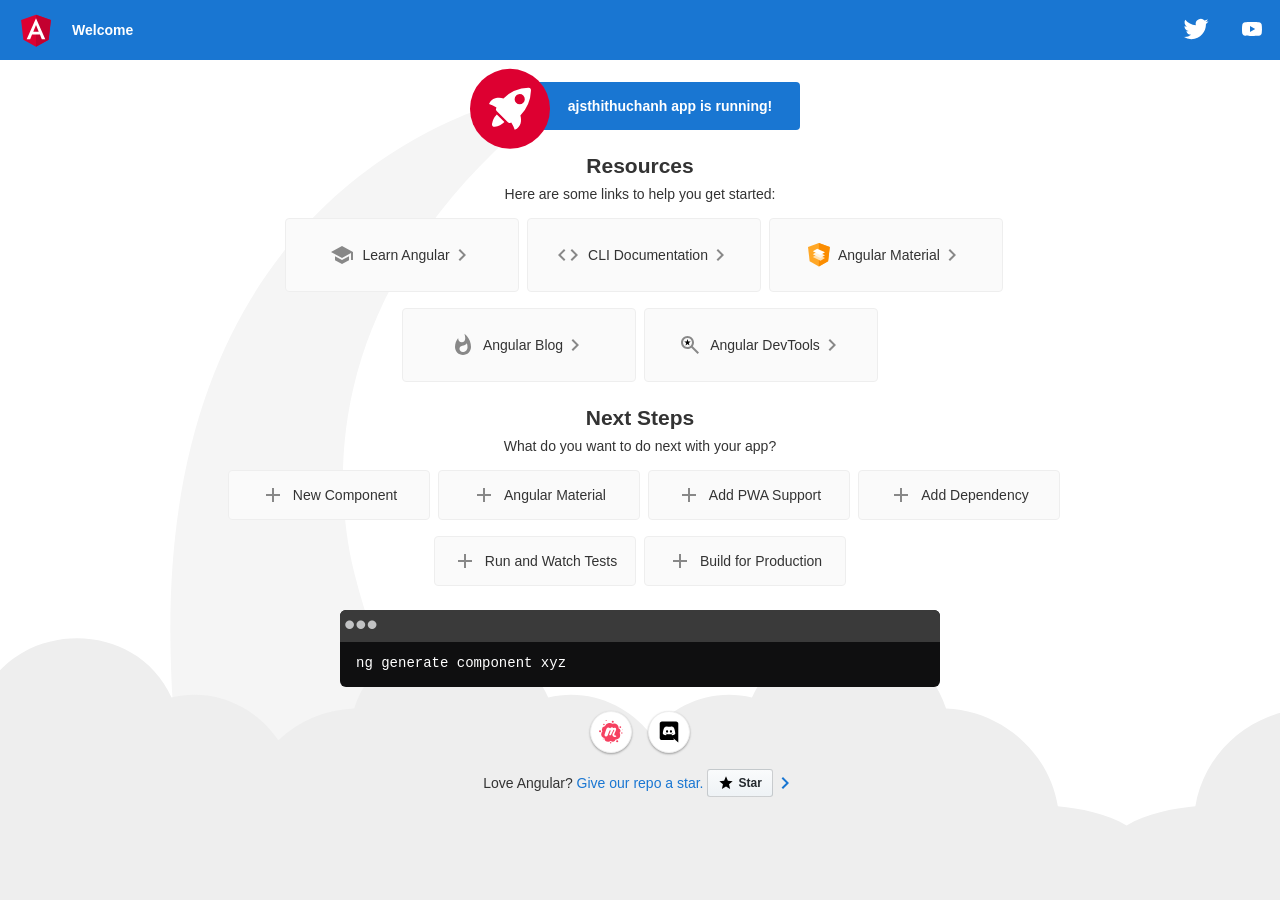
==== index.html @ 3a14c878 "test" ====
<!DOCTYPE html><html lang="en"><head>
  <meta charset="utf-8">
  <title>Ajsthithuchanh</title>
  <base href="/">
  <meta name="viewport" content="width=device-width, initial-scale=1">
  <link rel="icon" type="image/x-icon" href="favicon.ico">
<link rel="stylesheet" href="styles.ef46db3751d8e999.css"></head>
<body>
  <app-root></app-root>
<script src="runtime.9f05344feca76da4.js" type="module"></script><script src="polyfills.5da53985e909bceb.js" type="module"></script><script src="main.9ea2fd346e51b94d.js" type="module"></script>

</body></html>
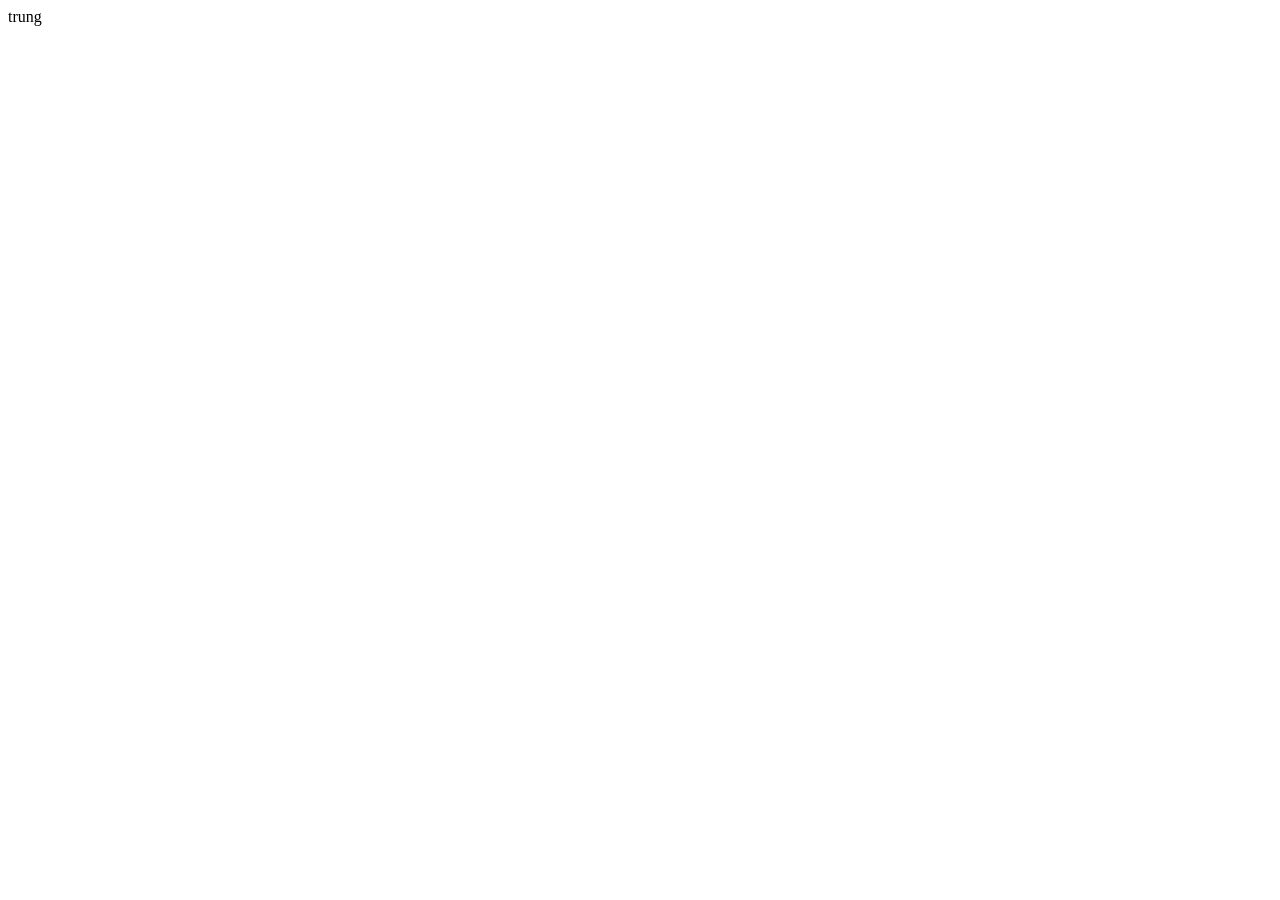
==== commit 24443019: "test" ====
--- a/index.html
+++ b/index.html
@@ -7,6 +7,6 @@
 <link rel="stylesheet" href="styles.ef46db3751d8e999.css"></head>
 <body>
   <app-root></app-root>
-<script src="runtime.9f05344feca76da4.js" type="module"></script><script src="polyfills.5da53985e909bceb.js" type="module"></script><script src="main.9ea2fd346e51b94d.js" type="module"></script>
+<script src="runtime.9f05344feca76da4.js" type="module"></script><script src="polyfills.5da53985e909bceb.js" type="module"></script><script src="main.1bfcca1e2706057e.js" type="module"></script>
 
 </body></html>
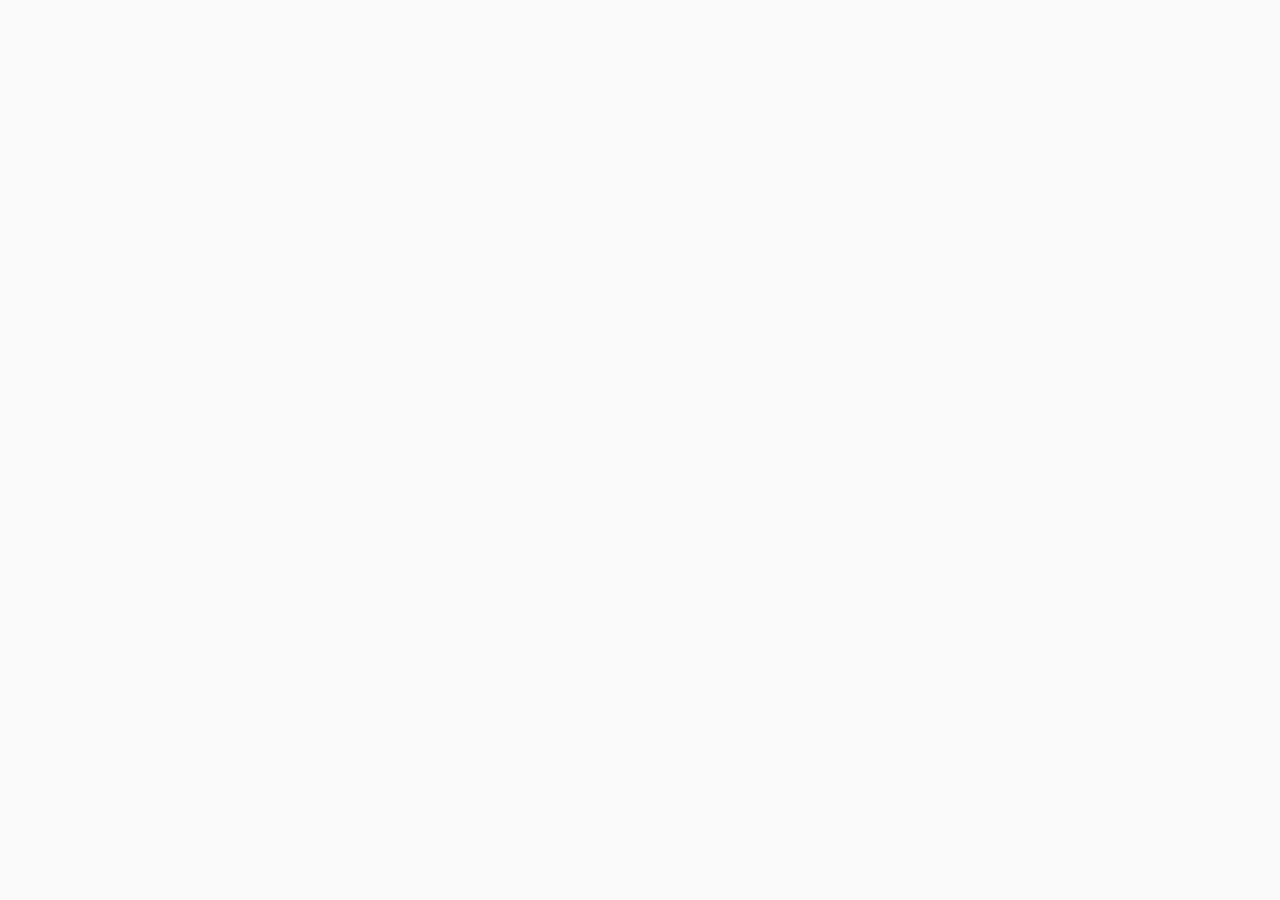
==== commit de144f6f: "test" ====
--- a/index.html
+++ b/index.html
@@ -4,9 +4,9 @@
   <base href="/">
   <meta name="viewport" content="width=device-width, initial-scale=1">
   <link rel="icon" type="image/x-icon" href="favicon.ico">
-<link rel="stylesheet" href="styles.ef46db3751d8e999.css"></head>
+<style>@import"https://fonts.googleapis.com/css2?family=Roboto:wght@300;400;500;700&display=swap";@charset "UTF-8";:root{--bs-blue:#0d6efd;--bs-indigo:#6610f2;--bs-purple:#6f42c1;--bs-pink:#d63384;--bs-red:#dc3545;--bs-orange:#fd7e14;--bs-yellow:#ffc107;--bs-green:#198754;--bs-teal:#20c997;--bs-cyan:#0dcaf0;--bs-black:#000;--bs-white:#fff;--bs-gray:#6c757d;--bs-gray-dark:#343a40;--bs-gray-100:#f8f9fa;--bs-gray-200:#e9ecef;--bs-gray-300:#dee2e6;--bs-gray-400:#ced4da;--bs-gray-500:#adb5bd;--bs-gray-600:#6c757d;--bs-gray-700:#495057;--bs-gray-800:#343a40;--bs-gray-900:#212529;--bs-primary:#0d6efd;--bs-secondary:#6c757d;--bs-success:#198754;--bs-info:#0dcaf0;--bs-warning:#ffc107;--bs-danger:#dc3545;--bs-light:#f8f9fa;--bs-dark:#212529;--bs-primary-rgb:13, 110, 253;--bs-secondary-rgb:108, 117, 125;--bs-success-rgb:25, 135, 84;--bs-info-rgb:13, 202, 240;--bs-warning-rgb:255, 193, 7;--bs-danger-rgb:220, 53, 69;--bs-light-rgb:248, 249, 250;--bs-dark-rgb:33, 37, 41;--bs-white-rgb:255, 255, 255;--bs-black-rgb:0, 0, 0;--bs-body-color-rgb:33, 37, 41;--bs-body-bg-rgb:255, 255, 255;--bs-font-sans-serif:system-ui, -apple-system, "Segoe UI", Roboto, "Helvetica Neue", "Noto Sans", "Liberation Sans", Arial, sans-serif, "Apple Color Emoji", "Segoe UI Emoji", "Segoe UI Symbol", "Noto Color Emoji";--bs-font-monospace:SFMono-Regular, Menlo, Monaco, Consolas, "Liberation Mono", "Courier New", monospace;--bs-gradient:linear-gradient(180deg, rgba(255, 255, 255, .15), rgba(255, 255, 255, 0));--bs-body-font-family:var(--bs-font-sans-serif);--bs-body-font-size:1rem;--bs-body-font-weight:400;--bs-body-line-height:1.5;--bs-body-color:#212529;--bs-body-bg:#fff;--bs-border-width:1px;--bs-border-style:solid;--bs-border-color:#dee2e6;--bs-border-color-translucent:rgba(0, 0, 0, .175);--bs-border-radius:.375rem;--bs-border-radius-sm:.25rem;--bs-border-radius-lg:.5rem;--bs-border-radius-xl:1rem;--bs-border-radius-2xl:2rem;--bs-border-radius-pill:50rem;--bs-link-color:#0d6efd;--bs-link-hover-color:#0a58ca;--bs-code-color:#d63384;--bs-highlight-bg:#fff3cd}*,*:before,*:after{box-sizing:border-box}@media (prefers-reduced-motion: no-preference){:root{scroll-behavior:smooth}}body{margin:0;font-family:var(--bs-body-font-family);font-size:var(--bs-body-font-size);font-weight:var(--bs-body-font-weight);line-height:var(--bs-body-line-height);color:var(--bs-body-color);text-align:var(--bs-body-text-align);background-color:var(--bs-body-bg);-webkit-text-size-adjust:100%;-webkit-tap-highlight-color:rgba(0,0,0,0)}*{margin:0;padding:0;box-sizing:border-box}body{background-color:#fafafa;font-size:14px;font-family:Roboto,sans-serif;text-align:left;font-weight:400;line-height:1.35}</style><link rel="stylesheet" href="styles.3a951f23b450c015.css" media="print" onload="this.media='all'"><noscript><link rel="stylesheet" href="styles.3a951f23b450c015.css"></noscript></head>
 <body>
   <app-root></app-root>
-<script src="runtime.9f05344feca76da4.js" type="module"></script><script src="polyfills.5da53985e909bceb.js" type="module"></script><script src="main.1bfcca1e2706057e.js" type="module"></script>
+<script src="runtime.9f05344feca76da4.js" type="module"></script><script src="polyfills.5da53985e909bceb.js" type="module"></script><script src="main.1350363a12473a47.js" type="module"></script>
 
 </body></html>
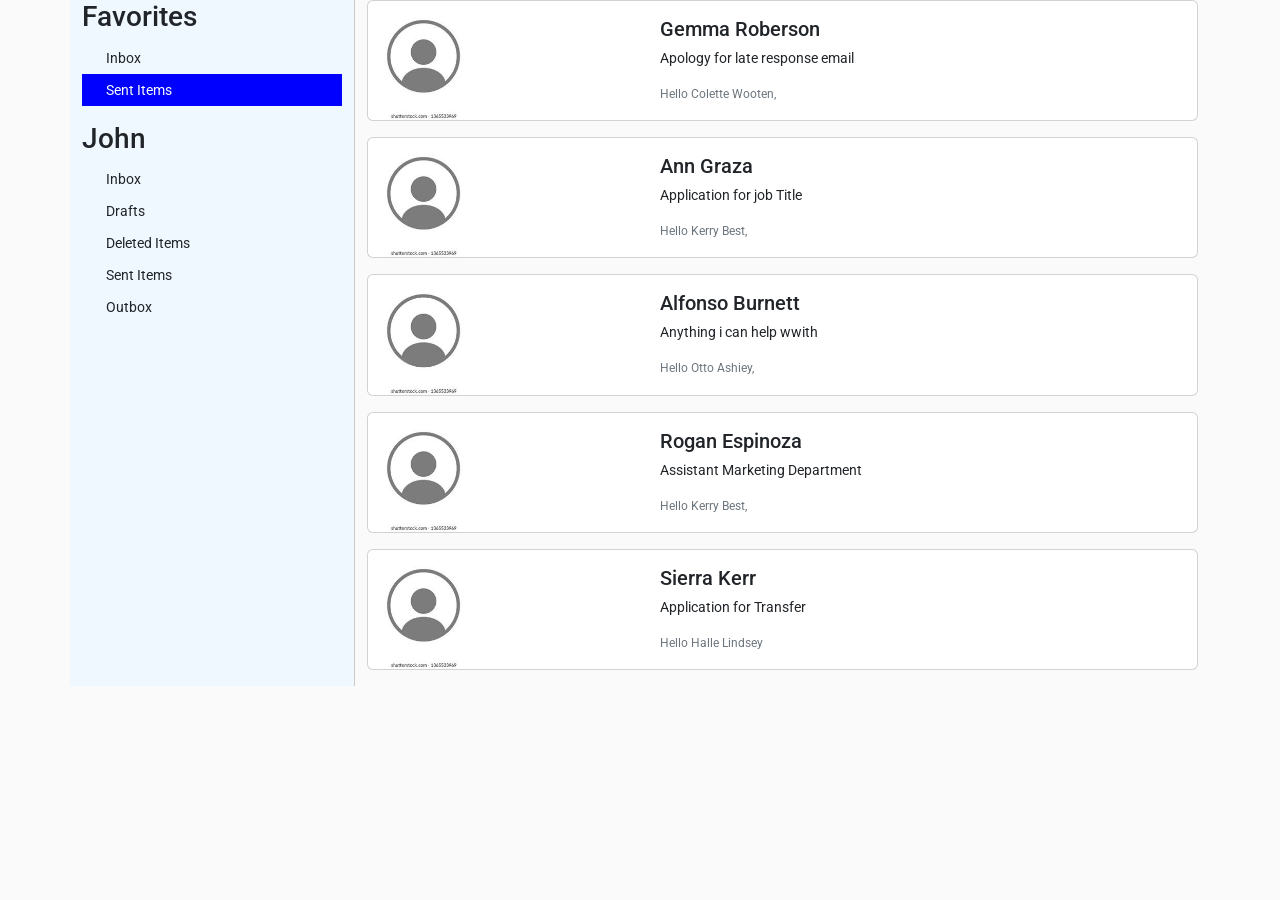
==== commit 4d2958c4: "test" ====
--- a/index.html
+++ b/index.html
@@ -7,6 +7,6 @@
 <style>@import"https://fonts.googleapis.com/css2?family=Roboto:wght@300;400;500;700&display=swap";@charset "UTF-8";:root{--bs-blue:#0d6efd;--bs-indigo:#6610f2;--bs-purple:#6f42c1;--bs-pink:#d63384;--bs-red:#dc3545;--bs-orange:#fd7e14;--bs-yellow:#ffc107;--bs-green:#198754;--bs-teal:#20c997;--bs-cyan:#0dcaf0;--bs-black:#000;--bs-white:#fff;--bs-gray:#6c757d;--bs-gray-dark:#343a40;--bs-gray-100:#f8f9fa;--bs-gray-200:#e9ecef;--bs-gray-300:#dee2e6;--bs-gray-400:#ced4da;--bs-gray-500:#adb5bd;--bs-gray-600:#6c757d;--bs-gray-700:#495057;--bs-gray-800:#343a40;--bs-gray-900:#212529;--bs-primary:#0d6efd;--bs-secondary:#6c757d;--bs-success:#198754;--bs-info:#0dcaf0;--bs-warning:#ffc107;--bs-danger:#dc3545;--bs-light:#f8f9fa;--bs-dark:#212529;--bs-primary-rgb:13, 110, 253;--bs-secondary-rgb:108, 117, 125;--bs-success-rgb:25, 135, 84;--bs-info-rgb:13, 202, 240;--bs-warning-rgb:255, 193, 7;--bs-danger-rgb:220, 53, 69;--bs-light-rgb:248, 249, 250;--bs-dark-rgb:33, 37, 41;--bs-white-rgb:255, 255, 255;--bs-black-rgb:0, 0, 0;--bs-body-color-rgb:33, 37, 41;--bs-body-bg-rgb:255, 255, 255;--bs-font-sans-serif:system-ui, -apple-system, "Segoe UI", Roboto, "Helvetica Neue", "Noto Sans", "Liberation Sans", Arial, sans-serif, "Apple Color Emoji", "Segoe UI Emoji", "Segoe UI Symbol", "Noto Color Emoji";--bs-font-monospace:SFMono-Regular, Menlo, Monaco, Consolas, "Liberation Mono", "Courier New", monospace;--bs-gradient:linear-gradient(180deg, rgba(255, 255, 255, .15), rgba(255, 255, 255, 0));--bs-body-font-family:var(--bs-font-sans-serif);--bs-body-font-size:1rem;--bs-body-font-weight:400;--bs-body-line-height:1.5;--bs-body-color:#212529;--bs-body-bg:#fff;--bs-border-width:1px;--bs-border-style:solid;--bs-border-color:#dee2e6;--bs-border-color-translucent:rgba(0, 0, 0, .175);--bs-border-radius:.375rem;--bs-border-radius-sm:.25rem;--bs-border-radius-lg:.5rem;--bs-border-radius-xl:1rem;--bs-border-radius-2xl:2rem;--bs-border-radius-pill:50rem;--bs-link-color:#0d6efd;--bs-link-hover-color:#0a58ca;--bs-code-color:#d63384;--bs-highlight-bg:#fff3cd}*,*:before,*:after{box-sizing:border-box}@media (prefers-reduced-motion: no-preference){:root{scroll-behavior:smooth}}body{margin:0;font-family:var(--bs-body-font-family);font-size:var(--bs-body-font-size);font-weight:var(--bs-body-font-weight);line-height:var(--bs-body-line-height);color:var(--bs-body-color);text-align:var(--bs-body-text-align);background-color:var(--bs-body-bg);-webkit-text-size-adjust:100%;-webkit-tap-highlight-color:rgba(0,0,0,0)}*{margin:0;padding:0;box-sizing:border-box}body{background-color:#fafafa;font-size:14px;font-family:Roboto,sans-serif;text-align:left;font-weight:400;line-height:1.35}</style><link rel="stylesheet" href="styles.3a951f23b450c015.css" media="print" onload="this.media='all'"><noscript><link rel="stylesheet" href="styles.3a951f23b450c015.css"></noscript></head>
 <body>
   <app-root></app-root>
-<script src="runtime.9f05344feca76da4.js" type="module"></script><script src="polyfills.5da53985e909bceb.js" type="module"></script><script src="main.1350363a12473a47.js" type="module"></script>
+<script src="runtime.9f05344feca76da4.js" type="module"></script><script src="polyfills.5da53985e909bceb.js" type="module"></script><script src="main.d3e2a96da5f31a0b.js" type="module"></script>
 
 </body></html>
--- a/styles.3a951f23b450c015.css
+++ b/styles.3a951f23b450c015.css
@@ -0,0 +1,6 @@
+@import"https://fonts.googleapis.com/css2?family=Roboto:wght@300;400;500;700&display=swap";@charset "UTF-8";/*!
+ * Bootstrap  v5.2.2 (https://getbootstrap.com/)
+ * Copyright 2011-2022 The Bootstrap Authors
+ * Copyright 2011-2022 Twitter, Inc.
+ * Licensed under MIT (https://github.com/twbs/bootstrap/blob/main/LICENSE)
+ */:root{--bs-blue: #0d6efd;--bs-indigo: #6610f2;--bs-purple: #6f42c1;--bs-pink: #d63384;--bs-red: #dc3545;--bs-orange: #fd7e14;--bs-yellow: #ffc107;--bs-green: #198754;--bs-teal: #20c997;--bs-cyan: #0dcaf0;--bs-black: #000;--bs-white: #fff;--bs-gray: #6c757d;--bs-gray-dark: #343a40;--bs-gray-100: #f8f9fa;--bs-gray-200: #e9ecef;--bs-gray-300: #dee2e6;--bs-gray-400: #ced4da;--bs-gray-500: #adb5bd;--bs-gray-600: #6c757d;--bs-gray-700: #495057;--bs-gray-800: #343a40;--bs-gray-900: #212529;--bs-primary: #0d6efd;--bs-secondary: #6c757d;--bs-success: #198754;--bs-info: #0dcaf0;--bs-warning: #ffc107;--bs-danger: #dc3545;--bs-light: #f8f9fa;--bs-dark: #212529;--bs-primary-rgb: 13, 110, 253;--bs-secondary-rgb: 108, 117, 125;--bs-success-rgb: 25, 135, 84;--bs-info-rgb: 13, 202, 240;--bs-warning-rgb: 255, 193, 7;--bs-danger-rgb: 220, 53, 69;--bs-light-rgb: 248, 249, 250;--bs-dark-rgb: 33, 37, 41;--bs-white-rgb: 255, 255, 255;--bs-black-rgb: 0, 0, 0;--bs-body-color-rgb: 33, 37, 41;--bs-body-bg-rgb: 255, 255, 255;--bs-font-sans-serif: system-ui, -apple-system, "Segoe UI", Roboto, "Helvetica Neue", "Noto Sans", "Liberation Sans", Arial, sans-serif, "Apple Color Emoji", "Segoe UI Emoji", "Segoe UI Symbol", "Noto Color Emoji";--bs-font-monospace: SFMono-Regular, Menlo, Monaco, Consolas, "Liberation Mono", "Courier New", monospace;--bs-gradient: linear-gradient(180deg, rgba(255, 255, 255, .15), rgba(255, 255, 255, 0));--bs-body-font-family: var(--bs-font-sans-serif);--bs-body-font-size: 1rem;--bs-body-font-weight: 400;--bs-body-line-height: 1.5;--bs-body-color: #212529;--bs-body-bg: #fff;--bs-border-width: 1px;--bs-border-style: solid;--bs-border-color: #dee2e6;--bs-border-color-translucent: rgba(0, 0, 0, .175);--bs-border-radius: .375rem;--bs-border-radius-sm: .25rem;--bs-border-radius-lg: .5rem;--bs-border-radius-xl: 1rem;--bs-border-radius-2xl: 2rem;--bs-border-radius-pill: 50rem;--bs-link-color: #0d6efd;--bs-link-hover-color: #0a58ca;--bs-code-color: #d63384;--bs-highlight-bg: #fff3cd}*,*:before,*:after{box-sizing:border-box}@media (prefers-reduced-motion: no-preference){:root{scroll-behavior:smooth}}body{margin:0;font-family:var(--bs-body-font-family);font-size:var(--bs-body-font-size);font-weight:var(--bs-body-font-weight);line-height:var(--bs-body-line-height);color:var(--bs-body-color);text-align:var(--bs-body-text-align);background-color:var(--bs-body-bg);-webkit-text-size-adjust:100%;-webkit-tap-highlight-color:rgba(0,0,0,0)}hr{margin:1rem 0;color:inherit;border:0;border-top:1px solid;opacity:.25}h6,.h6,h5,.h5,h4,.h4,h3,.h3,h2,.h2,h1,.h1{margin-top:0;margin-bottom:.5rem;font-weight:500;line-height:1.2}h1,.h1{font-size:calc(1.375rem + 1.5vw)}@media (min-width: 1200px){h1,.h1{font-size:2.5rem}}h2,.h2{font-size:calc(1.325rem + .9vw)}@media (min-width: 1200px){h2,.h2{font-size:2rem}}h3,.h3{font-size:calc(1.3rem + .6vw)}@media (min-width: 1200px){h3,.h3{font-size:1.75rem}}h4,.h4{font-size:calc(1.275rem + .3vw)}@media (min-width: 1200px){h4,.h4{font-size:1.5rem}}h5,.h5{font-size:1.25rem}h6,.h6{font-size:1rem}p{margin-top:0;margin-bottom:1rem}abbr[title]{-webkit-text-decoration:underline dotted;text-decoration:underline dotted;cursor:help;-webkit-text-decoration-skip-ink:none;text-decoration-skip-ink:none}address{margin-bottom:1rem;font-style:normal;line-height:inherit}ol,ul{padding-left:2rem}ol,ul,dl{margin-top:0;margin-bottom:1rem}ol ol,ul ul,ol ul,ul ol{margin-bottom:0}dt{font-weight:700}dd{margin-bottom:.5rem;margin-left:0}blockquote{margin:0 0 1rem}b,strong{font-weight:bolder}small,.small{font-size:.875em}mark,.mark{padding:.1875em;background-color:var(--bs-highlight-bg)}sub,sup{position:relative;font-size:.75em;line-height:0;vertical-align:baseline}sub{bottom:-.25em}sup{top:-.5em}a{color:var(--bs-link-color);text-decoration:underline}a:hover{color:var(--bs-link-hover-color)}a:not([href]):not([class]),a:not([href]):not([class]):hover{color:inherit;text-decoration:none}pre,code,kbd,samp{font-family:var(--bs-font-monospace);font-size:1em}pre{display:block;margin-top:0;margin-bottom:1rem;overflow:auto;font-size:.875em}pre code{font-size:inherit;color:inherit;word-break:normal}code{font-size:.875em;color:var(--bs-code-color);word-wrap:break-word}a>code{color:inherit}kbd{padding:.1875rem .375rem;font-size:.875em;color:var(--bs-body-bg);background-color:var(--bs-body-color);border-radius:.25rem}kbd kbd{padding:0;font-size:1em}figure{margin:0 0 1rem}img,svg{vertical-align:middle}table{caption-side:bottom;border-collapse:collapse}caption{padding-top:.5rem;padding-bottom:.5rem;color:#6c757d;text-align:left}th{text-align:inherit;text-align:-webkit-match-parent}thead,tbody,tfoot,tr,td,th{border-color:inherit;border-style:solid;border-width:0}label{display:inline-block}button{border-radius:0}button:focus:not(:focus-visible){outline:0}input,button,select,optgroup,textarea{margin:0;font-family:inherit;font-size:inherit;line-height:inherit}button,select{text-transform:none}[role=button]{cursor:pointer}select{word-wrap:normal}select:disabled{opacity:1}[list]:not([type=date]):not([type=datetime-local]):not([type=month]):not([type=week]):not([type=time])::-webkit-calendar-picker-indicator{display:none!important}button,[type=button],[type=reset],[type=submit]{-webkit-appearance:button}button:not(:disabled),[type=button]:not(:disabled),[type=reset]:not(:disabled),[type=submit]:not(:disabled){cursor:pointer}::-moz-focus-inner{padding:0;border-style:none}textarea{resize:vertical}fieldset{min-width:0;padding:0;margin:0;border:0}legend{float:left;width:100%;padding:0;margin-bottom:.5rem;font-size:calc(1.275rem + .3vw);line-height:inherit}@media (min-width: 1200px){legend{font-size:1.5rem}}legend+*{clear:left}::-webkit-datetime-edit-fields-wrapper,::-webkit-datetime-edit-text,::-webkit-datetime-edit-minute,::-webkit-datetime-edit-hour-field,::-webkit-datetime-edit-day-field,::-webkit-datetime-edit-month-field,::-webkit-datetime-edit-year-field{padding:0}::-webkit-inner-spin-button{height:auto}[type=search]{outline-offset:-2px;-webkit-appearance:textfield}::-webkit-search-decoration{-webkit-appearance:none}::-webkit-color-swatch-wrapper{padding:0}::file-selector-button{font:inherit;-webkit-appearance:button}output{display:inline-block}iframe{border:0}summary{display:list-item;cursor:pointer}progress{vertical-align:baseline}[hidden]{display:none!important}.lead{font-size:1.25rem;font-weight:300}.display-1{font-size:calc(1.625rem + 4.5vw);font-weight:300;line-height:1.2}@media (min-width: 1200px){.display-1{font-size:5rem}}.display-2{font-size:calc(1.575rem + 3.9vw);font-weight:300;line-height:1.2}@media (min-width: 1200px){.display-2{font-size:4.5rem}}.display-3{font-size:calc(1.525rem + 3.3vw);font-weight:300;line-height:1.2}@media (min-width: 1200px){.display-3{font-size:4rem}}.display-4{font-size:calc(1.475rem + 2.7vw);font-weight:300;line-height:1.2}@media (min-width: 1200px){.display-4{font-size:3.5rem}}.display-5{font-size:calc(1.425rem + 2.1vw);font-weight:300;line-height:1.2}@media (min-width: 1200px){.display-5{font-size:3rem}}.display-6{font-size:calc(1.375rem + 1.5vw);font-weight:300;line-height:1.2}@media (min-width: 1200px){.display-6{font-size:2.5rem}}.list-unstyled,.list-inline{padding-left:0;list-style:none}.list-inline-item{display:inline-block}.list-inline-item:not(:last-child){margin-right:.5rem}.initialism{font-size:.875em;text-transform:uppercase}.blockquote{margin-bottom:1rem;font-size:1.25rem}.blockquote>:last-child{margin-bottom:0}.blockquote-footer{margin-top:-1rem;margin-bottom:1rem;font-size:.875em;color:#6c757d}.blockquote-footer:before{content:"\2014\a0"}.img-fluid{max-width:100%;height:auto}.img-thumbnail{padding:.25rem;background-color:#fff;border:1px solid var(--bs-border-color);border-radius:.375rem;max-width:100%;height:auto}.figure{display:inline-block}.figure-img{margin-bottom:.5rem;line-height:1}.figure-caption{font-size:.875em;color:#6c757d}.container,.container-fluid,.container-xxl,.container-xl,.container-lg,.container-md,.container-sm{--bs-gutter-x: 1.5rem;--bs-gutter-y: 0;width:100%;padding-right:calc(var(--bs-gutter-x) * .5);padding-left:calc(var(--bs-gutter-x) * .5);margin-right:auto;margin-left:auto}@media (min-width: 576px){.container-sm,.container{max-width:540px}}@media (min-width: 768px){.container-md,.container-sm,.container{max-width:720px}}@media (min-width: 992px){.container-lg,.container-md,.container-sm,.container{max-width:960px}}@media (min-width: 1200px){.container-xl,.container-lg,.container-md,.container-sm,.container{max-width:1140px}}@media (min-width: 1400px){.container-xxl,.container-xl,.container-lg,.container-md,.container-sm,.container{max-width:1320px}}.row{--bs-gutter-x: 1.5rem;--bs-gutter-y: 0;display:flex;flex-wrap:wrap;margin-top:calc(-1 * var(--bs-gutter-y));margin-right:calc(-.5 * var(--bs-gutter-x));margin-left:calc(-.5 * var(--bs-gutter-x))}.row>*{flex-shrink:0;width:100%;max-width:100%;padding-right:calc(var(--bs-gutter-x) * .5);padding-left:calc(var(--bs-gutter-x) * .5);margin-top:var(--bs-gutter-y)}.col{flex:1 0 0%}.row-cols-auto>*{flex:0 0 auto;width:auto}.row-cols-1>*{flex:0 0 auto;width:100%}.row-cols-2>*{flex:0 0 auto;width:50%}.row-cols-3>*{flex:0 0 auto;width:33.3333333333%}.row-cols-4>*{flex:0 0 auto;width:25%}.row-cols-5>*{flex:0 0 auto;width:20%}.row-cols-6>*{flex:0 0 auto;width:16.6666666667%}.col-auto{flex:0 0 auto;width:auto}.col-1{flex:0 0 auto;width:8.33333333%}.col-2{flex:0 0 auto;width:16.66666667%}.col-3{flex:0 0 auto;width:25%}.col-4{flex:0 0 auto;width:33.33333333%}.col-5{flex:0 0 auto;width:41.66666667%}.col-6{flex:0 0 auto;width:50%}.col-7{flex:0 0 auto;width:58.33333333%}.col-8{flex:0 0 auto;width:66.66666667%}.col-9{flex:0 0 auto;width:75%}.col-10{flex:0 0 auto;width:83.33333333%}.col-11{flex:0 0 auto;width:91.66666667%}.col-12{flex:0 0 auto;width:100%}.offset-1{margin-left:8.33333333%}.offset-2{margin-left:16.66666667%}.offset-3{margin-left:25%}.offset-4{margin-left:33.33333333%}.offset-5{margin-left:41.66666667%}.offset-6{margin-left:50%}.offset-7{margin-left:58.33333333%}.offset-8{margin-left:66.66666667%}.offset-9{margin-left:75%}.offset-10{margin-left:83.33333333%}.offset-11{margin-left:91.66666667%}.g-0,.gx-0{--bs-gutter-x: 0}.g-0,.gy-0{--bs-gutter-y: 0}.g-1,.gx-1{--bs-gutter-x: .25rem}.g-1,.gy-1{--bs-gutter-y: .25rem}.g-2,.gx-2{--bs-gutter-x: .5rem}.g-2,.gy-2{--bs-gutter-y: .5rem}.g-3,.gx-3{--bs-gutter-x: 1rem}.g-3,.gy-3{--bs-gutter-y: 1rem}.g-4,.gx-4{--bs-gutter-x: 1.5rem}.g-4,.gy-4{--bs-gutter-y: 1.5rem}.g-5,.gx-5{--bs-gutter-x: 3rem}.g-5,.gy-5{--bs-gutter-y: 3rem}@media (min-width: 576px){.col-sm{flex:1 0 0%}.row-cols-sm-auto>*{flex:0 0 auto;width:auto}.row-cols-sm-1>*{flex:0 0 auto;width:100%}.row-cols-sm-2>*{flex:0 0 auto;width:50%}.row-cols-sm-3>*{flex:0 0 auto;width:33.3333333333%}.row-cols-sm-4>*{flex:0 0 auto;width:25%}.row-cols-sm-5>*{flex:0 0 auto;width:20%}.row-cols-sm-6>*{flex:0 0 auto;width:16.6666666667%}.col-sm-auto{flex:0 0 auto;width:auto}.col-sm-1{flex:0 0 auto;width:8.33333333%}.col-sm-2{flex:0 0 auto;width:16.66666667%}.col-sm-3{flex:0 0 auto;width:25%}.col-sm-4{flex:0 0 auto;width:33.33333333%}.col-sm-5{flex:0 0 auto;width:41.66666667%}.col-sm-6{flex:0 0 auto;width:50%}.col-sm-7{flex:0 0 auto;width:58.33333333%}.col-sm-8{flex:0 0 auto;width:66.66666667%}.col-sm-9{flex:0 0 auto;width:75%}.col-sm-10{flex:0 0 auto;width:83.33333333%}.col-sm-11{flex:0 0 auto;width:91.66666667%}.col-sm-12{flex:0 0 auto;width:100%}.offset-sm-0{margin-left:0}.offset-sm-1{margin-left:8.33333333%}.offset-sm-2{margin-left:16.66666667%}.offset-sm-3{margin-left:25%}.offset-sm-4{margin-left:33.33333333%}.offset-sm-5{margin-left:41.66666667%}.offset-sm-6{margin-left:50%}.offset-sm-7{margin-left:58.33333333%}.offset-sm-8{margin-left:66.66666667%}.offset-sm-9{margin-left:75%}.offset-sm-10{margin-left:83.33333333%}.offset-sm-11{margin-left:91.66666667%}.g-sm-0,.gx-sm-0{--bs-gutter-x: 0}.g-sm-0,.gy-sm-0{--bs-gutter-y: 0}.g-sm-1,.gx-sm-1{--bs-gutter-x: .25rem}.g-sm-1,.gy-sm-1{--bs-gutter-y: .25rem}.g-sm-2,.gx-sm-2{--bs-gutter-x: .5rem}.g-sm-2,.gy-sm-2{--bs-gutter-y: .5rem}.g-sm-3,.gx-sm-3{--bs-gutter-x: 1rem}.g-sm-3,.gy-sm-3{--bs-gutter-y: 1rem}.g-sm-4,.gx-sm-4{--bs-gutter-x: 1.5rem}.g-sm-4,.gy-sm-4{--bs-gutter-y: 1.5rem}.g-sm-5,.gx-sm-5{--bs-gutter-x: 3rem}.g-sm-5,.gy-sm-5{--bs-gutter-y: 3rem}}@media (min-width: 768px){.col-md{flex:1 0 0%}.row-cols-md-auto>*{flex:0 0 auto;width:auto}.row-cols-md-1>*{flex:0 0 auto;width:100%}.row-cols-md-2>*{flex:0 0 auto;width:50%}.row-cols-md-3>*{flex:0 0 auto;width:33.3333333333%}.row-cols-md-4>*{flex:0 0 auto;width:25%}.row-cols-md-5>*{flex:0 0 auto;width:20%}.row-cols-md-6>*{flex:0 0 auto;width:16.6666666667%}.col-md-auto{flex:0 0 auto;width:auto}.col-md-1{flex:0 0 auto;width:8.33333333%}.col-md-2{flex:0 0 auto;width:16.66666667%}.col-md-3{flex:0 0 auto;width:25%}.col-md-4{flex:0 0 auto;width:33.33333333%}.col-md-5{flex:0 0 auto;width:41.66666667%}.col-md-6{flex:0 0 auto;width:50%}.col-md-7{flex:0 0 auto;width:58.33333333%}.col-md-8{flex:0 0 auto;width:66.66666667%}.col-md-9{flex:0 0 auto;width:75%}.col-md-10{flex:0 0 auto;width:83.33333333%}.col-md-11{flex:0 0 auto;width:91.66666667%}.col-md-12{flex:0 0 auto;width:100%}.offset-md-0{margin-left:0}.offset-md-1{margin-left:8.33333333%}.offset-md-2{margin-left:16.66666667%}.offset-md-3{margin-left:25%}.offset-md-4{margin-left:33.33333333%}.offset-md-5{margin-left:41.66666667%}.offset-md-6{margin-left:50%}.offset-md-7{margin-left:58.33333333%}.offset-md-8{margin-left:66.66666667%}.offset-md-9{margin-left:75%}.offset-md-10{margin-left:83.33333333%}.offset-md-11{margin-left:91.66666667%}.g-md-0,.gx-md-0{--bs-gutter-x: 0}.g-md-0,.gy-md-0{--bs-gutter-y: 0}.g-md-1,.gx-md-1{--bs-gutter-x: .25rem}.g-md-1,.gy-md-1{--bs-gutter-y: .25rem}.g-md-2,.gx-md-2{--bs-gutter-x: .5rem}.g-md-2,.gy-md-2{--bs-gutter-y: .5rem}.g-md-3,.gx-md-3{--bs-gutter-x: 1rem}.g-md-3,.gy-md-3{--bs-gutter-y: 1rem}.g-md-4,.gx-md-4{--bs-gutter-x: 1.5rem}.g-md-4,.gy-md-4{--bs-gutter-y: 1.5rem}.g-md-5,.gx-md-5{--bs-gutter-x: 3rem}.g-md-5,.gy-md-5{--bs-gutter-y: 3rem}}@media (min-width: 992px){.col-lg{flex:1 0 0%}.row-cols-lg-auto>*{flex:0 0 auto;width:auto}.row-cols-lg-1>*{flex:0 0 auto;width:100%}.row-cols-lg-2>*{flex:0 0 auto;width:50%}.row-cols-lg-3>*{flex:0 0 auto;width:33.3333333333%}.row-cols-lg-4>*{flex:0 0 auto;width:25%}.row-cols-lg-5>*{flex:0 0 auto;width:20%}.row-cols-lg-6>*{flex:0 0 auto;width:16.6666666667%}.col-lg-auto{flex:0 0 auto;width:auto}.col-lg-1{flex:0 0 auto;width:8.33333333%}.col-lg-2{flex:0 0 auto;width:16.66666667%}.col-lg-3{flex:0 0 auto;width:25%}.col-lg-4{flex:0 0 auto;width:33.33333333%}.col-lg-5{flex:0 0 auto;width:41.66666667%}.col-lg-6{flex:0 0 auto;width:50%}.col-lg-7{flex:0 0 auto;width:58.33333333%}.col-lg-8{flex:0 0 auto;width:66.66666667%}.col-lg-9{flex:0 0 auto;width:75%}.col-lg-10{flex:0 0 auto;width:83.33333333%}.col-lg-11{flex:0 0 auto;width:91.66666667%}.col-lg-12{flex:0 0 auto;width:100%}.offset-lg-0{margin-left:0}.offset-lg-1{margin-left:8.33333333%}.offset-lg-2{margin-left:16.66666667%}.offset-lg-3{margin-left:25%}.offset-lg-4{margin-left:33.33333333%}.offset-lg-5{margin-left:41.66666667%}.offset-lg-6{margin-left:50%}.offset-lg-7{margin-left:58.33333333%}.offset-lg-8{margin-left:66.66666667%}.offset-lg-9{margin-left:75%}.offset-lg-10{margin-left:83.33333333%}.offset-lg-11{margin-left:91.66666667%}.g-lg-0,.gx-lg-0{--bs-gutter-x: 0}.g-lg-0,.gy-lg-0{--bs-gutter-y: 0}.g-lg-1,.gx-lg-1{--bs-gutter-x: .25rem}.g-lg-1,.gy-lg-1{--bs-gutter-y: .25rem}.g-lg-2,.gx-lg-2{--bs-gutter-x: .5rem}.g-lg-2,.gy-lg-2{--bs-gutter-y: .5rem}.g-lg-3,.gx-lg-3{--bs-gutter-x: 1rem}.g-lg-3,.gy-lg-3{--bs-gutter-y: 1rem}.g-lg-4,.gx-lg-4{--bs-gutter-x: 1.5rem}.g-lg-4,.gy-lg-4{--bs-gutter-y: 1.5rem}.g-lg-5,.gx-lg-5{--bs-gutter-x: 3rem}.g-lg-5,.gy-lg-5{--bs-gutter-y: 3rem}}@media (min-width: 1200px){.col-xl{flex:1 0 0%}.row-cols-xl-auto>*{flex:0 0 auto;width:auto}.row-cols-xl-1>*{flex:0 0 auto;width:100%}.row-cols-xl-2>*{flex:0 0 auto;width:50%}.row-cols-xl-3>*{flex:0 0 auto;width:33.3333333333%}.row-cols-xl-4>*{flex:0 0 auto;width:25%}.row-cols-xl-5>*{flex:0 0 auto;width:20%}.row-cols-xl-6>*{flex:0 0 auto;width:16.6666666667%}.col-xl-auto{flex:0 0 auto;width:auto}.col-xl-1{flex:0 0 auto;width:8.33333333%}.col-xl-2{flex:0 0 auto;width:16.66666667%}.col-xl-3{flex:0 0 auto;width:25%}.col-xl-4{flex:0 0 auto;width:33.33333333%}.col-xl-5{flex:0 0 auto;width:41.66666667%}.col-xl-6{flex:0 0 auto;width:50%}.col-xl-7{flex:0 0 auto;width:58.33333333%}.col-xl-8{flex:0 0 auto;width:66.66666667%}.col-xl-9{flex:0 0 auto;width:75%}.col-xl-10{flex:0 0 auto;width:83.33333333%}.col-xl-11{flex:0 0 auto;width:91.66666667%}.col-xl-12{flex:0 0 auto;width:100%}.offset-xl-0{margin-left:0}.offset-xl-1{margin-left:8.33333333%}.offset-xl-2{margin-left:16.66666667%}.offset-xl-3{margin-left:25%}.offset-xl-4{margin-left:33.33333333%}.offset-xl-5{margin-left:41.66666667%}.offset-xl-6{margin-left:50%}.offset-xl-7{margin-left:58.33333333%}.offset-xl-8{margin-left:66.66666667%}.offset-xl-9{margin-left:75%}.offset-xl-10{margin-left:83.33333333%}.offset-xl-11{margin-left:91.66666667%}.g-xl-0,.gx-xl-0{--bs-gutter-x: 0}.g-xl-0,.gy-xl-0{--bs-gutter-y: 0}.g-xl-1,.gx-xl-1{--bs-gutter-x: .25rem}.g-xl-1,.gy-xl-1{--bs-gutter-y: .25rem}.g-xl-2,.gx-xl-2{--bs-gutter-x: .5rem}.g-xl-2,.gy-xl-2{--bs-gutter-y: .5rem}.g-xl-3,.gx-xl-3{--bs-gutter-x: 1rem}.g-xl-3,.gy-xl-3{--bs-gutter-y: 1rem}.g-xl-4,.gx-xl-4{--bs-gutter-x: 1.5rem}.g-xl-4,.gy-xl-4{--bs-gutter-y: 1.5rem}.g-xl-5,.gx-xl-5{--bs-gutter-x: 3rem}.g-xl-5,.gy-xl-5{--bs-gutter-y: 3rem}}@media (min-width: 1400px){.col-xxl{flex:1 0 0%}.row-cols-xxl-auto>*{flex:0 0 auto;width:auto}.row-cols-xxl-1>*{flex:0 0 auto;width:100%}.row-cols-xxl-2>*{flex:0 0 auto;width:50%}.row-cols-xxl-3>*{flex:0 0 auto;width:33.3333333333%}.row-cols-xxl-4>*{flex:0 0 auto;width:25%}.row-cols-xxl-5>*{flex:0 0 auto;width:20%}.row-cols-xxl-6>*{flex:0 0 auto;width:16.6666666667%}.col-xxl-auto{flex:0 0 auto;width:auto}.col-xxl-1{flex:0 0 auto;width:8.33333333%}.col-xxl-2{flex:0 0 auto;width:16.66666667%}.col-xxl-3{flex:0 0 auto;width:25%}.col-xxl-4{flex:0 0 auto;width:33.33333333%}.col-xxl-5{flex:0 0 auto;width:41.66666667%}.col-xxl-6{flex:0 0 auto;width:50%}.col-xxl-7{flex:0 0 auto;width:58.33333333%}.col-xxl-8{flex:0 0 auto;width:66.66666667%}.col-xxl-9{flex:0 0 auto;width:75%}.col-xxl-10{flex:0 0 auto;width:83.33333333%}.col-xxl-11{flex:0 0 auto;width:91.66666667%}.col-xxl-12{flex:0 0 auto;width:100%}.offset-xxl-0{margin-left:0}.offset-xxl-1{margin-left:8.33333333%}.offset-xxl-2{margin-left:16.66666667%}.offset-xxl-3{margin-left:25%}.offset-xxl-4{margin-left:33.33333333%}.offset-xxl-5{margin-left:41.66666667%}.offset-xxl-6{margin-left:50%}.offset-xxl-7{margin-left:58.33333333%}.offset-xxl-8{margin-left:66.66666667%}.offset-xxl-9{margin-left:75%}.offset-xxl-10{margin-left:83.33333333%}.offset-xxl-11{margin-left:91.66666667%}.g-xxl-0,.gx-xxl-0{--bs-gutter-x: 0}.g-xxl-0,.gy-xxl-0{--bs-gutter-y: 0}.g-xxl-1,.gx-xxl-1{--bs-gutter-x: .25rem}.g-xxl-1,.gy-xxl-1{--bs-gutter-y: .25rem}.g-xxl-2,.gx-xxl-2{--bs-gutter-x: .5rem}.g-xxl-2,.gy-xxl-2{--bs-gutter-y: .5rem}.g-xxl-3,.gx-xxl-3{--bs-gutter-x: 1rem}.g-xxl-3,.gy-xxl-3{--bs-gutter-y: 1rem}.g-xxl-4,.gx-xxl-4{--bs-gutter-x: 1.5rem}.g-xxl-4,.gy-xxl-4{--bs-gutter-y: 1.5rem}.g-xxl-5,.gx-xxl-5{--bs-gutter-x: 3rem}.g-xxl-5,.gy-xxl-5{--bs-gutter-y: 3rem}}.table{--bs-table-color: var(--bs-body-color);--bs-table-bg: transparent;--bs-table-border-color: var(--bs-border-color);--bs-table-accent-bg: transparent;--bs-table-striped-color: var(--bs-body-color);--bs-table-striped-bg: rgba(0, 0, 0, .05);--bs-table-active-color: var(--bs-body-color);--bs-table-active-bg: rgba(0, 0, 0, .1);--bs-table-hover-color: var(--bs-body-color);--bs-table-hover-bg: rgba(0, 0, 0, .075);width:100%;margin-bottom:1rem;color:var(--bs-table-color);vertical-align:top;border-color:var(--bs-table-border-color)}.table>:not(caption)>*>*{padding:.5rem;background-color:var(--bs-table-bg);border-bottom-width:1px;box-shadow:inset 0 0 0 9999px var(--bs-table-accent-bg)}.table>tbody{vertical-align:inherit}.table>thead{vertical-align:bottom}.table-group-divider{border-top:2px solid currentcolor}.caption-top{caption-side:top}.table-sm>:not(caption)>*>*{padding:.25rem}.table-bordered>:not(caption)>*{border-width:1px 0}.table-bordered>:not(caption)>*>*{border-width:0 1px}.table-borderless>:not(caption)>*>*{border-bottom-width:0}.table-borderless>:not(:first-child){border-top-width:0}.table-striped>tbody>tr:nth-of-type(odd)>*{--bs-table-accent-bg: var(--bs-table-striped-bg);color:var(--bs-table-striped-color)}.table-striped-columns>:not(caption)>tr>:nth-child(even){--bs-table-accent-bg: var(--bs-table-striped-bg);color:var(--bs-table-striped-color)}.table-active{--bs-table-accent-bg: var(--bs-table-active-bg);color:var(--bs-table-active-color)}.table-hover>tbody>tr:hover>*{--bs-table-accent-bg: var(--bs-table-hover-bg);color:var(--bs-table-hover-color)}.table-primary{--bs-table-color: #000;--bs-table-bg: #cfe2ff;--bs-table-border-color: #bacbe6;--bs-table-striped-bg: #c5d7f2;--bs-table-striped-color: #000;--bs-table-active-bg: #bacbe6;--bs-table-active-color: #000;--bs-table-hover-bg: #bfd1ec;--bs-table-hover-color: #000;color:var(--bs-table-color);border-color:var(--bs-table-border-color)}.table-secondary{--bs-table-color: #000;--bs-table-bg: #e2e3e5;--bs-table-border-color: #cbccce;--bs-table-striped-bg: #d7d8da;--bs-table-striped-color: #000;--bs-table-active-bg: #cbccce;--bs-table-active-color: #000;--bs-table-hover-bg: #d1d2d4;--bs-table-hover-color: #000;color:var(--bs-table-color);border-color:var(--bs-table-border-color)}.table-success{--bs-table-color: #000;--bs-table-bg: #d1e7dd;--bs-table-border-color: #bcd0c7;--bs-table-striped-bg: #c7dbd2;--bs-table-striped-color: #000;--bs-table-active-bg: #bcd0c7;--bs-table-active-color: #000;--bs-table-hover-bg: #c1d6cc;--bs-table-hover-color: #000;color:var(--bs-table-color);border-color:var(--bs-table-border-color)}.table-info{--bs-table-color: #000;--bs-table-bg: #cff4fc;--bs-table-border-color: #badce3;--bs-table-striped-bg: #c5e8ef;--bs-table-striped-color: #000;--bs-table-active-bg: #badce3;--bs-table-active-color: #000;--bs-table-hover-bg: #bfe2e9;--bs-table-hover-color: #000;color:var(--bs-table-color);border-color:var(--bs-table-border-color)}.table-warning{--bs-table-color: #000;--bs-table-bg: #fff3cd;--bs-table-border-color: #e6dbb9;--bs-table-striped-bg: #f2e7c3;--bs-table-striped-color: #000;--bs-table-active-bg: #e6dbb9;--bs-table-active-color: #000;--bs-table-hover-bg: #ece1be;--bs-table-hover-color: #000;color:var(--bs-table-color);border-color:var(--bs-table-border-color)}.table-danger{--bs-table-color: #000;--bs-table-bg: #f8d7da;--bs-table-border-color: #dfc2c4;--bs-table-striped-bg: #eccccf;--bs-table-striped-color: #000;--bs-table-active-bg: #dfc2c4;--bs-table-active-color: #000;--bs-table-hover-bg: #e5c7ca;--bs-table-hover-color: #000;color:var(--bs-table-color);border-color:var(--bs-table-border-color)}.table-light{--bs-table-color: #000;--bs-table-bg: #f8f9fa;--bs-table-border-color: #dfe0e1;--bs-table-striped-bg: #ecedee;--bs-table-striped-color: #000;--bs-table-active-bg: #dfe0e1;--bs-table-active-color: #000;--bs-table-hover-bg: #e5e6e7;--bs-table-hover-color: #000;color:var(--bs-table-color);border-color:var(--bs-table-border-color)}.table-dark{--bs-table-color: #fff;--bs-table-bg: #212529;--bs-table-border-color: #373b3e;--bs-table-striped-bg: #2c3034;--bs-table-striped-color: #fff;--bs-table-active-bg: #373b3e;--bs-table-active-color: #fff;--bs-table-hover-bg: #323539;--bs-table-hover-color: #fff;color:var(--bs-table-color);border-color:var(--bs-table-border-color)}.table-responsive{overflow-x:auto;-webkit-overflow-scrolling:touch}@media (max-width: 575.98px){.table-responsive-sm{overflow-x:auto;-webkit-overflow-scrolling:touch}}@media (max-width: 767.98px){.table-responsive-md{overflow-x:auto;-webkit-overflow-scrolling:touch}}@media (max-width: 991.98px){.table-responsive-lg{overflow-x:auto;-webkit-overflow-scrolling:touch}}@media (max-width: 1199.98px){.table-responsive-xl{overflow-x:auto;-webkit-overflow-scrolling:touch}}@media (max-width: 1399.98px){.table-responsive-xxl{overflow-x:auto;-webkit-overflow-scrolling:touch}}.form-label{margin-bottom:.5rem}.col-form-label{padding-top:calc(.375rem + 1px);padding-bottom:calc(.375rem + 1px);margin-bottom:0;font-size:inherit;line-height:1.5}.col-form-label-lg{padding-top:calc(.5rem + 1px);padding-bottom:calc(.5rem + 1px);font-size:1.25rem}.col-form-label-sm{padding-top:calc(.25rem + 1px);padding-bottom:calc(.25rem + 1px);font-size:.875rem}.form-text{margin-top:.25rem;font-size:.875em;color:#6c757d}.form-control{display:block;width:100%;padding:.375rem .75rem;font-size:1rem;font-weight:400;line-height:1.5;color:#212529;background-color:#fff;background-clip:padding-box;border:1px solid #ced4da;-webkit-appearance:none;appearance:none;border-radius:.375rem;transition:border-color .15s ease-in-out,box-shadow .15s ease-in-out}@media (prefers-reduced-motion: reduce){.form-control{transition:none}}.form-control[type=file]{overflow:hidden}.form-control[type=file]:not(:disabled):not([readonly]){cursor:pointer}.form-control:focus{color:#212529;background-color:#fff;border-color:#86b7fe;outline:0;box-shadow:0 0 0 .25rem #0d6efd40}.form-control::-webkit-date-and-time-value{height:1.5em}.form-control::placeholder{color:#6c757d;opacity:1}.form-control:disabled{background-color:#e9ecef;opacity:1}.form-control::file-selector-button{padding:.375rem .75rem;margin:-.375rem -.75rem;margin-inline-end:.75rem;color:#212529;background-color:#e9ecef;pointer-events:none;border-color:inherit;border-style:solid;border-width:0;border-inline-end-width:1px;border-radius:0;transition:color .15s ease-in-out,background-color .15s ease-in-out,border-color .15s ease-in-out,box-shadow .15s ease-in-out}@media (prefers-reduced-motion: reduce){.form-control::file-selector-button{transition:none}}.form-control:hover:not(:disabled):not([readonly])::file-selector-button{background-color:#dde0e3}.form-control-plaintext{display:block;width:100%;padding:.375rem 0;margin-bottom:0;line-height:1.5;color:#212529;background-color:transparent;border:solid transparent;border-width:1px 0}.form-control-plaintext:focus{outline:0}.form-control-plaintext.form-control-sm,.form-control-plaintext.form-control-lg{padding-right:0;padding-left:0}.form-control-sm{min-height:calc(1.5em + .5rem + 2px);padding:.25rem .5rem;font-size:.875rem;border-radius:.25rem}.form-control-sm::file-selector-button{padding:.25rem .5rem;margin:-.25rem -.5rem;margin-inline-end:.5rem}.form-control-lg{min-height:calc(1.5em + 1rem + 2px);padding:.5rem 1rem;font-size:1.25rem;border-radius:.5rem}.form-control-lg::file-selector-button{padding:.5rem 1rem;margin:-.5rem -1rem;margin-inline-end:1rem}textarea.form-control{min-height:calc(1.5em + .75rem + 2px)}textarea.form-control-sm{min-height:calc(1.5em + .5rem + 2px)}textarea.form-control-lg{min-height:calc(1.5em + 1rem + 2px)}.form-control-color{width:3rem;height:calc(1.5em + .75rem + 2px);padding:.375rem}.form-control-color:not(:disabled):not([readonly]){cursor:pointer}.form-control-color::-moz-color-swatch{border:0!important;border-radius:.375rem}.form-control-color::-webkit-color-swatch{border-radius:.375rem}.form-control-color.form-control-sm{height:calc(1.5em + .5rem + 2px)}.form-control-color.form-control-lg{height:calc(1.5em + 1rem + 2px)}.form-select{display:block;width:100%;padding:.375rem 2.25rem .375rem .75rem;-moz-padding-start:calc(.75rem - 3px);font-size:1rem;font-weight:400;line-height:1.5;color:#212529;background-color:#fff;background-image:url("data:image/svg+xml,%3csvg xmlns='http://www.w3.org/2000/svg' viewBox='0 0 16 16'%3e%3cpath fill='none' stroke='%23343a40' stroke-linecap='round' stroke-linejoin='round' stroke-width='2' d='m2 5 6 6 6-6'/%3e%3c/svg%3e");background-repeat:no-repeat;background-position:right .75rem center;background-size:16px 12px;border:1px solid #ced4da;border-radius:.375rem;transition:border-color .15s ease-in-out,box-shadow .15s ease-in-out;-webkit-appearance:none;appearance:none}@media (prefers-reduced-motion: reduce){.form-select{transition:none}}.form-select:focus{border-color:#86b7fe;outline:0;box-shadow:0 0 0 .25rem #0d6efd40}.form-select[multiple],.form-select[size]:not([size="1"]){padding-right:.75rem;background-image:none}.form-select:disabled{background-color:#e9ecef}.form-select:-moz-focusring{color:transparent;text-shadow:0 0 0 #212529}.form-select-sm{padding-top:.25rem;padding-bottom:.25rem;padding-left:.5rem;font-size:.875rem;border-radius:.25rem}.form-select-lg{padding-top:.5rem;padding-bottom:.5rem;padding-left:1rem;font-size:1.25rem;border-radius:.5rem}.form-check{display:block;min-height:1.5rem;padding-left:1.5em;margin-bottom:.125rem}.form-check .form-check-input{float:left;margin-left:-1.5em}.form-check-reverse{padding-right:1.5em;padding-left:0;text-align:right}.form-check-reverse .form-check-input{float:right;margin-right:-1.5em;margin-left:0}.form-check-input{width:1em;height:1em;margin-top:.25em;vertical-align:top;background-color:#fff;background-repeat:no-repeat;background-position:center;background-size:contain;border:1px solid rgba(0,0,0,.25);-webkit-appearance:none;appearance:none;-webkit-print-color-adjust:exact;print-color-adjust:exact}.form-check-input[type=checkbox]{border-radius:.25em}.form-check-input[type=radio]{border-radius:50%}.form-check-input:active{filter:brightness(90%)}.form-check-input:focus{border-color:#86b7fe;outline:0;box-shadow:0 0 0 .25rem #0d6efd40}.form-check-input:checked{background-color:#0d6efd;border-color:#0d6efd}.form-check-input:checked[type=checkbox]{background-image:url("data:image/svg+xml,%3csvg xmlns='http://www.w3.org/2000/svg' viewBox='0 0 20 20'%3e%3cpath fill='none' stroke='%23fff' stroke-linecap='round' stroke-linejoin='round' stroke-width='3' d='m6 10 3 3 6-6'/%3e%3c/svg%3e")}.form-check-input:checked[type=radio]{background-image:url("data:image/svg+xml,%3csvg xmlns='http://www.w3.org/2000/svg' viewBox='-4 -4 8 8'%3e%3ccircle r='2' fill='%23fff'/%3e%3c/svg%3e")}.form-check-input[type=checkbox]:indeterminate{background-color:#0d6efd;border-color:#0d6efd;background-image:url("data:image/svg+xml,%3csvg xmlns='http://www.w3.org/2000/svg' viewBox='0 0 20 20'%3e%3cpath fill='none' stroke='%23fff' stroke-linecap='round' stroke-linejoin='round' stroke-width='3' d='M6 10h8'/%3e%3c/svg%3e")}.form-check-input:disabled{pointer-events:none;filter:none;opacity:.5}.form-check-input[disabled]~.form-check-label,.form-check-input:disabled~.form-check-label{cursor:default;opacity:.5}.form-switch{padding-left:2.5em}.form-switch .form-check-input{width:2em;margin-left:-2.5em;background-image:url("data:image/svg+xml,%3csvg xmlns='http://www.w3.org/2000/svg' viewBox='-4 -4 8 8'%3e%3ccircle r='3' fill='rgba%280, 0, 0, 0.25%29'/%3e%3c/svg%3e");background-position:left center;border-radius:2em;transition:background-position .15s ease-in-out}@media (prefers-reduced-motion: reduce){.form-switch .form-check-input{transition:none}}.form-switch .form-check-input:focus{background-image:url("data:image/svg+xml,%3csvg xmlns='http://www.w3.org/2000/svg' viewBox='-4 -4 8 8'%3e%3ccircle r='3' fill='%2386b7fe'/%3e%3c/svg%3e")}.form-switch .form-check-input:checked{background-position:right center;background-image:url("data:image/svg+xml,%3csvg xmlns='http://www.w3.org/2000/svg' viewBox='-4 -4 8 8'%3e%3ccircle r='3' fill='%23fff'/%3e%3c/svg%3e")}.form-switch.form-check-reverse{padding-right:2.5em;padding-left:0}.form-switch.form-check-reverse .form-check-input{margin-right:-2.5em;margin-left:0}.form-check-inline{display:inline-block;margin-right:1rem}.btn-check{position:absolute;clip:rect(0,0,0,0);pointer-events:none}.btn-check[disabled]+.btn,.btn-check:disabled+.btn{pointer-events:none;filter:none;opacity:.65}.form-range{width:100%;height:1.5rem;padding:0;background-color:transparent;-webkit-appearance:none;appearance:none}.form-range:focus{outline:0}.form-range:focus::-webkit-slider-thumb{box-shadow:0 0 0 1px #fff,0 0 0 .25rem #0d6efd40}.form-range:focus::-moz-range-thumb{box-shadow:0 0 0 1px #fff,0 0 0 .25rem #0d6efd40}.form-range::-moz-focus-outer{border:0}.form-range::-webkit-slider-thumb{width:1rem;height:1rem;margin-top:-.25rem;background-color:#0d6efd;border:0;border-radius:1rem;-webkit-transition:background-color .15s ease-in-out,border-color .15s ease-in-out,box-shadow .15s ease-in-out;transition:background-color .15s ease-in-out,border-color .15s ease-in-out,box-shadow .15s ease-in-out;-webkit-appearance:none;appearance:none}@media (prefers-reduced-motion: reduce){.form-range::-webkit-slider-thumb{-webkit-transition:none;transition:none}}.form-range::-webkit-slider-thumb:active{background-color:#b6d4fe}.form-range::-webkit-slider-runnable-track{width:100%;height:.5rem;color:transparent;cursor:pointer;background-color:#dee2e6;border-color:transparent;border-radius:1rem}.form-range::-moz-range-thumb{width:1rem;height:1rem;background-color:#0d6efd;border:0;border-radius:1rem;-moz-transition:background-color .15s ease-in-out,border-color .15s ease-in-out,box-shadow .15s ease-in-out;transition:background-color .15s ease-in-out,border-color .15s ease-in-out,box-shadow .15s ease-in-out;appearance:none}@media (prefers-reduced-motion: reduce){.form-range::-moz-range-thumb{-moz-transition:none;transition:none}}.form-range::-moz-range-thumb:active{background-color:#b6d4fe}.form-range::-moz-range-track{width:100%;height:.5rem;color:transparent;cursor:pointer;background-color:#dee2e6;border-color:transparent;border-radius:1rem}.form-range:disabled{pointer-events:none}.form-range:disabled::-webkit-slider-thumb{background-color:#adb5bd}.form-range:disabled::-moz-range-thumb{background-color:#adb5bd}.form-floating{position:relative}.form-floating>.form-control,.form-floating>.form-control-plaintext,.form-floating>.form-select{height:calc(3.5rem + 2px);line-height:1.25}.form-floating>label{position:absolute;top:0;left:0;width:100%;height:100%;padding:1rem .75rem;overflow:hidden;text-align:start;text-overflow:ellipsis;white-space:nowrap;pointer-events:none;border:1px solid transparent;transform-origin:0 0;transition:opacity .1s ease-in-out,transform .1s ease-in-out}@media (prefers-reduced-motion: reduce){.form-floating>label{transition:none}}.form-floating>.form-control,.form-floating>.form-control-plaintext{padding:1rem .75rem}.form-floating>.form-control::placeholder,.form-floating>.form-control-plaintext::placeholder{color:transparent}.form-floating>.form-control:focus,.form-floating>.form-control:not(:placeholder-shown),.form-floating>.form-control-plaintext:focus,.form-floating>.form-control-plaintext:not(:placeholder-shown){padding-top:1.625rem;padding-bottom:.625rem}.form-floating>.form-control:-webkit-autofill,.form-floating>.form-control-plaintext:-webkit-autofill{padding-top:1.625rem;padding-bottom:.625rem}.form-floating>.form-select{padding-top:1.625rem;padding-bottom:.625rem}.form-floating>.form-control:focus~label,.form-floating>.form-control:not(:placeholder-shown)~label,.form-floating>.form-control-plaintext~label,.form-floating>.form-select~label{opacity:.65;transform:scale(.85) translateY(-.5rem) translate(.15rem)}.form-floating>.form-control:-webkit-autofill~label{opacity:.65;transform:scale(.85) translateY(-.5rem) translate(.15rem)}.form-floating>.form-control-plaintext~label{border-width:1px 0}.input-group{position:relative;display:flex;flex-wrap:wrap;align-items:stretch;width:100%}.input-group>.form-control,.input-group>.form-select,.input-group>.form-floating{position:relative;flex:1 1 auto;width:1%;min-width:0}.input-group>.form-control:focus,.input-group>.form-select:focus,.input-group>.form-floating:focus-within{z-index:5}.input-group .btn{position:relative;z-index:2}.input-group .btn:focus{z-index:5}.input-group-text{display:flex;align-items:center;padding:.375rem .75rem;font-size:1rem;font-weight:400;line-height:1.5;color:#212529;text-align:center;white-space:nowrap;background-color:#e9ecef;border:1px solid #ced4da;border-radius:.375rem}.input-group-lg>.form-control,.input-group-lg>.form-select,.input-group-lg>.input-group-text,.input-group-lg>.btn{padding:.5rem 1rem;font-size:1.25rem;border-radius:.5rem}.input-group-sm>.form-control,.input-group-sm>.form-select,.input-group-sm>.input-group-text,.input-group-sm>.btn{padding:.25rem .5rem;font-size:.875rem;border-radius:.25rem}.input-group-lg>.form-select,.input-group-sm>.form-select{padding-right:3rem}.input-group:not(.has-validation)>:not(:last-child):not(.dropdown-toggle):not(.dropdown-menu):not(.form-floating),.input-group:not(.has-validation)>.dropdown-toggle:nth-last-child(n+3),.input-group:not(.has-validation)>.form-floating:not(:last-child)>.form-control,.input-group:not(.has-validation)>.form-floating:not(:last-child)>.form-select{border-top-right-radius:0;border-bottom-right-radius:0}.input-group.has-validation>:nth-last-child(n+3):not(.dropdown-toggle):not(.dropdown-menu):not(.form-floating),.input-group.has-validation>.dropdown-toggle:nth-last-child(n+4),.input-group.has-validation>.form-floating:nth-last-child(n+3)>.form-control,.input-group.has-validation>.form-floating:nth-last-child(n+3)>.form-select{border-top-right-radius:0;border-bottom-right-radius:0}.input-group>:not(:first-child):not(.dropdown-menu):not(.valid-tooltip):not(.valid-feedback):not(.invalid-tooltip):not(.invalid-feedback){margin-left:-1px;border-top-left-radius:0;border-bottom-left-radius:0}.input-group>.form-floating:not(:first-child)>.form-control,.input-group>.form-floating:not(:first-child)>.form-select{border-top-left-radius:0;border-bottom-left-radius:0}.valid-feedback{display:none;width:100%;margin-top:.25rem;font-size:.875em;color:#198754}.valid-tooltip{position:absolute;top:100%;z-index:5;display:none;max-width:100%;padding:.25rem .5rem;margin-top:.1rem;font-size:.875rem;color:#fff;background-color:#198754e6;border-radius:.375rem}.was-validated :valid~.valid-feedback,.was-validated :valid~.valid-tooltip,.is-valid~.valid-feedback,.is-valid~.valid-tooltip{display:block}.was-validated .form-control:valid,.form-control.is-valid{border-color:#198754;padding-right:calc(1.5em + .75rem);background-image:url("data:image/svg+xml,%3csvg xmlns='http://www.w3.org/2000/svg' viewBox='0 0 8 8'%3e%3cpath fill='%23198754' d='M2.3 6.73.6 4.53c-.4-1.04.46-1.4 1.1-.8l1.1 1.4 3.4-3.8c.6-.63 1.6-.27 1.2.7l-4 4.6c-.43.5-.8.4-1.1.1z'/%3e%3c/svg%3e");background-repeat:no-repeat;background-position:right calc(.375em + .1875rem) center;background-size:calc(.75em + .375rem) calc(.75em + .375rem)}.was-validated .form-control:valid:focus,.form-control.is-valid:focus{border-color:#198754;box-shadow:0 0 0 .25rem #19875440}.was-validated textarea.form-control:valid,textarea.form-control.is-valid{padding-right:calc(1.5em + .75rem);background-position:top calc(.375em + .1875rem) right calc(.375em + .1875rem)}.was-validated .form-select:valid,.form-select.is-valid{border-color:#198754}.was-validated .form-select:valid:not([multiple]):not([size]),.was-validated .form-select:valid:not([multiple])[size="1"],.form-select.is-valid:not([multiple]):not([size]),.form-select.is-valid:not([multiple])[size="1"]{padding-right:4.125rem;background-image:url("data:image/svg+xml,%3csvg xmlns='http://www.w3.org/2000/svg' viewBox='0 0 16 16'%3e%3cpath fill='none' stroke='%23343a40' stroke-linecap='round' stroke-linejoin='round' stroke-width='2' d='m2 5 6 6 6-6'/%3e%3c/svg%3e"),url("data:image/svg+xml,%3csvg xmlns='http://www.w3.org/2000/svg' viewBox='0 0 8 8'%3e%3cpath fill='%23198754' d='M2.3 6.73.6 4.53c-.4-1.04.46-1.4 1.1-.8l1.1 1.4 3.4-3.8c.6-.63 1.6-.27 1.2.7l-4 4.6c-.43.5-.8.4-1.1.1z'/%3e%3c/svg%3e");background-position:right .75rem center,center right 2.25rem;background-size:16px 12px,calc(.75em + .375rem) calc(.75em + .375rem)}.was-validated .form-select:valid:focus,.form-select.is-valid:focus{border-color:#198754;box-shadow:0 0 0 .25rem #19875440}.was-validated .form-control-color:valid,.form-control-color.is-valid{width:calc(3.75rem + 1.5em)}.was-validated .form-check-input:valid,.form-check-input.is-valid{border-color:#198754}.was-validated .form-check-input:valid:checked,.form-check-input.is-valid:checked{background-color:#198754}.was-validated .form-check-input:valid:focus,.form-check-input.is-valid:focus{box-shadow:0 0 0 .25rem #19875440}.was-validated .form-check-input:valid~.form-check-label,.form-check-input.is-valid~.form-check-label{color:#198754}.form-check-inline .form-check-input~.valid-feedback{margin-left:.5em}.was-validated .input-group>.form-control:not(:focus):valid,.input-group>.form-control:not(:focus).is-valid,.was-validated .input-group>.form-select:not(:focus):valid,.input-group>.form-select:not(:focus).is-valid,.was-validated .input-group>.form-floating:not(:focus-within):valid,.input-group>.form-floating:not(:focus-within).is-valid{z-index:3}.invalid-feedback{display:none;width:100%;margin-top:.25rem;font-size:.875em;color:#dc3545}.invalid-tooltip{position:absolute;top:100%;z-index:5;display:none;max-width:100%;padding:.25rem .5rem;margin-top:.1rem;font-size:.875rem;color:#fff;background-color:#dc3545e6;border-radius:.375rem}.was-validated :invalid~.invalid-feedback,.was-validated :invalid~.invalid-tooltip,.is-invalid~.invalid-feedback,.is-invalid~.invalid-tooltip{display:block}.was-validated .form-control:invalid,.form-control.is-invalid{border-color:#dc3545;padding-right:calc(1.5em + .75rem);background-image:url("data:image/svg+xml,%3csvg xmlns='http://www.w3.org/2000/svg' viewBox='0 0 12 12' width='12' height='12' fill='none' stroke='%23dc3545'%3e%3ccircle cx='6' cy='6' r='4.5'/%3e%3cpath stroke-linejoin='round' d='M5.8 3.6h.4L6 6.5z'/%3e%3ccircle cx='6' cy='8.2' r='.6' fill='%23dc3545' stroke='none'/%3e%3c/svg%3e");background-repeat:no-repeat;background-position:right calc(.375em + .1875rem) center;background-size:calc(.75em + .375rem) calc(.75em + .375rem)}.was-validated .form-control:invalid:focus,.form-control.is-invalid:focus{border-color:#dc3545;box-shadow:0 0 0 .25rem #dc354540}.was-validated textarea.form-control:invalid,textarea.form-control.is-invalid{padding-right:calc(1.5em + .75rem);background-position:top calc(.375em + .1875rem) right calc(.375em + .1875rem)}.was-validated .form-select:invalid,.form-select.is-invalid{border-color:#dc3545}.was-validated .form-select:invalid:not([multiple]):not([size]),.was-validated .form-select:invalid:not([multiple])[size="1"],.form-select.is-invalid:not([multiple]):not([size]),.form-select.is-invalid:not([multiple])[size="1"]{padding-right:4.125rem;background-image:url("data:image/svg+xml,%3csvg xmlns='http://www.w3.org/2000/svg' viewBox='0 0 16 16'%3e%3cpath fill='none' stroke='%23343a40' stroke-linecap='round' stroke-linejoin='round' stroke-width='2' d='m2 5 6 6 6-6'/%3e%3c/svg%3e"),url("data:image/svg+xml,%3csvg xmlns='http://www.w3.org/2000/svg' viewBox='0 0 12 12' width='12' height='12' fill='none' stroke='%23dc3545'%3e%3ccircle cx='6' cy='6' r='4.5'/%3e%3cpath stroke-linejoin='round' d='M5.8 3.6h.4L6 6.5z'/%3e%3ccircle cx='6' cy='8.2' r='.6' fill='%23dc3545' stroke='none'/%3e%3c/svg%3e");background-position:right .75rem center,center right 2.25rem;background-size:16px 12px,calc(.75em + .375rem) calc(.75em + .375rem)}.was-validated .form-select:invalid:focus,.form-select.is-invalid:focus{border-color:#dc3545;box-shadow:0 0 0 .25rem #dc354540}.was-validated .form-control-color:invalid,.form-control-color.is-invalid{width:calc(3.75rem + 1.5em)}.was-validated .form-check-input:invalid,.form-check-input.is-invalid{border-color:#dc3545}.was-validated .form-check-input:invalid:checked,.form-check-input.is-invalid:checked{background-color:#dc3545}.was-validated .form-check-input:invalid:focus,.form-check-input.is-invalid:focus{box-shadow:0 0 0 .25rem #dc354540}.was-validated .form-check-input:invalid~.form-check-label,.form-check-input.is-invalid~.form-check-label{color:#dc3545}.form-check-inline .form-check-input~.invalid-feedback{margin-left:.5em}.was-validated .input-group>.form-control:not(:focus):invalid,.input-group>.form-control:not(:focus).is-invalid,.was-validated .input-group>.form-select:not(:focus):invalid,.input-group>.form-select:not(:focus).is-invalid,.was-validated .input-group>.form-floating:not(:focus-within):invalid,.input-group>.form-floating:not(:focus-within).is-invalid{z-index:4}.btn{--bs-btn-padding-x: .75rem;--bs-btn-padding-y: .375rem;--bs-btn-font-family: ;--bs-btn-font-size: 1rem;--bs-btn-font-weight: 400;--bs-btn-line-height: 1.5;--bs-btn-color: #212529;--bs-btn-bg: transparent;--bs-btn-border-width: 1px;--bs-btn-border-color: transparent;--bs-btn-border-radius: .375rem;--bs-btn-hover-border-color: transparent;--bs-btn-box-shadow: inset 0 1px 0 rgba(255, 255, 255, .15), 0 1px 1px rgba(0, 0, 0, .075);--bs-btn-disabled-opacity: .65;--bs-btn-focus-box-shadow: 0 0 0 .25rem rgba(var(--bs-btn-focus-shadow-rgb), .5);display:inline-block;padding:var(--bs-btn-padding-y) var(--bs-btn-padding-x);font-family:var(--bs-btn-font-family);font-size:var(--bs-btn-font-size);font-weight:var(--bs-btn-font-weight);line-height:var(--bs-btn-line-height);color:var(--bs-btn-color);text-align:center;text-decoration:none;vertical-align:middle;cursor:pointer;-webkit-user-select:none;user-select:none;border:var(--bs-btn-border-width) solid var(--bs-btn-border-color);border-radius:var(--bs-btn-border-radius);background-color:var(--bs-btn-bg);transition:color .15s ease-in-out,background-color .15s ease-in-out,border-color .15s ease-in-out,box-shadow .15s ease-in-out}@media (prefers-reduced-motion: reduce){.btn{transition:none}}.btn:hover{color:var(--bs-btn-hover-color);background-color:var(--bs-btn-hover-bg);border-color:var(--bs-btn-hover-border-color)}.btn-check+.btn:hover{color:var(--bs-btn-color);background-color:var(--bs-btn-bg);border-color:var(--bs-btn-border-color)}.btn:focus-visible{color:var(--bs-btn-hover-color);background-color:var(--bs-btn-hover-bg);border-color:var(--bs-btn-hover-border-color);outline:0;box-shadow:var(--bs-btn-focus-box-shadow)}.btn-check:focus-visible+.btn{border-color:var(--bs-btn-hover-border-color);outline:0;box-shadow:var(--bs-btn-focus-box-shadow)}.btn-check:checked+.btn,:not(.btn-check)+.btn:active,.btn:first-child:active,.btn.active,.btn.show{color:var(--bs-btn-active-color);background-color:var(--bs-btn-active-bg);border-color:var(--bs-btn-active-border-color)}.btn-check:checked+.btn:focus-visible,:not(.btn-check)+.btn:active:focus-visible,.btn:first-child:active:focus-visible,.btn.active:focus-visible,.btn.show:focus-visible{box-shadow:var(--bs-btn-focus-box-shadow)}.btn:disabled,.btn.disabled,fieldset:disabled .btn{color:var(--bs-btn-disabled-color);pointer-events:none;background-color:var(--bs-btn-disabled-bg);border-color:var(--bs-btn-disabled-border-color);opacity:var(--bs-btn-disabled-opacity)}.btn-primary{--bs-btn-color: #fff;--bs-btn-bg: #0d6efd;--bs-btn-border-color: #0d6efd;--bs-btn-hover-color: #fff;--bs-btn-hover-bg: #0b5ed7;--bs-btn-hover-border-color: #0a58ca;--bs-btn-focus-shadow-rgb: 49, 132, 253;--bs-btn-active-color: #fff;--bs-btn-active-bg: #0a58ca;--bs-btn-active-border-color: #0a53be;--bs-btn-active-shadow: inset 0 3px 5px rgba(0, 0, 0, .125);--bs-btn-disabled-color: #fff;--bs-btn-disabled-bg: #0d6efd;--bs-btn-disabled-border-color: #0d6efd}.btn-secondary{--bs-btn-color: #fff;--bs-btn-bg: #6c757d;--bs-btn-border-color: #6c757d;--bs-btn-hover-color: #fff;--bs-btn-hover-bg: #5c636a;--bs-btn-hover-border-color: #565e64;--bs-btn-focus-shadow-rgb: 130, 138, 145;--bs-btn-active-color: #fff;--bs-btn-active-bg: #565e64;--bs-btn-active-border-color: #51585e;--bs-btn-active-shadow: inset 0 3px 5px rgba(0, 0, 0, .125);--bs-btn-disabled-color: #fff;--bs-btn-disabled-bg: #6c757d;--bs-btn-disabled-border-color: #6c757d}.btn-success{--bs-btn-color: #fff;--bs-btn-bg: #198754;--bs-btn-border-color: #198754;--bs-btn-hover-color: #fff;--bs-btn-hover-bg: #157347;--bs-btn-hover-border-color: #146c43;--bs-btn-focus-shadow-rgb: 60, 153, 110;--bs-btn-active-color: #fff;--bs-btn-active-bg: #146c43;--bs-btn-active-border-color: #13653f;--bs-btn-active-shadow: inset 0 3px 5px rgba(0, 0, 0, .125);--bs-btn-disabled-color: #fff;--bs-btn-disabled-bg: #198754;--bs-btn-disabled-border-color: #198754}.btn-info{--bs-btn-color: #000;--bs-btn-bg: #0dcaf0;--bs-btn-border-color: #0dcaf0;--bs-btn-hover-color: #000;--bs-btn-hover-bg: #31d2f2;--bs-btn-hover-border-color: #25cff2;--bs-btn-focus-shadow-rgb: 11, 172, 204;--bs-btn-active-color: #000;--bs-btn-active-bg: #3dd5f3;--bs-btn-active-border-color: #25cff2;--bs-btn-active-shadow: inset 0 3px 5px rgba(0, 0, 0, .125);--bs-btn-disabled-color: #000;--bs-btn-disabled-bg: #0dcaf0;--bs-btn-disabled-border-color: #0dcaf0}.btn-warning{--bs-btn-color: #000;--bs-btn-bg: #ffc107;--bs-btn-border-color: #ffc107;--bs-btn-hover-color: #000;--bs-btn-hover-bg: #ffca2c;--bs-btn-hover-border-color: #ffc720;--bs-btn-focus-shadow-rgb: 217, 164, 6;--bs-btn-active-color: #000;--bs-btn-active-bg: #ffcd39;--bs-btn-active-border-color: #ffc720;--bs-btn-active-shadow: inset 0 3px 5px rgba(0, 0, 0, .125);--bs-btn-disabled-color: #000;--bs-btn-disabled-bg: #ffc107;--bs-btn-disabled-border-color: #ffc107}.btn-danger{--bs-btn-color: #fff;--bs-btn-bg: #dc3545;--bs-btn-border-color: #dc3545;--bs-btn-hover-color: #fff;--bs-btn-hover-bg: #bb2d3b;--bs-btn-hover-border-color: #b02a37;--bs-btn-focus-shadow-rgb: 225, 83, 97;--bs-btn-active-color: #fff;--bs-btn-active-bg: #b02a37;--bs-btn-active-border-color: #a52834;--bs-btn-active-shadow: inset 0 3px 5px rgba(0, 0, 0, .125);--bs-btn-disabled-color: #fff;--bs-btn-disabled-bg: #dc3545;--bs-btn-disabled-border-color: #dc3545}.btn-light{--bs-btn-color: #000;--bs-btn-bg: #f8f9fa;--bs-btn-border-color: #f8f9fa;--bs-btn-hover-color: #000;--bs-btn-hover-bg: #d3d4d5;--bs-btn-hover-border-color: #c6c7c8;--bs-btn-focus-shadow-rgb: 211, 212, 213;--bs-btn-active-color: #000;--bs-btn-active-bg: #c6c7c8;--bs-btn-active-border-color: #babbbc;--bs-btn-active-shadow: inset 0 3px 5px rgba(0, 0, 0, .125);--bs-btn-disabled-color: #000;--bs-btn-disabled-bg: #f8f9fa;--bs-btn-disabled-border-color: #f8f9fa}.btn-dark{--bs-btn-color: #fff;--bs-btn-bg: #212529;--bs-btn-border-color: #212529;--bs-btn-hover-color: #fff;--bs-btn-hover-bg: #424649;--bs-btn-hover-border-color: #373b3e;--bs-btn-focus-shadow-rgb: 66, 70, 73;--bs-btn-active-color: #fff;--bs-btn-active-bg: #4d5154;--bs-btn-active-border-color: #373b3e;--bs-btn-active-shadow: inset 0 3px 5px rgba(0, 0, 0, .125);--bs-btn-disabled-color: #fff;--bs-btn-disabled-bg: #212529;--bs-btn-disabled-border-color: #212529}.btn-outline-primary{--bs-btn-color: #0d6efd;--bs-btn-border-color: #0d6efd;--bs-btn-hover-color: #fff;--bs-btn-hover-bg: #0d6efd;--bs-btn-hover-border-color: #0d6efd;--bs-btn-focus-shadow-rgb: 13, 110, 253;--bs-btn-active-color: #fff;--bs-btn-active-bg: #0d6efd;--bs-btn-active-border-color: #0d6efd;--bs-btn-active-shadow: inset 0 3px 5px rgba(0, 0, 0, .125);--bs-btn-disabled-color: #0d6efd;--bs-btn-disabled-bg: transparent;--bs-btn-disabled-border-color: #0d6efd;--bs-gradient: none}.btn-outline-secondary{--bs-btn-color: #6c757d;--bs-btn-border-color: #6c757d;--bs-btn-hover-color: #fff;--bs-btn-hover-bg: #6c757d;--bs-btn-hover-border-color: #6c757d;--bs-btn-focus-shadow-rgb: 108, 117, 125;--bs-btn-active-color: #fff;--bs-btn-active-bg: #6c757d;--bs-btn-active-border-color: #6c757d;--bs-btn-active-shadow: inset 0 3px 5px rgba(0, 0, 0, .125);--bs-btn-disabled-color: #6c757d;--bs-btn-disabled-bg: transparent;--bs-btn-disabled-border-color: #6c757d;--bs-gradient: none}.btn-outline-success{--bs-btn-color: #198754;--bs-btn-border-color: #198754;--bs-btn-hover-color: #fff;--bs-btn-hover-bg: #198754;--bs-btn-hover-border-color: #198754;--bs-btn-focus-shadow-rgb: 25, 135, 84;--bs-btn-active-color: #fff;--bs-btn-active-bg: #198754;--bs-btn-active-border-color: #198754;--bs-btn-active-shadow: inset 0 3px 5px rgba(0, 0, 0, .125);--bs-btn-disabled-color: #198754;--bs-btn-disabled-bg: transparent;--bs-btn-disabled-border-color: #198754;--bs-gradient: none}.btn-outline-info{--bs-btn-color: #0dcaf0;--bs-btn-border-color: #0dcaf0;--bs-btn-hover-color: #000;--bs-btn-hover-bg: #0dcaf0;--bs-btn-hover-border-color: #0dcaf0;--bs-btn-focus-shadow-rgb: 13, 202, 240;--bs-btn-active-color: #000;--bs-btn-active-bg: #0dcaf0;--bs-btn-active-border-color: #0dcaf0;--bs-btn-active-shadow: inset 0 3px 5px rgba(0, 0, 0, .125);--bs-btn-disabled-color: #0dcaf0;--bs-btn-disabled-bg: transparent;--bs-btn-disabled-border-color: #0dcaf0;--bs-gradient: none}.btn-outline-warning{--bs-btn-color: #ffc107;--bs-btn-border-color: #ffc107;--bs-btn-hover-color: #000;--bs-btn-hover-bg: #ffc107;--bs-btn-hover-border-color: #ffc107;--bs-btn-focus-shadow-rgb: 255, 193, 7;--bs-btn-active-color: #000;--bs-btn-active-bg: #ffc107;--bs-btn-active-border-color: #ffc107;--bs-btn-active-shadow: inset 0 3px 5px rgba(0, 0, 0, .125);--bs-btn-disabled-color: #ffc107;--bs-btn-disabled-bg: transparent;--bs-btn-disabled-border-color: #ffc107;--bs-gradient: none}.btn-outline-danger{--bs-btn-color: #dc3545;--bs-btn-border-color: #dc3545;--bs-btn-hover-color: #fff;--bs-btn-hover-bg: #dc3545;--bs-btn-hover-border-color: #dc3545;--bs-btn-focus-shadow-rgb: 220, 53, 69;--bs-btn-active-color: #fff;--bs-btn-active-bg: #dc3545;--bs-btn-active-border-color: #dc3545;--bs-btn-active-shadow: inset 0 3px 5px rgba(0, 0, 0, .125);--bs-btn-disabled-color: #dc3545;--bs-btn-disabled-bg: transparent;--bs-btn-disabled-border-color: #dc3545;--bs-gradient: none}.btn-outline-light{--bs-btn-color: #f8f9fa;--bs-btn-border-color: #f8f9fa;--bs-btn-hover-color: #000;--bs-btn-hover-bg: #f8f9fa;--bs-btn-hover-border-color: #f8f9fa;--bs-btn-focus-shadow-rgb: 248, 249, 250;--bs-btn-active-color: #000;--bs-btn-active-bg: #f8f9fa;--bs-btn-active-border-color: #f8f9fa;--bs-btn-active-shadow: inset 0 3px 5px rgba(0, 0, 0, .125);--bs-btn-disabled-color: #f8f9fa;--bs-btn-disabled-bg: transparent;--bs-btn-disabled-border-color: #f8f9fa;--bs-gradient: none}.btn-outline-dark{--bs-btn-color: #212529;--bs-btn-border-color: #212529;--bs-btn-hover-color: #fff;--bs-btn-hover-bg: #212529;--bs-btn-hover-border-color: #212529;--bs-btn-focus-shadow-rgb: 33, 37, 41;--bs-btn-active-color: #fff;--bs-btn-active-bg: #212529;--bs-btn-active-border-color: #212529;--bs-btn-active-shadow: inset 0 3px 5px rgba(0, 0, 0, .125);--bs-btn-disabled-color: #212529;--bs-btn-disabled-bg: transparent;--bs-btn-disabled-border-color: #212529;--bs-gradient: none}.btn-link{--bs-btn-font-weight: 400;--bs-btn-color: var(--bs-link-color);--bs-btn-bg: transparent;--bs-btn-border-color: transparent;--bs-btn-hover-color: var(--bs-link-hover-color);--bs-btn-hover-border-color: transparent;--bs-btn-active-color: var(--bs-link-hover-color);--bs-btn-active-border-color: transparent;--bs-btn-disabled-color: #6c757d;--bs-btn-disabled-border-color: transparent;--bs-btn-box-shadow: none;--bs-btn-focus-shadow-rgb: 49, 132, 253;text-decoration:underline}.btn-link:focus-visible{color:var(--bs-btn-color)}.btn-link:hover{color:var(--bs-btn-hover-color)}.btn-lg,.btn-group-lg>.btn{--bs-btn-padding-y: .5rem;--bs-btn-padding-x: 1rem;--bs-btn-font-size: 1.25rem;--bs-btn-border-radius: .5rem}.btn-sm,.btn-group-sm>.btn{--bs-btn-padding-y: .25rem;--bs-btn-padding-x: .5rem;--bs-btn-font-size: .875rem;--bs-btn-border-radius: .25rem}.fade{transition:opacity .15s linear}@media (prefers-reduced-motion: reduce){.fade{transition:none}}.fade:not(.show){opacity:0}.collapse:not(.show){display:none}.collapsing{height:0;overflow:hidden;transition:height .35s ease}@media (prefers-reduced-motion: reduce){.collapsing{transition:none}}.collapsing.collapse-horizontal{width:0;height:auto;transition:width .35s ease}@media (prefers-reduced-motion: reduce){.collapsing.collapse-horizontal{transition:none}}.dropup,.dropend,.dropdown,.dropstart,.dropup-center,.dropdown-center{position:relative}.dropdown-toggle{white-space:nowrap}.dropdown-toggle:after{display:inline-block;margin-left:.255em;vertical-align:.255em;content:"";border-top:.3em solid;border-right:.3em solid transparent;border-bottom:0;border-left:.3em solid transparent}.dropdown-toggle:empty:after{margin-left:0}.dropdown-menu{--bs-dropdown-zindex: 1000;--bs-dropdown-min-width: 10rem;--bs-dropdown-padding-x: 0;--bs-dropdown-padding-y: .5rem;--bs-dropdown-spacer: .125rem;--bs-dropdown-font-size: 1rem;--bs-dropdown-color: #212529;--bs-dropdown-bg: #fff;--bs-dropdown-border-color: var(--bs-border-color-translucent);--bs-dropdown-border-radius: .375rem;--bs-dropdown-border-width: 1px;--bs-dropdown-inner-border-radius:calc(.375rem - 1px);--bs-dropdown-divider-bg: var(--bs-border-color-translucent);--bs-dropdown-divider-margin-y: .5rem;--bs-dropdown-box-shadow: 0 .5rem 1rem rgba(0, 0, 0, .15);--bs-dropdown-link-color: #212529;--bs-dropdown-link-hover-color: #1e2125;--bs-dropdown-link-hover-bg: #e9ecef;--bs-dropdown-link-active-color: #fff;--bs-dropdown-link-active-bg: #0d6efd;--bs-dropdown-link-disabled-color: #adb5bd;--bs-dropdown-item-padding-x: 1rem;--bs-dropdown-item-padding-y: .25rem;--bs-dropdown-header-color: #6c757d;--bs-dropdown-header-padding-x: 1rem;--bs-dropdown-header-padding-y: .5rem;position:absolute;z-index:var(--bs-dropdown-zindex);display:none;min-width:var(--bs-dropdown-min-width);padding:var(--bs-dropdown-padding-y) var(--bs-dropdown-padding-x);margin:0;font-size:var(--bs-dropdown-font-size);color:var(--bs-dropdown-color);text-align:left;list-style:none;background-color:var(--bs-dropdown-bg);background-clip:padding-box;border:var(--bs-dropdown-border-width) solid var(--bs-dropdown-border-color);border-radius:var(--bs-dropdown-border-radius)}.dropdown-menu[data-bs-popper]{top:100%;left:0;margin-top:var(--bs-dropdown-spacer)}.dropdown-menu-start{--bs-position: start}.dropdown-menu-start[data-bs-popper]{right:auto;left:0}.dropdown-menu-end{--bs-position: end}.dropdown-menu-end[data-bs-popper]{right:0;left:auto}@media (min-width: 576px){.dropdown-menu-sm-start{--bs-position: start}.dropdown-menu-sm-start[data-bs-popper]{right:auto;left:0}.dropdown-menu-sm-end{--bs-position: end}.dropdown-menu-sm-end[data-bs-popper]{right:0;left:auto}}@media (min-width: 768px){.dropdown-menu-md-start{--bs-position: start}.dropdown-menu-md-start[data-bs-popper]{right:auto;left:0}.dropdown-menu-md-end{--bs-position: end}.dropdown-menu-md-end[data-bs-popper]{right:0;left:auto}}@media (min-width: 992px){.dropdown-menu-lg-start{--bs-position: start}.dropdown-menu-lg-start[data-bs-popper]{right:auto;left:0}.dropdown-menu-lg-end{--bs-position: end}.dropdown-menu-lg-end[data-bs-popper]{right:0;left:auto}}@media (min-width: 1200px){.dropdown-menu-xl-start{--bs-position: start}.dropdown-menu-xl-start[data-bs-popper]{right:auto;left:0}.dropdown-menu-xl-end{--bs-position: end}.dropdown-menu-xl-end[data-bs-popper]{right:0;left:auto}}@media (min-width: 1400px){.dropdown-menu-xxl-start{--bs-position: start}.dropdown-menu-xxl-start[data-bs-popper]{right:auto;left:0}.dropdown-menu-xxl-end{--bs-position: end}.dropdown-menu-xxl-end[data-bs-popper]{right:0;left:auto}}.dropup .dropdown-menu[data-bs-popper]{top:auto;bottom:100%;margin-top:0;margin-bottom:var(--bs-dropdown-spacer)}.dropup .dropdown-toggle:after{display:inline-block;margin-left:.255em;vertical-align:.255em;content:"";border-top:0;border-right:.3em solid transparent;border-bottom:.3em solid;border-left:.3em solid transparent}.dropup .dropdown-toggle:empty:after{margin-left:0}.dropend .dropdown-menu[data-bs-popper]{top:0;right:auto;left:100%;margin-top:0;margin-left:var(--bs-dropdown-spacer)}.dropend .dropdown-toggle:after{display:inline-block;margin-left:.255em;vertical-align:.255em;content:"";border-top:.3em solid transparent;border-right:0;border-bottom:.3em solid transparent;border-left:.3em solid}.dropend .dropdown-toggle:empty:after{margin-left:0}.dropend .dropdown-toggle:after{vertical-align:0}.dropstart .dropdown-menu[data-bs-popper]{top:0;right:100%;left:auto;margin-top:0;margin-right:var(--bs-dropdown-spacer)}.dropstart .dropdown-toggle:after{display:inline-block;margin-left:.255em;vertical-align:.255em;content:""}.dropstart .dropdown-toggle:after{display:none}.dropstart .dropdown-toggle:before{display:inline-block;margin-right:.255em;vertical-align:.255em;content:"";border-top:.3em solid transparent;border-right:.3em solid;border-bottom:.3em solid transparent}.dropstart .dropdown-toggle:empty:after{margin-left:0}.dropstart .dropdown-toggle:before{vertical-align:0}.dropdown-divider{height:0;margin:var(--bs-dropdown-divider-margin-y) 0;overflow:hidden;border-top:1px solid var(--bs-dropdown-divider-bg);opacity:1}.dropdown-item{display:block;width:100%;padding:var(--bs-dropdown-item-padding-y) var(--bs-dropdown-item-padding-x);clear:both;font-weight:400;color:var(--bs-dropdown-link-color);text-align:inherit;text-decoration:none;white-space:nowrap;background-color:transparent;border:0}.dropdown-item:hover,.dropdown-item:focus{color:var(--bs-dropdown-link-hover-color);background-color:var(--bs-dropdown-link-hover-bg)}.dropdown-item.active,.dropdown-item:active{color:var(--bs-dropdown-link-active-color);text-decoration:none;background-color:var(--bs-dropdown-link-active-bg)}.dropdown-item.disabled,.dropdown-item:disabled{color:var(--bs-dropdown-link-disabled-color);pointer-events:none;background-color:transparent}.dropdown-menu.show{display:block}.dropdown-header{display:block;padding:var(--bs-dropdown-header-padding-y) var(--bs-dropdown-header-padding-x);margin-bottom:0;font-size:.875rem;color:var(--bs-dropdown-header-color);white-space:nowrap}.dropdown-item-text{display:block;padding:var(--bs-dropdown-item-padding-y) var(--bs-dropdown-item-padding-x);color:var(--bs-dropdown-link-color)}.dropdown-menu-dark{--bs-dropdown-color: #dee2e6;--bs-dropdown-bg: #343a40;--bs-dropdown-border-color: var(--bs-border-color-translucent);--bs-dropdown-box-shadow: ;--bs-dropdown-link-color: #dee2e6;--bs-dropdown-link-hover-color: #fff;--bs-dropdown-divider-bg: var(--bs-border-color-translucent);--bs-dropdown-link-hover-bg: rgba(255, 255, 255, .15);--bs-dropdown-link-active-color: #fff;--bs-dropdown-link-active-bg: #0d6efd;--bs-dropdown-link-disabled-color: #adb5bd;--bs-dropdown-header-color: #adb5bd}.btn-group,.btn-group-vertical{position:relative;display:inline-flex;vertical-align:middle}.btn-group>.btn,.btn-group-vertical>.btn{position:relative;flex:1 1 auto}.btn-group>.btn-check:checked+.btn,.btn-group>.btn-check:focus+.btn,.btn-group>.btn:hover,.btn-group>.btn:focus,.btn-group>.btn:active,.btn-group>.btn.active,.btn-group-vertical>.btn-check:checked+.btn,.btn-group-vertical>.btn-check:focus+.btn,.btn-group-vertical>.btn:hover,.btn-group-vertical>.btn:focus,.btn-group-vertical>.btn:active,.btn-group-vertical>.btn.active{z-index:1}.btn-toolbar{display:flex;flex-wrap:wrap;justify-content:flex-start}.btn-toolbar .input-group{width:auto}.btn-group{border-radius:.375rem}.btn-group>:not(.btn-check:first-child)+.btn,.btn-group>.btn-group:not(:first-child){margin-left:-1px}.btn-group>.btn:not(:last-child):not(.dropdown-toggle),.btn-group>.btn.dropdown-toggle-split:first-child,.btn-group>.btn-group:not(:last-child)>.btn{border-top-right-radius:0;border-bottom-right-radius:0}.btn-group>.btn:nth-child(n+3),.btn-group>:not(.btn-check)+.btn,.btn-group>.btn-group:not(:first-child)>.btn{border-top-left-radius:0;border-bottom-left-radius:0}.dropdown-toggle-split{padding-right:.5625rem;padding-left:.5625rem}.dropdown-toggle-split:after,.dropup .dropdown-toggle-split:after,.dropend .dropdown-toggle-split:after{margin-left:0}.dropstart .dropdown-toggle-split:before{margin-right:0}.btn-sm+.dropdown-toggle-split,.btn-group-sm>.btn+.dropdown-toggle-split{padding-right:.375rem;padding-left:.375rem}.btn-lg+.dropdown-toggle-split,.btn-group-lg>.btn+.dropdown-toggle-split{padding-right:.75rem;padding-left:.75rem}.btn-group-vertical{flex-direction:column;align-items:flex-start;justify-content:center}.btn-group-vertical>.btn,.btn-group-vertical>.btn-group{width:100%}.btn-group-vertical>.btn:not(:first-child),.btn-group-vertical>.btn-group:not(:first-child){margin-top:-1px}.btn-group-vertical>.btn:not(:last-child):not(.dropdown-toggle),.btn-group-vertical>.btn-group:not(:last-child)>.btn{border-bottom-right-radius:0;border-bottom-left-radius:0}.btn-group-vertical>.btn~.btn,.btn-group-vertical>.btn-group:not(:first-child)>.btn{border-top-left-radius:0;border-top-right-radius:0}.nav{--bs-nav-link-padding-x: 1rem;--bs-nav-link-padding-y: .5rem;--bs-nav-link-font-weight: ;--bs-nav-link-color: var(--bs-link-color);--bs-nav-link-hover-color: var(--bs-link-hover-color);--bs-nav-link-disabled-color: #6c757d;display:flex;flex-wrap:wrap;padding-left:0;margin-bottom:0;list-style:none}.nav-link{display:block;padding:var(--bs-nav-link-padding-y) var(--bs-nav-link-padding-x);font-size:var(--bs-nav-link-font-size);font-weight:var(--bs-nav-link-font-weight);color:var(--bs-nav-link-color);text-decoration:none;transition:color .15s ease-in-out,background-color .15s ease-in-out,border-color .15s ease-in-out}@media (prefers-reduced-motion: reduce){.nav-link{transition:none}}.nav-link:hover,.nav-link:focus{color:var(--bs-nav-link-hover-color)}.nav-link.disabled{color:var(--bs-nav-link-disabled-color);pointer-events:none;cursor:default}.nav-tabs{--bs-nav-tabs-border-width: 1px;--bs-nav-tabs-border-color: #dee2e6;--bs-nav-tabs-border-radius: .375rem;--bs-nav-tabs-link-hover-border-color: #e9ecef #e9ecef #dee2e6;--bs-nav-tabs-link-active-color: #495057;--bs-nav-tabs-link-active-bg: #fff;--bs-nav-tabs-link-active-border-color: #dee2e6 #dee2e6 #fff;border-bottom:var(--bs-nav-tabs-border-width) solid var(--bs-nav-tabs-border-color)}.nav-tabs .nav-link{margin-bottom:calc(-1 * var(--bs-nav-tabs-border-width));background:none;border:var(--bs-nav-tabs-border-width) solid transparent;border-top-left-radius:var(--bs-nav-tabs-border-radius);border-top-right-radius:var(--bs-nav-tabs-border-radius)}.nav-tabs .nav-link:hover,.nav-tabs .nav-link:focus{isolation:isolate;border-color:var(--bs-nav-tabs-link-hover-border-color)}.nav-tabs .nav-link.disabled,.nav-tabs .nav-link:disabled{color:var(--bs-nav-link-disabled-color);background-color:transparent;border-color:transparent}.nav-tabs .nav-link.active,.nav-tabs .nav-item.show .nav-link{color:var(--bs-nav-tabs-link-active-color);background-color:var(--bs-nav-tabs-link-active-bg);border-color:var(--bs-nav-tabs-link-active-border-color)}.nav-tabs .dropdown-menu{margin-top:calc(-1 * var(--bs-nav-tabs-border-width));border-top-left-radius:0;border-top-right-radius:0}.nav-pills{--bs-nav-pills-border-radius: .375rem;--bs-nav-pills-link-active-color: #fff;--bs-nav-pills-link-active-bg: #0d6efd}.nav-pills .nav-link{background:none;border:0;border-radius:var(--bs-nav-pills-border-radius)}.nav-pills .nav-link:disabled{color:var(--bs-nav-link-disabled-color);background-color:transparent;border-color:transparent}.nav-pills .nav-link.active,.nav-pills .show>.nav-link{color:var(--bs-nav-pills-link-active-color);background-color:var(--bs-nav-pills-link-active-bg)}.nav-fill>.nav-link,.nav-fill .nav-item{flex:1 1 auto;text-align:center}.nav-justified>.nav-link,.nav-justified .nav-item{flex-basis:0;flex-grow:1;text-align:center}.nav-fill .nav-item .nav-link,.nav-justified .nav-item .nav-link{width:100%}.tab-content>.tab-pane{display:none}.tab-content>.active{display:block}.navbar{--bs-navbar-padding-x: 0;--bs-navbar-padding-y: .5rem;--bs-navbar-color: rgba(0, 0, 0, .55);--bs-navbar-hover-color: rgba(0, 0, 0, .7);--bs-navbar-disabled-color: rgba(0, 0, 0, .3);--bs-navbar-active-color: rgba(0, 0, 0, .9);--bs-navbar-brand-padding-y: .3125rem;--bs-navbar-brand-margin-end: 1rem;--bs-navbar-brand-font-size: 1.25rem;--bs-navbar-brand-color: rgba(0, 0, 0, .9);--bs-navbar-brand-hover-color: rgba(0, 0, 0, .9);--bs-navbar-nav-link-padding-x: .5rem;--bs-navbar-toggler-padding-y: .25rem;--bs-navbar-toggler-padding-x: .75rem;--bs-navbar-toggler-font-size: 1.25rem;--bs-navbar-toggler-icon-bg: url("data:image/svg+xml,%3csvg xmlns='http://www.w3.org/2000/svg' viewBox='0 0 30 30'%3e%3cpath stroke='rgba%280, 0, 0, 0.55%29' stroke-linecap='round' stroke-miterlimit='10' stroke-width='2' d='M4 7h22M4 15h22M4 23h22'/%3e%3c/svg%3e");--bs-navbar-toggler-border-color: rgba(0, 0, 0, .1);--bs-navbar-toggler-border-radius: .375rem;--bs-navbar-toggler-focus-width: .25rem;--bs-navbar-toggler-transition: box-shadow .15s ease-in-out;position:relative;display:flex;flex-wrap:wrap;align-items:center;justify-content:space-between;padding:var(--bs-navbar-padding-y) var(--bs-navbar-padding-x)}.navbar>.container,.navbar>.container-fluid,.navbar>.container-sm,.navbar>.container-md,.navbar>.container-lg,.navbar>.container-xl,.navbar>.container-xxl{display:flex;flex-wrap:inherit;align-items:center;justify-content:space-between}.navbar-brand{padding-top:var(--bs-navbar-brand-padding-y);padding-bottom:var(--bs-navbar-brand-padding-y);margin-right:var(--bs-navbar-brand-margin-end);font-size:var(--bs-navbar-brand-font-size);color:var(--bs-navbar-brand-color);text-decoration:none;white-space:nowrap}.navbar-brand:hover,.navbar-brand:focus{color:var(--bs-navbar-brand-hover-color)}.navbar-nav{--bs-nav-link-padding-x: 0;--bs-nav-link-padding-y: .5rem;--bs-nav-link-font-weight: ;--bs-nav-link-color: var(--bs-navbar-color);--bs-nav-link-hover-color: var(--bs-navbar-hover-color);--bs-nav-link-disabled-color: var(--bs-navbar-disabled-color);display:flex;flex-direction:column;padding-left:0;margin-bottom:0;list-style:none}.navbar-nav .show>.nav-link,.navbar-nav .nav-link.active{color:var(--bs-navbar-active-color)}.navbar-nav .dropdown-menu{position:static}.navbar-text{padding-top:.5rem;padding-bottom:.5rem;color:var(--bs-navbar-color)}.navbar-text a,.navbar-text a:hover,.navbar-text a:focus{color:var(--bs-navbar-active-color)}.navbar-collapse{flex-basis:100%;flex-grow:1;align-items:center}.navbar-toggler{padding:var(--bs-navbar-toggler-padding-y) var(--bs-navbar-toggler-padding-x);font-size:var(--bs-navbar-toggler-font-size);line-height:1;color:var(--bs-navbar-color);background-color:transparent;border:var(--bs-border-width) solid var(--bs-navbar-toggler-border-color);border-radius:var(--bs-navbar-toggler-border-radius);transition:var(--bs-navbar-toggler-transition)}@media (prefers-reduced-motion: reduce){.navbar-toggler{transition:none}}.navbar-toggler:hover{text-decoration:none}.navbar-toggler:focus{text-decoration:none;outline:0;box-shadow:0 0 0 var(--bs-navbar-toggler-focus-width)}.navbar-toggler-icon{display:inline-block;width:1.5em;height:1.5em;vertical-align:middle;background-image:var(--bs-navbar-toggler-icon-bg);background-repeat:no-repeat;background-position:center;background-size:100%}.navbar-nav-scroll{max-height:var(--bs-scroll-height, 75vh);overflow-y:auto}@media (min-width: 576px){.navbar-expand-sm{flex-wrap:nowrap;justify-content:flex-start}.navbar-expand-sm .navbar-nav{flex-direction:row}.navbar-expand-sm .navbar-nav .dropdown-menu{position:absolute}.navbar-expand-sm .navbar-nav .nav-link{padding-right:var(--bs-navbar-nav-link-padding-x);padding-left:var(--bs-navbar-nav-link-padding-x)}.navbar-expand-sm .navbar-nav-scroll{overflow:visible}.navbar-expand-sm .navbar-collapse{display:flex!important;flex-basis:auto}.navbar-expand-sm .navbar-toggler{display:none}.navbar-expand-sm .offcanvas{position:static;z-index:auto;flex-grow:1;width:auto!important;height:auto!important;visibility:visible!important;background-color:transparent!important;border:0!important;transform:none!important;transition:none}.navbar-expand-sm .offcanvas .offcanvas-header{display:none}.navbar-expand-sm .offcanvas .offcanvas-body{display:flex;flex-grow:0;padding:0;overflow-y:visible}}@media (min-width: 768px){.navbar-expand-md{flex-wrap:nowrap;justify-content:flex-start}.navbar-expand-md .navbar-nav{flex-direction:row}.navbar-expand-md .navbar-nav .dropdown-menu{position:absolute}.navbar-expand-md .navbar-nav .nav-link{padding-right:var(--bs-navbar-nav-link-padding-x);padding-left:var(--bs-navbar-nav-link-padding-x)}.navbar-expand-md .navbar-nav-scroll{overflow:visible}.navbar-expand-md .navbar-collapse{display:flex!important;flex-basis:auto}.navbar-expand-md .navbar-toggler{display:none}.navbar-expand-md .offcanvas{position:static;z-index:auto;flex-grow:1;width:auto!important;height:auto!important;visibility:visible!important;background-color:transparent!important;border:0!important;transform:none!important;transition:none}.navbar-expand-md .offcanvas .offcanvas-header{display:none}.navbar-expand-md .offcanvas .offcanvas-body{display:flex;flex-grow:0;padding:0;overflow-y:visible}}@media (min-width: 992px){.navbar-expand-lg{flex-wrap:nowrap;justify-content:flex-start}.navbar-expand-lg .navbar-nav{flex-direction:row}.navbar-expand-lg .navbar-nav .dropdown-menu{position:absolute}.navbar-expand-lg .navbar-nav .nav-link{padding-right:var(--bs-navbar-nav-link-padding-x);padding-left:var(--bs-navbar-nav-link-padding-x)}.navbar-expand-lg .navbar-nav-scroll{overflow:visible}.navbar-expand-lg .navbar-collapse{display:flex!important;flex-basis:auto}.navbar-expand-lg .navbar-toggler{display:none}.navbar-expand-lg .offcanvas{position:static;z-index:auto;flex-grow:1;width:auto!important;height:auto!important;visibility:visible!important;background-color:transparent!important;border:0!important;transform:none!important;transition:none}.navbar-expand-lg .offcanvas .offcanvas-header{display:none}.navbar-expand-lg .offcanvas .offcanvas-body{display:flex;flex-grow:0;padding:0;overflow-y:visible}}@media (min-width: 1200px){.navbar-expand-xl{flex-wrap:nowrap;justify-content:flex-start}.navbar-expand-xl .navbar-nav{flex-direction:row}.navbar-expand-xl .navbar-nav .dropdown-menu{position:absolute}.navbar-expand-xl .navbar-nav .nav-link{padding-right:var(--bs-navbar-nav-link-padding-x);padding-left:var(--bs-navbar-nav-link-padding-x)}.navbar-expand-xl .navbar-nav-scroll{overflow:visible}.navbar-expand-xl .navbar-collapse{display:flex!important;flex-basis:auto}.navbar-expand-xl .navbar-toggler{display:none}.navbar-expand-xl .offcanvas{position:static;z-index:auto;flex-grow:1;width:auto!important;height:auto!important;visibility:visible!important;background-color:transparent!important;border:0!important;transform:none!important;transition:none}.navbar-expand-xl .offcanvas .offcanvas-header{display:none}.navbar-expand-xl .offcanvas .offcanvas-body{display:flex;flex-grow:0;padding:0;overflow-y:visible}}@media (min-width: 1400px){.navbar-expand-xxl{flex-wrap:nowrap;justify-content:flex-start}.navbar-expand-xxl .navbar-nav{flex-direction:row}.navbar-expand-xxl .navbar-nav .dropdown-menu{position:absolute}.navbar-expand-xxl .navbar-nav .nav-link{padding-right:var(--bs-navbar-nav-link-padding-x);padding-left:var(--bs-navbar-nav-link-padding-x)}.navbar-expand-xxl .navbar-nav-scroll{overflow:visible}.navbar-expand-xxl .navbar-collapse{display:flex!important;flex-basis:auto}.navbar-expand-xxl .navbar-toggler{display:none}.navbar-expand-xxl .offcanvas{position:static;z-index:auto;flex-grow:1;width:auto!important;height:auto!important;visibility:visible!important;background-color:transparent!important;border:0!important;transform:none!important;transition:none}.navbar-expand-xxl .offcanvas .offcanvas-header{display:none}.navbar-expand-xxl .offcanvas .offcanvas-body{display:flex;flex-grow:0;padding:0;overflow-y:visible}}.navbar-expand{flex-wrap:nowrap;justify-content:flex-start}.navbar-expand .navbar-nav{flex-direction:row}.navbar-expand .navbar-nav .dropdown-menu{position:absolute}.navbar-expand .navbar-nav .nav-link{padding-right:var(--bs-navbar-nav-link-padding-x);padding-left:var(--bs-navbar-nav-link-padding-x)}.navbar-expand .navbar-nav-scroll{overflow:visible}.navbar-expand .navbar-collapse{display:flex!important;flex-basis:auto}.navbar-expand .navbar-toggler{display:none}.navbar-expand .offcanvas{position:static;z-index:auto;flex-grow:1;width:auto!important;height:auto!important;visibility:visible!important;background-color:transparent!important;border:0!important;transform:none!important;transition:none}.navbar-expand .offcanvas .offcanvas-header{display:none}.navbar-expand .offcanvas .offcanvas-body{display:flex;flex-grow:0;padding:0;overflow-y:visible}.navbar-dark{--bs-navbar-color: rgba(255, 255, 255, .55);--bs-navbar-hover-color: rgba(255, 255, 255, .75);--bs-navbar-disabled-color: rgba(255, 255, 255, .25);--bs-navbar-active-color: #fff;--bs-navbar-brand-color: #fff;--bs-navbar-brand-hover-color: #fff;--bs-navbar-toggler-border-color: rgba(255, 255, 255, .1);--bs-navbar-toggler-icon-bg: url("data:image/svg+xml,%3csvg xmlns='http://www.w3.org/2000/svg' viewBox='0 0 30 30'%3e%3cpath stroke='rgba%28255, 255, 255, 0.55%29' stroke-linecap='round' stroke-miterlimit='10' stroke-width='2' d='M4 7h22M4 15h22M4 23h22'/%3e%3c/svg%3e")}.card{--bs-card-spacer-y: 1rem;--bs-card-spacer-x: 1rem;--bs-card-title-spacer-y: .5rem;--bs-card-border-width: 1px;--bs-card-border-color: var(--bs-border-color-translucent);--bs-card-border-radius: .375rem;--bs-card-box-shadow: ;--bs-card-inner-border-radius:calc(.375rem - 1px);--bs-card-cap-padding-y: .5rem;--bs-card-cap-padding-x: 1rem;--bs-card-cap-bg: rgba(0, 0, 0, .03);--bs-card-cap-color: ;--bs-card-height: ;--bs-card-color: ;--bs-card-bg: #fff;--bs-card-img-overlay-padding: 1rem;--bs-card-group-margin: .75rem;position:relative;display:flex;flex-direction:column;min-width:0;height:var(--bs-card-height);word-wrap:break-word;background-color:var(--bs-card-bg);background-clip:border-box;border:var(--bs-card-border-width) solid var(--bs-card-border-color);border-radius:var(--bs-card-border-radius)}.card>hr{margin-right:0;margin-left:0}.card>.list-group{border-top:inherit;border-bottom:inherit}.card>.list-group:first-child{border-top-width:0;border-top-left-radius:var(--bs-card-inner-border-radius);border-top-right-radius:var(--bs-card-inner-border-radius)}.card>.list-group:last-child{border-bottom-width:0;border-bottom-right-radius:var(--bs-card-inner-border-radius);border-bottom-left-radius:var(--bs-card-inner-border-radius)}.card>.card-header+.list-group,.card>.list-group+.card-footer{border-top:0}.card-body{flex:1 1 auto;padding:var(--bs-card-spacer-y) var(--bs-card-spacer-x);color:var(--bs-card-color)}.card-title{margin-bottom:var(--bs-card-title-spacer-y)}.card-subtitle{margin-top:calc(-.5 * var(--bs-card-title-spacer-y));margin-bottom:0}.card-text:last-child{margin-bottom:0}.card-link+.card-link{margin-left:var(--bs-card-spacer-x)}.card-header{padding:var(--bs-card-cap-padding-y) var(--bs-card-cap-padding-x);margin-bottom:0;color:var(--bs-card-cap-color);background-color:var(--bs-card-cap-bg);border-bottom:var(--bs-card-border-width) solid var(--bs-card-border-color)}.card-header:first-child{border-radius:var(--bs-card-inner-border-radius) var(--bs-card-inner-border-radius) 0 0}.card-footer{padding:var(--bs-card-cap-padding-y) var(--bs-card-cap-padding-x);color:var(--bs-card-cap-color);background-color:var(--bs-card-cap-bg);border-top:var(--bs-card-border-width) solid var(--bs-card-border-color)}.card-footer:last-child{border-radius:0 0 var(--bs-card-inner-border-radius) var(--bs-card-inner-border-radius)}.card-header-tabs{margin-right:calc(-.5 * var(--bs-card-cap-padding-x));margin-bottom:calc(-1 * var(--bs-card-cap-padding-y));margin-left:calc(-.5 * var(--bs-card-cap-padding-x));border-bottom:0}.card-header-tabs .nav-link.active{background-color:var(--bs-card-bg);border-bottom-color:var(--bs-card-bg)}.card-header-pills{margin-right:calc(-.5 * var(--bs-card-cap-padding-x));margin-left:calc(-.5 * var(--bs-card-cap-padding-x))}.card-img-overlay{position:absolute;inset:0;padding:var(--bs-card-img-overlay-padding);border-radius:var(--bs-card-inner-border-radius)}.card-img,.card-img-top,.card-img-bottom{width:100%}.card-img,.card-img-top{border-top-left-radius:var(--bs-card-inner-border-radius);border-top-right-radius:var(--bs-card-inner-border-radius)}.card-img,.card-img-bottom{border-bottom-right-radius:var(--bs-card-inner-border-radius);border-bottom-left-radius:var(--bs-card-inner-border-radius)}.card-group>.card{margin-bottom:var(--bs-card-group-margin)}@media (min-width: 576px){.card-group{display:flex;flex-flow:row wrap}.card-group>.card{flex:1 0 0%;margin-bottom:0}.card-group>.card+.card{margin-left:0;border-left:0}.card-group>.card:not(:last-child){border-top-right-radius:0;border-bottom-right-radius:0}.card-group>.card:not(:last-child) .card-img-top,.card-group>.card:not(:last-child) .card-header{border-top-right-radius:0}.card-group>.card:not(:last-child) .card-img-bottom,.card-group>.card:not(:last-child) .card-footer{border-bottom-right-radius:0}.card-group>.card:not(:first-child){border-top-left-radius:0;border-bottom-left-radius:0}.card-group>.card:not(:first-child) .card-img-top,.card-group>.card:not(:first-child) .card-header{border-top-left-radius:0}.card-group>.card:not(:first-child) .card-img-bottom,.card-group>.card:not(:first-child) .card-footer{border-bottom-left-radius:0}}.accordion{--bs-accordion-color: #212529;--bs-accordion-bg: #fff;--bs-accordion-transition: color .15s ease-in-out, background-color .15s ease-in-out, border-color .15s ease-in-out, box-shadow .15s ease-in-out, border-radius .15s ease;--bs-accordion-border-color: var(--bs-border-color);--bs-accordion-border-width: 1px;--bs-accordion-border-radius: .375rem;--bs-accordion-inner-border-radius:calc(.375rem - 1px);--bs-accordion-btn-padding-x: 1.25rem;--bs-accordion-btn-padding-y: 1rem;--bs-accordion-btn-color: #212529;--bs-accordion-btn-bg: var(--bs-accordion-bg);--bs-accordion-btn-icon: url("data:image/svg+xml,%3csvg xmlns='http://www.w3.org/2000/svg' viewBox='0 0 16 16' fill='%23212529'%3e%3cpath fill-rule='evenodd' d='M1.646 4.646a.5.5 0 0 1 .708 0L8 10.293l5.646-5.647a.5.5 0 0 1 .708.708l-6 6a.5.5 0 0 1-.708 0l-6-6a.5.5 0 0 1 0-.708z'/%3e%3c/svg%3e");--bs-accordion-btn-icon-width: 1.25rem;--bs-accordion-btn-icon-transform: rotate(-180deg);--bs-accordion-btn-icon-transition: transform .2s ease-in-out;--bs-accordion-btn-active-icon: url("data:image/svg+xml,%3csvg xmlns='http://www.w3.org/2000/svg' viewBox='0 0 16 16' fill='%230c63e4'%3e%3cpath fill-rule='evenodd' d='M1.646 4.646a.5.5 0 0 1 .708 0L8 10.293l5.646-5.647a.5.5 0 0 1 .708.708l-6 6a.5.5 0 0 1-.708 0l-6-6a.5.5 0 0 1 0-.708z'/%3e%3c/svg%3e");--bs-accordion-btn-focus-border-color: #86b7fe;--bs-accordion-btn-focus-box-shadow: 0 0 0 .25rem rgba(13, 110, 253, .25);--bs-accordion-body-padding-x: 1.25rem;--bs-accordion-body-padding-y: 1rem;--bs-accordion-active-color: #0c63e4;--bs-accordion-active-bg: #e7f1ff}.accordion-button{position:relative;display:flex;align-items:center;width:100%;padding:var(--bs-accordion-btn-padding-y) var(--bs-accordion-btn-padding-x);font-size:1rem;color:var(--bs-accordion-btn-color);text-align:left;background-color:var(--bs-accordion-btn-bg);border:0;border-radius:0;overflow-anchor:none;transition:var(--bs-accordion-transition)}@media (prefers-reduced-motion: reduce){.accordion-button{transition:none}}.accordion-button:not(.collapsed){color:var(--bs-accordion-active-color);background-color:var(--bs-accordion-active-bg);box-shadow:inset 0 calc(-1 * var(--bs-accordion-border-width)) 0 var(--bs-accordion-border-color)}.accordion-button:not(.collapsed):after{background-image:var(--bs-accordion-btn-active-icon);transform:var(--bs-accordion-btn-icon-transform)}.accordion-button:after{flex-shrink:0;width:var(--bs-accordion-btn-icon-width);height:var(--bs-accordion-btn-icon-width);margin-left:auto;content:"";background-image:var(--bs-accordion-btn-icon);background-repeat:no-repeat;background-size:var(--bs-accordion-btn-icon-width);transition:var(--bs-accordion-btn-icon-transition)}@media (prefers-reduced-motion: reduce){.accordion-button:after{transition:none}}.accordion-button:hover{z-index:2}.accordion-button:focus{z-index:3;border-color:var(--bs-accordion-btn-focus-border-color);outline:0;box-shadow:var(--bs-accordion-btn-focus-box-shadow)}.accordion-header{margin-bottom:0}.accordion-item{color:var(--bs-accordion-color);background-color:var(--bs-accordion-bg);border:var(--bs-accordion-border-width) solid var(--bs-accordion-border-color)}.accordion-item:first-of-type{border-top-left-radius:var(--bs-accordion-border-radius);border-top-right-radius:var(--bs-accordion-border-radius)}.accordion-item:first-of-type .accordion-button{border-top-left-radius:var(--bs-accordion-inner-border-radius);border-top-right-radius:var(--bs-accordion-inner-border-radius)}.accordion-item:not(:first-of-type){border-top:0}.accordion-item:last-of-type{border-bottom-right-radius:var(--bs-accordion-border-radius);border-bottom-left-radius:var(--bs-accordion-border-radius)}.accordion-item:last-of-type .accordion-button.collapsed{border-bottom-right-radius:var(--bs-accordion-inner-border-radius);border-bottom-left-radius:var(--bs-accordion-inner-border-radius)}.accordion-item:last-of-type .accordion-collapse{border-bottom-right-radius:var(--bs-accordion-border-radius);border-bottom-left-radius:var(--bs-accordion-border-radius)}.accordion-body{padding:var(--bs-accordion-body-padding-y) var(--bs-accordion-body-padding-x)}.accordion-flush .accordion-collapse{border-width:0}.accordion-flush .accordion-item{border-right:0;border-left:0;border-radius:0}.accordion-flush .accordion-item:first-child{border-top:0}.accordion-flush .accordion-item:last-child{border-bottom:0}.accordion-flush .accordion-item .accordion-button,.accordion-flush .accordion-item .accordion-button.collapsed{border-radius:0}.breadcrumb{--bs-breadcrumb-padding-x: 0;--bs-breadcrumb-padding-y: 0;--bs-breadcrumb-margin-bottom: 1rem;--bs-breadcrumb-bg: ;--bs-breadcrumb-border-radius: ;--bs-breadcrumb-divider-color: #6c757d;--bs-breadcrumb-item-padding-x: .5rem;--bs-breadcrumb-item-active-color: #6c757d;display:flex;flex-wrap:wrap;padding:var(--bs-breadcrumb-padding-y) var(--bs-breadcrumb-padding-x);margin-bottom:var(--bs-breadcrumb-margin-bottom);font-size:var(--bs-breadcrumb-font-size);list-style:none;background-color:var(--bs-breadcrumb-bg);border-radius:var(--bs-breadcrumb-border-radius)}.breadcrumb-item+.breadcrumb-item{padding-left:var(--bs-breadcrumb-item-padding-x)}.breadcrumb-item+.breadcrumb-item:before{float:left;padding-right:var(--bs-breadcrumb-item-padding-x);color:var(--bs-breadcrumb-divider-color);content:var(--bs-breadcrumb-divider, "/")}.breadcrumb-item.active{color:var(--bs-breadcrumb-item-active-color)}.pagination{--bs-pagination-padding-x: .75rem;--bs-pagination-padding-y: .375rem;--bs-pagination-font-size: 1rem;--bs-pagination-color: var(--bs-link-color);--bs-pagination-bg: #fff;--bs-pagination-border-width: 1px;--bs-pagination-border-color: #dee2e6;--bs-pagination-border-radius: .375rem;--bs-pagination-hover-color: var(--bs-link-hover-color);--bs-pagination-hover-bg: #e9ecef;--bs-pagination-hover-border-color: #dee2e6;--bs-pagination-focus-color: var(--bs-link-hover-color);--bs-pagination-focus-bg: #e9ecef;--bs-pagination-focus-box-shadow: 0 0 0 .25rem rgba(13, 110, 253, .25);--bs-pagination-active-color: #fff;--bs-pagination-active-bg: #0d6efd;--bs-pagination-active-border-color: #0d6efd;--bs-pagination-disabled-color: #6c757d;--bs-pagination-disabled-bg: #fff;--bs-pagination-disabled-border-color: #dee2e6;display:flex;padding-left:0;list-style:none}.page-link{position:relative;display:block;padding:var(--bs-pagination-padding-y) var(--bs-pagination-padding-x);font-size:var(--bs-pagination-font-size);color:var(--bs-pagination-color);text-decoration:none;background-color:var(--bs-pagination-bg);border:var(--bs-pagination-border-width) solid var(--bs-pagination-border-color);transition:color .15s ease-in-out,background-color .15s ease-in-out,border-color .15s ease-in-out,box-shadow .15s ease-in-out}@media (prefers-reduced-motion: reduce){.page-link{transition:none}}.page-link:hover{z-index:2;color:var(--bs-pagination-hover-color);background-color:var(--bs-pagination-hover-bg);border-color:var(--bs-pagination-hover-border-color)}.page-link:focus{z-index:3;color:var(--bs-pagination-focus-color);background-color:var(--bs-pagination-focus-bg);outline:0;box-shadow:var(--bs-pagination-focus-box-shadow)}.page-link.active,.active>.page-link{z-index:3;color:var(--bs-pagination-active-color);background-color:var(--bs-pagination-active-bg);border-color:var(--bs-pagination-active-border-color)}.page-link.disabled,.disabled>.page-link{color:var(--bs-pagination-disabled-color);pointer-events:none;background-color:var(--bs-pagination-disabled-bg);border-color:var(--bs-pagination-disabled-border-color)}.page-item:not(:first-child) .page-link{margin-left:-1px}.page-item:first-child .page-link{border-top-left-radius:var(--bs-pagination-border-radius);border-bottom-left-radius:var(--bs-pagination-border-radius)}.page-item:last-child .page-link{border-top-right-radius:var(--bs-pagination-border-radius);border-bottom-right-radius:var(--bs-pagination-border-radius)}.pagination-lg{--bs-pagination-padding-x: 1.5rem;--bs-pagination-padding-y: .75rem;--bs-pagination-font-size: 1.25rem;--bs-pagination-border-radius: .5rem}.pagination-sm{--bs-pagination-padding-x: .5rem;--bs-pagination-padding-y: .25rem;--bs-pagination-font-size: .875rem;--bs-pagination-border-radius: .25rem}.badge{--bs-badge-padding-x: .65em;--bs-badge-padding-y: .35em;--bs-badge-font-size: .75em;--bs-badge-font-weight: 700;--bs-badge-color: #fff;--bs-badge-border-radius: .375rem;display:inline-block;padding:var(--bs-badge-padding-y) var(--bs-badge-padding-x);font-size:var(--bs-badge-font-size);font-weight:var(--bs-badge-font-weight);line-height:1;color:var(--bs-badge-color);text-align:center;white-space:nowrap;vertical-align:baseline;border-radius:var(--bs-badge-border-radius)}.badge:empty{display:none}.btn .badge{position:relative;top:-1px}.alert{--bs-alert-bg: transparent;--bs-alert-padding-x: 1rem;--bs-alert-padding-y: 1rem;--bs-alert-margin-bottom: 1rem;--bs-alert-color: inherit;--bs-alert-border-color: transparent;--bs-alert-border: 1px solid var(--bs-alert-border-color);--bs-alert-border-radius: .375rem;position:relative;padding:var(--bs-alert-padding-y) var(--bs-alert-padding-x);margin-bottom:var(--bs-alert-margin-bottom);color:var(--bs-alert-color);background-color:var(--bs-alert-bg);border:var(--bs-alert-border);border-radius:var(--bs-alert-border-radius)}.alert-heading{color:inherit}.alert-link{font-weight:700}.alert-dismissible{padding-right:3rem}.alert-dismissible .btn-close{position:absolute;top:0;right:0;z-index:2;padding:1.25rem 1rem}.alert-primary{--bs-alert-color: #084298;--bs-alert-bg: #cfe2ff;--bs-alert-border-color: #b6d4fe}.alert-primary .alert-link{color:#06357a}.alert-secondary{--bs-alert-color: #41464b;--bs-alert-bg: #e2e3e5;--bs-alert-border-color: #d3d6d8}.alert-secondary .alert-link{color:#34383c}.alert-success{--bs-alert-color: #0f5132;--bs-alert-bg: #d1e7dd;--bs-alert-border-color: #badbcc}.alert-success .alert-link{color:#0c4128}.alert-info{--bs-alert-color: #055160;--bs-alert-bg: #cff4fc;--bs-alert-border-color: #b6effb}.alert-info .alert-link{color:#04414d}.alert-warning{--bs-alert-color: #664d03;--bs-alert-bg: #fff3cd;--bs-alert-border-color: #ffecb5}.alert-warning .alert-link{color:#523e02}.alert-danger{--bs-alert-color: #842029;--bs-alert-bg: #f8d7da;--bs-alert-border-color: #f5c2c7}.alert-danger .alert-link{color:#6a1a21}.alert-light{--bs-alert-color: #636464;--bs-alert-bg: #fefefe;--bs-alert-border-color: #fdfdfe}.alert-light .alert-link{color:#4f5050}.alert-dark{--bs-alert-color: #141619;--bs-alert-bg: #d3d3d4;--bs-alert-border-color: #bcbebf}.alert-dark .alert-link{color:#101214}@keyframes progress-bar-stripes{0%{background-position-x:1rem}}.progress{--bs-progress-height: 1rem;--bs-progress-font-size: .75rem;--bs-progress-bg: #e9ecef;--bs-progress-border-radius: .375rem;--bs-progress-box-shadow: inset 0 1px 2px rgba(0, 0, 0, .075);--bs-progress-bar-color: #fff;--bs-progress-bar-bg: #0d6efd;--bs-progress-bar-transition: width .6s ease;display:flex;height:var(--bs-progress-height);overflow:hidden;font-size:var(--bs-progress-font-size);background-color:var(--bs-progress-bg);border-radius:var(--bs-progress-border-radius)}.progress-bar{display:flex;flex-direction:column;justify-content:center;overflow:hidden;color:var(--bs-progress-bar-color);text-align:center;white-space:nowrap;background-color:var(--bs-progress-bar-bg);transition:var(--bs-progress-bar-transition)}@media (prefers-reduced-motion: reduce){.progress-bar{transition:none}}.progress-bar-striped{background-image:linear-gradient(45deg,rgba(255,255,255,.15) 25%,transparent 25%,transparent 50%,rgba(255,255,255,.15) 50%,rgba(255,255,255,.15) 75%,transparent 75%,transparent);background-size:var(--bs-progress-height) var(--bs-progress-height)}.progress-bar-animated{animation:1s linear infinite progress-bar-stripes}@media (prefers-reduced-motion: reduce){.progress-bar-animated{animation:none}}.list-group{--bs-list-group-color: #212529;--bs-list-group-bg: #fff;--bs-list-group-border-color: rgba(0, 0, 0, .125);--bs-list-group-border-width: 1px;--bs-list-group-border-radius: .375rem;--bs-list-group-item-padding-x: 1rem;--bs-list-group-item-padding-y: .5rem;--bs-list-group-action-color: #495057;--bs-list-group-action-hover-color: #495057;--bs-list-group-action-hover-bg: #f8f9fa;--bs-list-group-action-active-color: #212529;--bs-list-group-action-active-bg: #e9ecef;--bs-list-group-disabled-color: #6c757d;--bs-list-group-disabled-bg: #fff;--bs-list-group-active-color: #fff;--bs-list-group-active-bg: #0d6efd;--bs-list-group-active-border-color: #0d6efd;display:flex;flex-direction:column;padding-left:0;margin-bottom:0;border-radius:var(--bs-list-group-border-radius)}.list-group-numbered{list-style-type:none;counter-reset:section}.list-group-numbered>.list-group-item:before{content:counters(section,".") ". ";counter-increment:section}.list-group-item-action{width:100%;color:var(--bs-list-group-action-color);text-align:inherit}.list-group-item-action:hover,.list-group-item-action:focus{z-index:1;color:var(--bs-list-group-action-hover-color);text-decoration:none;background-color:var(--bs-list-group-action-hover-bg)}.list-group-item-action:active{color:var(--bs-list-group-action-active-color);background-color:var(--bs-list-group-action-active-bg)}.list-group-item{position:relative;display:block;padding:var(--bs-list-group-item-padding-y) var(--bs-list-group-item-padding-x);color:var(--bs-list-group-color);text-decoration:none;background-color:var(--bs-list-group-bg);border:var(--bs-list-group-border-width) solid var(--bs-list-group-border-color)}.list-group-item:first-child{border-top-left-radius:inherit;border-top-right-radius:inherit}.list-group-item:last-child{border-bottom-right-radius:inherit;border-bottom-left-radius:inherit}.list-group-item.disabled,.list-group-item:disabled{color:var(--bs-list-group-disabled-color);pointer-events:none;background-color:var(--bs-list-group-disabled-bg)}.list-group-item.active{z-index:2;color:var(--bs-list-group-active-color);background-color:var(--bs-list-group-active-bg);border-color:var(--bs-list-group-active-border-color)}.list-group-item+.list-group-item{border-top-width:0}.list-group-item+.list-group-item.active{margin-top:calc(-1 * var(--bs-list-group-border-width));border-top-width:var(--bs-list-group-border-width)}.list-group-horizontal{flex-direction:row}.list-group-horizontal>.list-group-item:first-child:not(:last-child){border-bottom-left-radius:var(--bs-list-group-border-radius);border-top-right-radius:0}.list-group-horizontal>.list-group-item:last-child:not(:first-child){border-top-right-radius:var(--bs-list-group-border-radius);border-bottom-left-radius:0}.list-group-horizontal>.list-group-item.active{margin-top:0}.list-group-horizontal>.list-group-item+.list-group-item{border-top-width:var(--bs-list-group-border-width);border-left-width:0}.list-group-horizontal>.list-group-item+.list-group-item.active{margin-left:calc(-1 * var(--bs-list-group-border-width));border-left-width:var(--bs-list-group-border-width)}@media (min-width: 576px){.list-group-horizontal-sm{flex-direction:row}.list-group-horizontal-sm>.list-group-item:first-child:not(:last-child){border-bottom-left-radius:var(--bs-list-group-border-radius);border-top-right-radius:0}.list-group-horizontal-sm>.list-group-item:last-child:not(:first-child){border-top-right-radius:var(--bs-list-group-border-radius);border-bottom-left-radius:0}.list-group-horizontal-sm>.list-group-item.active{margin-top:0}.list-group-horizontal-sm>.list-group-item+.list-group-item{border-top-width:var(--bs-list-group-border-width);border-left-width:0}.list-group-horizontal-sm>.list-group-item+.list-group-item.active{margin-left:calc(-1 * var(--bs-list-group-border-width));border-left-width:var(--bs-list-group-border-width)}}@media (min-width: 768px){.list-group-horizontal-md{flex-direction:row}.list-group-horizontal-md>.list-group-item:first-child:not(:last-child){border-bottom-left-radius:var(--bs-list-group-border-radius);border-top-right-radius:0}.list-group-horizontal-md>.list-group-item:last-child:not(:first-child){border-top-right-radius:var(--bs-list-group-border-radius);border-bottom-left-radius:0}.list-group-horizontal-md>.list-group-item.active{margin-top:0}.list-group-horizontal-md>.list-group-item+.list-group-item{border-top-width:var(--bs-list-group-border-width);border-left-width:0}.list-group-horizontal-md>.list-group-item+.list-group-item.active{margin-left:calc(-1 * var(--bs-list-group-border-width));border-left-width:var(--bs-list-group-border-width)}}@media (min-width: 992px){.list-group-horizontal-lg{flex-direction:row}.list-group-horizontal-lg>.list-group-item:first-child:not(:last-child){border-bottom-left-radius:var(--bs-list-group-border-radius);border-top-right-radius:0}.list-group-horizontal-lg>.list-group-item:last-child:not(:first-child){border-top-right-radius:var(--bs-list-group-border-radius);border-bottom-left-radius:0}.list-group-horizontal-lg>.list-group-item.active{margin-top:0}.list-group-horizontal-lg>.list-group-item+.list-group-item{border-top-width:var(--bs-list-group-border-width);border-left-width:0}.list-group-horizontal-lg>.list-group-item+.list-group-item.active{margin-left:calc(-1 * var(--bs-list-group-border-width));border-left-width:var(--bs-list-group-border-width)}}@media (min-width: 1200px){.list-group-horizontal-xl{flex-direction:row}.list-group-horizontal-xl>.list-group-item:first-child:not(:last-child){border-bottom-left-radius:var(--bs-list-group-border-radius);border-top-right-radius:0}.list-group-horizontal-xl>.list-group-item:last-child:not(:first-child){border-top-right-radius:var(--bs-list-group-border-radius);border-bottom-left-radius:0}.list-group-horizontal-xl>.list-group-item.active{margin-top:0}.list-group-horizontal-xl>.list-group-item+.list-group-item{border-top-width:var(--bs-list-group-border-width);border-left-width:0}.list-group-horizontal-xl>.list-group-item+.list-group-item.active{margin-left:calc(-1 * var(--bs-list-group-border-width));border-left-width:var(--bs-list-group-border-width)}}@media (min-width: 1400px){.list-group-horizontal-xxl{flex-direction:row}.list-group-horizontal-xxl>.list-group-item:first-child:not(:last-child){border-bottom-left-radius:var(--bs-list-group-border-radius);border-top-right-radius:0}.list-group-horizontal-xxl>.list-group-item:last-child:not(:first-child){border-top-right-radius:var(--bs-list-group-border-radius);border-bottom-left-radius:0}.list-group-horizontal-xxl>.list-group-item.active{margin-top:0}.list-group-horizontal-xxl>.list-group-item+.list-group-item{border-top-width:var(--bs-list-group-border-width);border-left-width:0}.list-group-horizontal-xxl>.list-group-item+.list-group-item.active{margin-left:calc(-1 * var(--bs-list-group-border-width));border-left-width:var(--bs-list-group-border-width)}}.list-group-flush{border-radius:0}.list-group-flush>.list-group-item{border-width:0 0 var(--bs-list-group-border-width)}.list-group-flush>.list-group-item:last-child{border-bottom-width:0}.list-group-item-primary{color:#084298;background-color:#cfe2ff}.list-group-item-primary.list-group-item-action:hover,.list-group-item-primary.list-group-item-action:focus{color:#084298;background-color:#bacbe6}.list-group-item-primary.list-group-item-action.active{color:#fff;background-color:#084298;border-color:#084298}.list-group-item-secondary{color:#41464b;background-color:#e2e3e5}.list-group-item-secondary.list-group-item-action:hover,.list-group-item-secondary.list-group-item-action:focus{color:#41464b;background-color:#cbccce}.list-group-item-secondary.list-group-item-action.active{color:#fff;background-color:#41464b;border-color:#41464b}.list-group-item-success{color:#0f5132;background-color:#d1e7dd}.list-group-item-success.list-group-item-action:hover,.list-group-item-success.list-group-item-action:focus{color:#0f5132;background-color:#bcd0c7}.list-group-item-success.list-group-item-action.active{color:#fff;background-color:#0f5132;border-color:#0f5132}.list-group-item-info{color:#055160;background-color:#cff4fc}.list-group-item-info.list-group-item-action:hover,.list-group-item-info.list-group-item-action:focus{color:#055160;background-color:#badce3}.list-group-item-info.list-group-item-action.active{color:#fff;background-color:#055160;border-color:#055160}.list-group-item-warning{color:#664d03;background-color:#fff3cd}.list-group-item-warning.list-group-item-action:hover,.list-group-item-warning.list-group-item-action:focus{color:#664d03;background-color:#e6dbb9}.list-group-item-warning.list-group-item-action.active{color:#fff;background-color:#664d03;border-color:#664d03}.list-group-item-danger{color:#842029;background-color:#f8d7da}.list-group-item-danger.list-group-item-action:hover,.list-group-item-danger.list-group-item-action:focus{color:#842029;background-color:#dfc2c4}.list-group-item-danger.list-group-item-action.active{color:#fff;background-color:#842029;border-color:#842029}.list-group-item-light{color:#636464;background-color:#fefefe}.list-group-item-light.list-group-item-action:hover,.list-group-item-light.list-group-item-action:focus{color:#636464;background-color:#e5e5e5}.list-group-item-light.list-group-item-action.active{color:#fff;background-color:#636464;border-color:#636464}.list-group-item-dark{color:#141619;background-color:#d3d3d4}.list-group-item-dark.list-group-item-action:hover,.list-group-item-dark.list-group-item-action:focus{color:#141619;background-color:#bebebf}.list-group-item-dark.list-group-item-action.active{color:#fff;background-color:#141619;border-color:#141619}.btn-close{box-sizing:content-box;width:1em;height:1em;padding:.25em;color:#000;background:transparent url("data:image/svg+xml,%3csvg xmlns='http://www.w3.org/2000/svg' viewBox='0 0 16 16' fill='%23000'%3e%3cpath d='M.293.293a1 1 0 0 1 1.414 0L8 6.586 14.293.293a1 1 0 1 1 1.414 1.414L9.414 8l6.293 6.293a1 1 0 0 1-1.414 1.414L8 9.414l-6.293 6.293a1 1 0 0 1-1.414-1.414L6.586 8 .293 1.707a1 1 0 0 1 0-1.414z'/%3e%3c/svg%3e") center/1em auto no-repeat;border:0;border-radius:.375rem;opacity:.5}.btn-close:hover{color:#000;text-decoration:none;opacity:.75}.btn-close:focus{outline:0;box-shadow:0 0 0 .25rem #0d6efd40;opacity:1}.btn-close:disabled,.btn-close.disabled{pointer-events:none;-webkit-user-select:none;user-select:none;opacity:.25}.btn-close-white{filter:invert(1) grayscale(100%) brightness(200%)}.toast{--bs-toast-zindex: 1090;--bs-toast-padding-x: .75rem;--bs-toast-padding-y: .5rem;--bs-toast-spacing: 1.5rem;--bs-toast-max-width: 350px;--bs-toast-font-size: .875rem;--bs-toast-color: ;--bs-toast-bg: rgba(255, 255, 255, .85);--bs-toast-border-width: 1px;--bs-toast-border-color: var(--bs-border-color-translucent);--bs-toast-border-radius: .375rem;--bs-toast-box-shadow: 0 .5rem 1rem rgba(0, 0, 0, .15);--bs-toast-header-color: #6c757d;--bs-toast-header-bg: rgba(255, 255, 255, .85);--bs-toast-header-border-color: rgba(0, 0, 0, .05);width:var(--bs-toast-max-width);max-width:100%;font-size:var(--bs-toast-font-size);color:var(--bs-toast-color);pointer-events:auto;background-color:var(--bs-toast-bg);background-clip:padding-box;border:var(--bs-toast-border-width) solid var(--bs-toast-border-color);box-shadow:var(--bs-toast-box-shadow);border-radius:var(--bs-toast-border-radius)}.toast.showing{opacity:0}.toast:not(.show){display:none}.toast-container{--bs-toast-zindex: 1090;position:absolute;z-index:var(--bs-toast-zindex);width:max-content;max-width:100%;pointer-events:none}.toast-container>:not(:last-child){margin-bottom:var(--bs-toast-spacing)}.toast-header{display:flex;align-items:center;padding:var(--bs-toast-padding-y) var(--bs-toast-padding-x);color:var(--bs-toast-header-color);background-color:var(--bs-toast-header-bg);background-clip:padding-box;border-bottom:var(--bs-toast-border-width) solid var(--bs-toast-header-border-color);border-top-left-radius:calc(var(--bs-toast-border-radius) - var(--bs-toast-border-width));border-top-right-radius:calc(var(--bs-toast-border-radius) - var(--bs-toast-border-width))}.toast-header .btn-close{margin-right:calc(-.5 * var(--bs-toast-padding-x));margin-left:var(--bs-toast-padding-x)}.toast-body{padding:var(--bs-toast-padding-x);word-wrap:break-word}.modal{--bs-modal-zindex: 1055;--bs-modal-width: 500px;--bs-modal-padding: 1rem;--bs-modal-margin: .5rem;--bs-modal-color: ;--bs-modal-bg: #fff;--bs-modal-border-color: var(--bs-border-color-translucent);--bs-modal-border-width: 1px;--bs-modal-border-radius: .5rem;--bs-modal-box-shadow: 0 .125rem .25rem rgba(0, 0, 0, .075);--bs-modal-inner-border-radius:calc(.5rem - 1px);--bs-modal-header-padding-x: 1rem;--bs-modal-header-padding-y: 1rem;--bs-modal-header-padding: 1rem 1rem;--bs-modal-header-border-color: var(--bs-border-color);--bs-modal-header-border-width: 1px;--bs-modal-title-line-height: 1.5;--bs-modal-footer-gap: .5rem;--bs-modal-footer-bg: ;--bs-modal-footer-border-color: var(--bs-border-color);--bs-modal-footer-border-width: 1px;position:fixed;top:0;left:0;z-index:var(--bs-modal-zindex);display:none;width:100%;height:100%;overflow-x:hidden;overflow-y:auto;outline:0}.modal-dialog{position:relative;width:auto;margin:var(--bs-modal-margin);pointer-events:none}.modal.fade .modal-dialog{transition:transform .3s ease-out;transform:translateY(-50px)}@media (prefers-reduced-motion: reduce){.modal.fade .modal-dialog{transition:none}}.modal.show .modal-dialog{transform:none}.modal.modal-static .modal-dialog{transform:scale(1.02)}.modal-dialog-scrollable{height:calc(100% - var(--bs-modal-margin) * 2)}.modal-dialog-scrollable .modal-content{max-height:100%;overflow:hidden}.modal-dialog-scrollable .modal-body{overflow-y:auto}.modal-dialog-centered{display:flex;align-items:center;min-height:calc(100% - var(--bs-modal-margin) * 2)}.modal-content{position:relative;display:flex;flex-direction:column;width:100%;color:var(--bs-modal-color);pointer-events:auto;background-color:var(--bs-modal-bg);background-clip:padding-box;border:var(--bs-modal-border-width) solid var(--bs-modal-border-color);border-radius:var(--bs-modal-border-radius);outline:0}.modal-backdrop{--bs-backdrop-zindex: 1050;--bs-backdrop-bg: #000;--bs-backdrop-opacity: .5;position:fixed;top:0;left:0;z-index:var(--bs-backdrop-zindex);width:100vw;height:100vh;background-color:var(--bs-backdrop-bg)}.modal-backdrop.fade{opacity:0}.modal-backdrop.show{opacity:var(--bs-backdrop-opacity)}.modal-header{display:flex;flex-shrink:0;align-items:center;justify-content:space-between;padding:var(--bs-modal-header-padding);border-bottom:var(--bs-modal-header-border-width) solid var(--bs-modal-header-border-color);border-top-left-radius:var(--bs-modal-inner-border-radius);border-top-right-radius:var(--bs-modal-inner-border-radius)}.modal-header .btn-close{padding:calc(var(--bs-modal-header-padding-y) * .5) calc(var(--bs-modal-header-padding-x) * .5);margin:calc(-.5 * var(--bs-modal-header-padding-y)) calc(-.5 * var(--bs-modal-header-padding-x)) calc(-.5 * var(--bs-modal-header-padding-y)) auto}.modal-title{margin-bottom:0;line-height:var(--bs-modal-title-line-height)}.modal-body{position:relative;flex:1 1 auto;padding:var(--bs-modal-padding)}.modal-footer{display:flex;flex-shrink:0;flex-wrap:wrap;align-items:center;justify-content:flex-end;padding:calc(var(--bs-modal-padding) - var(--bs-modal-footer-gap) * .5);background-color:var(--bs-modal-footer-bg);border-top:var(--bs-modal-footer-border-width) solid var(--bs-modal-footer-border-color);border-bottom-right-radius:var(--bs-modal-inner-border-radius);border-bottom-left-radius:var(--bs-modal-inner-border-radius)}.modal-footer>*{margin:calc(var(--bs-modal-footer-gap) * .5)}@media (min-width: 576px){.modal{--bs-modal-margin: 1.75rem;--bs-modal-box-shadow: 0 .5rem 1rem rgba(0, 0, 0, .15)}.modal-dialog{max-width:var(--bs-modal-width);margin-right:auto;margin-left:auto}.modal-sm{--bs-modal-width: 300px}}@media (min-width: 992px){.modal-lg,.modal-xl{--bs-modal-width: 800px}}@media (min-width: 1200px){.modal-xl{--bs-modal-width: 1140px}}.modal-fullscreen{width:100vw;max-width:none;height:100%;margin:0}.modal-fullscreen .modal-content{height:100%;border:0;border-radius:0}.modal-fullscreen .modal-header,.modal-fullscreen .modal-footer{border-radius:0}.modal-fullscreen .modal-body{overflow-y:auto}@media (max-width: 575.98px){.modal-fullscreen-sm-down{width:100vw;max-width:none;height:100%;margin:0}.modal-fullscreen-sm-down .modal-content{height:100%;border:0;border-radius:0}.modal-fullscreen-sm-down .modal-header,.modal-fullscreen-sm-down .modal-footer{border-radius:0}.modal-fullscreen-sm-down .modal-body{overflow-y:auto}}@media (max-width: 767.98px){.modal-fullscreen-md-down{width:100vw;max-width:none;height:100%;margin:0}.modal-fullscreen-md-down .modal-content{height:100%;border:0;border-radius:0}.modal-fullscreen-md-down .modal-header,.modal-fullscreen-md-down .modal-footer{border-radius:0}.modal-fullscreen-md-down .modal-body{overflow-y:auto}}@media (max-width: 991.98px){.modal-fullscreen-lg-down{width:100vw;max-width:none;height:100%;margin:0}.modal-fullscreen-lg-down .modal-content{height:100%;border:0;border-radius:0}.modal-fullscreen-lg-down .modal-header,.modal-fullscreen-lg-down .modal-footer{border-radius:0}.modal-fullscreen-lg-down .modal-body{overflow-y:auto}}@media (max-width: 1199.98px){.modal-fullscreen-xl-down{width:100vw;max-width:none;height:100%;margin:0}.modal-fullscreen-xl-down .modal-content{height:100%;border:0;border-radius:0}.modal-fullscreen-xl-down .modal-header,.modal-fullscreen-xl-down .modal-footer{border-radius:0}.modal-fullscreen-xl-down .modal-body{overflow-y:auto}}@media (max-width: 1399.98px){.modal-fullscreen-xxl-down{width:100vw;max-width:none;height:100%;margin:0}.modal-fullscreen-xxl-down .modal-content{height:100%;border:0;border-radius:0}.modal-fullscreen-xxl-down .modal-header,.modal-fullscreen-xxl-down .modal-footer{border-radius:0}.modal-fullscreen-xxl-down .modal-body{overflow-y:auto}}.tooltip{--bs-tooltip-zindex: 1080;--bs-tooltip-max-width: 200px;--bs-tooltip-padding-x: .5rem;--bs-tooltip-padding-y: .25rem;--bs-tooltip-margin: ;--bs-tooltip-font-size: .875rem;--bs-tooltip-color: #fff;--bs-tooltip-bg: #000;--bs-tooltip-border-radius: .375rem;--bs-tooltip-opacity: .9;--bs-tooltip-arrow-width: .8rem;--bs-tooltip-arrow-height: .4rem;z-index:var(--bs-tooltip-zindex);display:block;padding:var(--bs-tooltip-arrow-height);margin:var(--bs-tooltip-margin);font-family:var(--bs-font-sans-serif);font-style:normal;font-weight:400;line-height:1.5;text-align:left;text-align:start;text-decoration:none;text-shadow:none;text-transform:none;letter-spacing:normal;word-break:normal;white-space:normal;word-spacing:normal;line-break:auto;font-size:var(--bs-tooltip-font-size);word-wrap:break-word;opacity:0}.tooltip.show{opacity:var(--bs-tooltip-opacity)}.tooltip .tooltip-arrow{display:block;width:var(--bs-tooltip-arrow-width);height:var(--bs-tooltip-arrow-height)}.tooltip .tooltip-arrow:before{position:absolute;content:"";border-color:transparent;border-style:solid}.bs-tooltip-top .tooltip-arrow,.bs-tooltip-auto[data-popper-placement^=top] .tooltip-arrow{bottom:0}.bs-tooltip-top .tooltip-arrow:before,.bs-tooltip-auto[data-popper-placement^=top] .tooltip-arrow:before{top:-1px;border-width:var(--bs-tooltip-arrow-height) calc(var(--bs-tooltip-arrow-width) * .5) 0;border-top-color:var(--bs-tooltip-bg)}.bs-tooltip-end .tooltip-arrow,.bs-tooltip-auto[data-popper-placement^=right] .tooltip-arrow{left:0;width:var(--bs-tooltip-arrow-height);height:var(--bs-tooltip-arrow-width)}.bs-tooltip-end .tooltip-arrow:before,.bs-tooltip-auto[data-popper-placement^=right] .tooltip-arrow:before{right:-1px;border-width:calc(var(--bs-tooltip-arrow-width) * .5) var(--bs-tooltip-arrow-height) calc(var(--bs-tooltip-arrow-width) * .5) 0;border-right-color:var(--bs-tooltip-bg)}.bs-tooltip-bottom .tooltip-arrow,.bs-tooltip-auto[data-popper-placement^=bottom] .tooltip-arrow{top:0}.bs-tooltip-bottom .tooltip-arrow:before,.bs-tooltip-auto[data-popper-placement^=bottom] .tooltip-arrow:before{bottom:-1px;border-width:0 calc(var(--bs-tooltip-arrow-width) * .5) var(--bs-tooltip-arrow-height);border-bottom-color:var(--bs-tooltip-bg)}.bs-tooltip-start .tooltip-arrow,.bs-tooltip-auto[data-popper-placement^=left] .tooltip-arrow{right:0;width:var(--bs-tooltip-arrow-height);height:var(--bs-tooltip-arrow-width)}.bs-tooltip-start .tooltip-arrow:before,.bs-tooltip-auto[data-popper-placement^=left] .tooltip-arrow:before{left:-1px;border-width:calc(var(--bs-tooltip-arrow-width) * .5) 0 calc(var(--bs-tooltip-arrow-width) * .5) var(--bs-tooltip-arrow-height);border-left-color:var(--bs-tooltip-bg)}.tooltip-inner{max-width:var(--bs-tooltip-max-width);padding:var(--bs-tooltip-padding-y) var(--bs-tooltip-padding-x);color:var(--bs-tooltip-color);text-align:center;background-color:var(--bs-tooltip-bg);border-radius:var(--bs-tooltip-border-radius)}.popover{--bs-popover-zindex: 1070;--bs-popover-max-width: 276px;--bs-popover-font-size: .875rem;--bs-popover-bg: #fff;--bs-popover-border-width: 1px;--bs-popover-border-color: var(--bs-border-color-translucent);--bs-popover-border-radius: .5rem;--bs-popover-inner-border-radius:calc(.5rem - 1px);--bs-popover-box-shadow: 0 .5rem 1rem rgba(0, 0, 0, .15);--bs-popover-header-padding-x: 1rem;--bs-popover-header-padding-y: .5rem;--bs-popover-header-font-size: 1rem;--bs-popover-header-color: ;--bs-popover-header-bg: #f0f0f0;--bs-popover-body-padding-x: 1rem;--bs-popover-body-padding-y: 1rem;--bs-popover-body-color: #212529;--bs-popover-arrow-width: 1rem;--bs-popover-arrow-height: .5rem;--bs-popover-arrow-border: var(--bs-popover-border-color);z-index:var(--bs-popover-zindex);display:block;max-width:var(--bs-popover-max-width);font-family:var(--bs-font-sans-serif);font-style:normal;font-weight:400;line-height:1.5;text-align:left;text-align:start;text-decoration:none;text-shadow:none;text-transform:none;letter-spacing:normal;word-break:normal;white-space:normal;word-spacing:normal;line-break:auto;font-size:var(--bs-popover-font-size);word-wrap:break-word;background-color:var(--bs-popover-bg);background-clip:padding-box;border:var(--bs-popover-border-width) solid var(--bs-popover-border-color);border-radius:var(--bs-popover-border-radius)}.popover .popover-arrow{display:block;width:var(--bs-popover-arrow-width);height:var(--bs-popover-arrow-height)}.popover .popover-arrow:before,.popover .popover-arrow:after{position:absolute;display:block;content:"";border-color:transparent;border-style:solid;border-width:0}.bs-popover-top>.popover-arrow,.bs-popover-auto[data-popper-placement^=top]>.popover-arrow{bottom:calc(-1 * (var(--bs-popover-arrow-height)) - var(--bs-popover-border-width))}.bs-popover-top>.popover-arrow:before,.bs-popover-auto[data-popper-placement^=top]>.popover-arrow:before,.bs-popover-top>.popover-arrow:after,.bs-popover-auto[data-popper-placement^=top]>.popover-arrow:after{border-width:var(--bs-popover-arrow-height) calc(var(--bs-popover-arrow-width) * .5) 0}.bs-popover-top>.popover-arrow:before,.bs-popover-auto[data-popper-placement^=top]>.popover-arrow:before{bottom:0;border-top-color:var(--bs-popover-arrow-border)}.bs-popover-top>.popover-arrow:after,.bs-popover-auto[data-popper-placement^=top]>.popover-arrow:after{bottom:var(--bs-popover-border-width);border-top-color:var(--bs-popover-bg)}.bs-popover-end>.popover-arrow,.bs-popover-auto[data-popper-placement^=right]>.popover-arrow{left:calc(-1 * (var(--bs-popover-arrow-height)) - var(--bs-popover-border-width));width:var(--bs-popover-arrow-height);height:var(--bs-popover-arrow-width)}.bs-popover-end>.popover-arrow:before,.bs-popover-auto[data-popper-placement^=right]>.popover-arrow:before,.bs-popover-end>.popover-arrow:after,.bs-popover-auto[data-popper-placement^=right]>.popover-arrow:after{border-width:calc(var(--bs-popover-arrow-width) * .5) var(--bs-popover-arrow-height) calc(var(--bs-popover-arrow-width) * .5) 0}.bs-popover-end>.popover-arrow:before,.bs-popover-auto[data-popper-placement^=right]>.popover-arrow:before{left:0;border-right-color:var(--bs-popover-arrow-border)}.bs-popover-end>.popover-arrow:after,.bs-popover-auto[data-popper-placement^=right]>.popover-arrow:after{left:var(--bs-popover-border-width);border-right-color:var(--bs-popover-bg)}.bs-popover-bottom>.popover-arrow,.bs-popover-auto[data-popper-placement^=bottom]>.popover-arrow{top:calc(-1 * (var(--bs-popover-arrow-height)) - var(--bs-popover-border-width))}.bs-popover-bottom>.popover-arrow:before,.bs-popover-auto[data-popper-placement^=bottom]>.popover-arrow:before,.bs-popover-bottom>.popover-arrow:after,.bs-popover-auto[data-popper-placement^=bottom]>.popover-arrow:after{border-width:0 calc(var(--bs-popover-arrow-width) * .5) var(--bs-popover-arrow-height)}.bs-popover-bottom>.popover-arrow:before,.bs-popover-auto[data-popper-placement^=bottom]>.popover-arrow:before{top:0;border-bottom-color:var(--bs-popover-arrow-border)}.bs-popover-bottom>.popover-arrow:after,.bs-popover-auto[data-popper-placement^=bottom]>.popover-arrow:after{top:var(--bs-popover-border-width);border-bottom-color:var(--bs-popover-bg)}.bs-popover-bottom .popover-header:before,.bs-popover-auto[data-popper-placement^=bottom] .popover-header:before{position:absolute;top:0;left:50%;display:block;width:var(--bs-popover-arrow-width);margin-left:calc(-.5 * var(--bs-popover-arrow-width));content:"";border-bottom:var(--bs-popover-border-width) solid var(--bs-popover-header-bg)}.bs-popover-start>.popover-arrow,.bs-popover-auto[data-popper-placement^=left]>.popover-arrow{right:calc(-1 * (var(--bs-popover-arrow-height)) - var(--bs-popover-border-width));width:var(--bs-popover-arrow-height);height:var(--bs-popover-arrow-width)}.bs-popover-start>.popover-arrow:before,.bs-popover-auto[data-popper-placement^=left]>.popover-arrow:before,.bs-popover-start>.popover-arrow:after,.bs-popover-auto[data-popper-placement^=left]>.popover-arrow:after{border-width:calc(var(--bs-popover-arrow-width) * .5) 0 calc(var(--bs-popover-arrow-width) * .5) var(--bs-popover-arrow-height)}.bs-popover-start>.popover-arrow:before,.bs-popover-auto[data-popper-placement^=left]>.popover-arrow:before{right:0;border-left-color:var(--bs-popover-arrow-border)}.bs-popover-start>.popover-arrow:after,.bs-popover-auto[data-popper-placement^=left]>.popover-arrow:after{right:var(--bs-popover-border-width);border-left-color:var(--bs-popover-bg)}.popover-header{padding:var(--bs-popover-header-padding-y) var(--bs-popover-header-padding-x);margin-bottom:0;font-size:var(--bs-popover-header-font-size);color:var(--bs-popover-header-color);background-color:var(--bs-popover-header-bg);border-bottom:var(--bs-popover-border-width) solid var(--bs-popover-border-color);border-top-left-radius:var(--bs-popover-inner-border-radius);border-top-right-radius:var(--bs-popover-inner-border-radius)}.popover-header:empty{display:none}.popover-body{padding:var(--bs-popover-body-padding-y) var(--bs-popover-body-padding-x);color:var(--bs-popover-body-color)}.carousel{position:relative}.carousel.pointer-event{touch-action:pan-y}.carousel-inner{position:relative;width:100%;overflow:hidden}.carousel-inner:after{display:block;clear:both;content:""}.carousel-item{position:relative;display:none;float:left;width:100%;margin-right:-100%;-webkit-backface-visibility:hidden;backface-visibility:hidden;transition:transform .6s ease-in-out}@media (prefers-reduced-motion: reduce){.carousel-item{transition:none}}.carousel-item.active,.carousel-item-next,.carousel-item-prev{display:block}.carousel-item-next:not(.carousel-item-start),.active.carousel-item-end{transform:translate(100%)}.carousel-item-prev:not(.carousel-item-end),.active.carousel-item-start{transform:translate(-100%)}.carousel-fade .carousel-item{opacity:0;transition-property:opacity;transform:none}.carousel-fade .carousel-item.active,.carousel-fade .carousel-item-next.carousel-item-start,.carousel-fade .carousel-item-prev.carousel-item-end{z-index:1;opacity:1}.carousel-fade .active.carousel-item-start,.carousel-fade .active.carousel-item-end{z-index:0;opacity:0;transition:opacity 0s .6s}@media (prefers-reduced-motion: reduce){.carousel-fade .active.carousel-item-start,.carousel-fade .active.carousel-item-end{transition:none}}.carousel-control-prev,.carousel-control-next{position:absolute;top:0;bottom:0;z-index:1;display:flex;align-items:center;justify-content:center;width:15%;padding:0;color:#fff;text-align:center;background:none;border:0;opacity:.5;transition:opacity .15s ease}@media (prefers-reduced-motion: reduce){.carousel-control-prev,.carousel-control-next{transition:none}}.carousel-control-prev:hover,.carousel-control-prev:focus,.carousel-control-next:hover,.carousel-control-next:focus{color:#fff;text-decoration:none;outline:0;opacity:.9}.carousel-control-prev{left:0}.carousel-control-next{right:0}.carousel-control-prev-icon,.carousel-control-next-icon{display:inline-block;width:2rem;height:2rem;background-repeat:no-repeat;background-position:50%;background-size:100% 100%}.carousel-control-prev-icon{background-image:url("data:image/svg+xml,%3csvg xmlns='http://www.w3.org/2000/svg' viewBox='0 0 16 16' fill='%23fff'%3e%3cpath d='M11.354 1.646a.5.5 0 0 1 0 .708L5.707 8l5.647 5.646a.5.5 0 0 1-.708.708l-6-6a.5.5 0 0 1 0-.708l6-6a.5.5 0 0 1 .708 0z'/%3e%3c/svg%3e")}.carousel-control-next-icon{background-image:url("data:image/svg+xml,%3csvg xmlns='http://www.w3.org/2000/svg' viewBox='0 0 16 16' fill='%23fff'%3e%3cpath d='M4.646 1.646a.5.5 0 0 1 .708 0l6 6a.5.5 0 0 1 0 .708l-6 6a.5.5 0 0 1-.708-.708L10.293 8 4.646 2.354a.5.5 0 0 1 0-.708z'/%3e%3c/svg%3e")}.carousel-indicators{position:absolute;right:0;bottom:0;left:0;z-index:2;display:flex;justify-content:center;padding:0;margin-right:15%;margin-bottom:1rem;margin-left:15%;list-style:none}.carousel-indicators [data-bs-target]{box-sizing:content-box;flex:0 1 auto;width:30px;height:3px;padding:0;margin-right:3px;margin-left:3px;text-indent:-999px;cursor:pointer;background-color:#fff;background-clip:padding-box;border:0;border-top:10px solid transparent;border-bottom:10px solid transparent;opacity:.5;transition:opacity .6s ease}@media (prefers-reduced-motion: reduce){.carousel-indicators [data-bs-target]{transition:none}}.carousel-indicators .active{opacity:1}.carousel-caption{position:absolute;right:15%;bottom:1.25rem;left:15%;padding-top:1.25rem;padding-bottom:1.25rem;color:#fff;text-align:center}.carousel-dark .carousel-control-prev-icon,.carousel-dark .carousel-control-next-icon{filter:invert(1) grayscale(100)}.carousel-dark .carousel-indicators [data-bs-target]{background-color:#000}.carousel-dark .carousel-caption{color:#000}.spinner-grow,.spinner-border{display:inline-block;width:var(--bs-spinner-width);height:var(--bs-spinner-height);vertical-align:var(--bs-spinner-vertical-align);border-radius:50%;animation:var(--bs-spinner-animation-speed) linear infinite var(--bs-spinner-animation-name)}@keyframes spinner-border{to{transform:rotate(360deg)}}.spinner-border{--bs-spinner-width: 2rem;--bs-spinner-height: 2rem;--bs-spinner-vertical-align: -.125em;--bs-spinner-border-width: .25em;--bs-spinner-animation-speed: .75s;--bs-spinner-animation-name: spinner-border;border:var(--bs-spinner-border-width) solid currentcolor;border-right-color:transparent}.spinner-border-sm{--bs-spinner-width: 1rem;--bs-spinner-height: 1rem;--bs-spinner-border-width: .2em}@keyframes spinner-grow{0%{transform:scale(0)}50%{opacity:1;transform:none}}.spinner-grow{--bs-spinner-width: 2rem;--bs-spinner-height: 2rem;--bs-spinner-vertical-align: -.125em;--bs-spinner-animation-speed: .75s;--bs-spinner-animation-name: spinner-grow;background-color:currentcolor;opacity:0}.spinner-grow-sm{--bs-spinner-width: 1rem;--bs-spinner-height: 1rem}@media (prefers-reduced-motion: reduce){.spinner-border,.spinner-grow{--bs-spinner-animation-speed: 1.5s}}.offcanvas,.offcanvas-xxl,.offcanvas-xl,.offcanvas-lg,.offcanvas-md,.offcanvas-sm{--bs-offcanvas-zindex: 1045;--bs-offcanvas-width: 400px;--bs-offcanvas-height: 30vh;--bs-offcanvas-padding-x: 1rem;--bs-offcanvas-padding-y: 1rem;--bs-offcanvas-color: ;--bs-offcanvas-bg: #fff;--bs-offcanvas-border-width: 1px;--bs-offcanvas-border-color: var(--bs-border-color-translucent);--bs-offcanvas-box-shadow: 0 .125rem .25rem rgba(0, 0, 0, .075)}@media (max-width: 575.98px){.offcanvas-sm{position:fixed;bottom:0;z-index:var(--bs-offcanvas-zindex);display:flex;flex-direction:column;max-width:100%;color:var(--bs-offcanvas-color);visibility:hidden;background-color:var(--bs-offcanvas-bg);background-clip:padding-box;outline:0;transition:transform .3s ease-in-out}}@media (max-width: 575.98px) and (prefers-reduced-motion: reduce){.offcanvas-sm{transition:none}}@media (max-width: 575.98px){.offcanvas-sm.offcanvas-start{top:0;left:0;width:var(--bs-offcanvas-width);border-right:var(--bs-offcanvas-border-width) solid var(--bs-offcanvas-border-color);transform:translate(-100%)}}@media (max-width: 575.98px){.offcanvas-sm.offcanvas-end{top:0;right:0;width:var(--bs-offcanvas-width);border-left:var(--bs-offcanvas-border-width) solid var(--bs-offcanvas-border-color);transform:translate(100%)}}@media (max-width: 575.98px){.offcanvas-sm.offcanvas-top{top:0;right:0;left:0;height:var(--bs-offcanvas-height);max-height:100%;border-bottom:var(--bs-offcanvas-border-width) solid var(--bs-offcanvas-border-color);transform:translateY(-100%)}}@media (max-width: 575.98px){.offcanvas-sm.offcanvas-bottom{right:0;left:0;height:var(--bs-offcanvas-height);max-height:100%;border-top:var(--bs-offcanvas-border-width) solid var(--bs-offcanvas-border-color);transform:translateY(100%)}}@media (max-width: 575.98px){.offcanvas-sm.showing,.offcanvas-sm.show:not(.hiding){transform:none}}@media (max-width: 575.98px){.offcanvas-sm.showing,.offcanvas-sm.hiding,.offcanvas-sm.show{visibility:visible}}@media (min-width: 576px){.offcanvas-sm{--bs-offcanvas-height: auto;--bs-offcanvas-border-width: 0;background-color:transparent!important}.offcanvas-sm .offcanvas-header{display:none}.offcanvas-sm .offcanvas-body{display:flex;flex-grow:0;padding:0;overflow-y:visible;background-color:transparent!important}}@media (max-width: 767.98px){.offcanvas-md{position:fixed;bottom:0;z-index:var(--bs-offcanvas-zindex);display:flex;flex-direction:column;max-width:100%;color:var(--bs-offcanvas-color);visibility:hidden;background-color:var(--bs-offcanvas-bg);background-clip:padding-box;outline:0;transition:transform .3s ease-in-out}}@media (max-width: 767.98px) and (prefers-reduced-motion: reduce){.offcanvas-md{transition:none}}@media (max-width: 767.98px){.offcanvas-md.offcanvas-start{top:0;left:0;width:var(--bs-offcanvas-width);border-right:var(--bs-offcanvas-border-width) solid var(--bs-offcanvas-border-color);transform:translate(-100%)}}@media (max-width: 767.98px){.offcanvas-md.offcanvas-end{top:0;right:0;width:var(--bs-offcanvas-width);border-left:var(--bs-offcanvas-border-width) solid var(--bs-offcanvas-border-color);transform:translate(100%)}}@media (max-width: 767.98px){.offcanvas-md.offcanvas-top{top:0;right:0;left:0;height:var(--bs-offcanvas-height);max-height:100%;border-bottom:var(--bs-offcanvas-border-width) solid var(--bs-offcanvas-border-color);transform:translateY(-100%)}}@media (max-width: 767.98px){.offcanvas-md.offcanvas-bottom{right:0;left:0;height:var(--bs-offcanvas-height);max-height:100%;border-top:var(--bs-offcanvas-border-width) solid var(--bs-offcanvas-border-color);transform:translateY(100%)}}@media (max-width: 767.98px){.offcanvas-md.showing,.offcanvas-md.show:not(.hiding){transform:none}}@media (max-width: 767.98px){.offcanvas-md.showing,.offcanvas-md.hiding,.offcanvas-md.show{visibility:visible}}@media (min-width: 768px){.offcanvas-md{--bs-offcanvas-height: auto;--bs-offcanvas-border-width: 0;background-color:transparent!important}.offcanvas-md .offcanvas-header{display:none}.offcanvas-md .offcanvas-body{display:flex;flex-grow:0;padding:0;overflow-y:visible;background-color:transparent!important}}@media (max-width: 991.98px){.offcanvas-lg{position:fixed;bottom:0;z-index:var(--bs-offcanvas-zindex);display:flex;flex-direction:column;max-width:100%;color:var(--bs-offcanvas-color);visibility:hidden;background-color:var(--bs-offcanvas-bg);background-clip:padding-box;outline:0;transition:transform .3s ease-in-out}}@media (max-width: 991.98px) and (prefers-reduced-motion: reduce){.offcanvas-lg{transition:none}}@media (max-width: 991.98px){.offcanvas-lg.offcanvas-start{top:0;left:0;width:var(--bs-offcanvas-width);border-right:var(--bs-offcanvas-border-width) solid var(--bs-offcanvas-border-color);transform:translate(-100%)}}@media (max-width: 991.98px){.offcanvas-lg.offcanvas-end{top:0;right:0;width:var(--bs-offcanvas-width);border-left:var(--bs-offcanvas-border-width) solid var(--bs-offcanvas-border-color);transform:translate(100%)}}@media (max-width: 991.98px){.offcanvas-lg.offcanvas-top{top:0;right:0;left:0;height:var(--bs-offcanvas-height);max-height:100%;border-bottom:var(--bs-offcanvas-border-width) solid var(--bs-offcanvas-border-color);transform:translateY(-100%)}}@media (max-width: 991.98px){.offcanvas-lg.offcanvas-bottom{right:0;left:0;height:var(--bs-offcanvas-height);max-height:100%;border-top:var(--bs-offcanvas-border-width) solid var(--bs-offcanvas-border-color);transform:translateY(100%)}}@media (max-width: 991.98px){.offcanvas-lg.showing,.offcanvas-lg.show:not(.hiding){transform:none}}@media (max-width: 991.98px){.offcanvas-lg.showing,.offcanvas-lg.hiding,.offcanvas-lg.show{visibility:visible}}@media (min-width: 992px){.offcanvas-lg{--bs-offcanvas-height: auto;--bs-offcanvas-border-width: 0;background-color:transparent!important}.offcanvas-lg .offcanvas-header{display:none}.offcanvas-lg .offcanvas-body{display:flex;flex-grow:0;padding:0;overflow-y:visible;background-color:transparent!important}}@media (max-width: 1199.98px){.offcanvas-xl{position:fixed;bottom:0;z-index:var(--bs-offcanvas-zindex);display:flex;flex-direction:column;max-width:100%;color:var(--bs-offcanvas-color);visibility:hidden;background-color:var(--bs-offcanvas-bg);background-clip:padding-box;outline:0;transition:transform .3s ease-in-out}}@media (max-width: 1199.98px) and (prefers-reduced-motion: reduce){.offcanvas-xl{transition:none}}@media (max-width: 1199.98px){.offcanvas-xl.offcanvas-start{top:0;left:0;width:var(--bs-offcanvas-width);border-right:var(--bs-offcanvas-border-width) solid var(--bs-offcanvas-border-color);transform:translate(-100%)}}@media (max-width: 1199.98px){.offcanvas-xl.offcanvas-end{top:0;right:0;width:var(--bs-offcanvas-width);border-left:var(--bs-offcanvas-border-width) solid var(--bs-offcanvas-border-color);transform:translate(100%)}}@media (max-width: 1199.98px){.offcanvas-xl.offcanvas-top{top:0;right:0;left:0;height:var(--bs-offcanvas-height);max-height:100%;border-bottom:var(--bs-offcanvas-border-width) solid var(--bs-offcanvas-border-color);transform:translateY(-100%)}}@media (max-width: 1199.98px){.offcanvas-xl.offcanvas-bottom{right:0;left:0;height:var(--bs-offcanvas-height);max-height:100%;border-top:var(--bs-offcanvas-border-width) solid var(--bs-offcanvas-border-color);transform:translateY(100%)}}@media (max-width: 1199.98px){.offcanvas-xl.showing,.offcanvas-xl.show:not(.hiding){transform:none}}@media (max-width: 1199.98px){.offcanvas-xl.showing,.offcanvas-xl.hiding,.offcanvas-xl.show{visibility:visible}}@media (min-width: 1200px){.offcanvas-xl{--bs-offcanvas-height: auto;--bs-offcanvas-border-width: 0;background-color:transparent!important}.offcanvas-xl .offcanvas-header{display:none}.offcanvas-xl .offcanvas-body{display:flex;flex-grow:0;padding:0;overflow-y:visible;background-color:transparent!important}}@media (max-width: 1399.98px){.offcanvas-xxl{position:fixed;bottom:0;z-index:var(--bs-offcanvas-zindex);display:flex;flex-direction:column;max-width:100%;color:var(--bs-offcanvas-color);visibility:hidden;background-color:var(--bs-offcanvas-bg);background-clip:padding-box;outline:0;transition:transform .3s ease-in-out}}@media (max-width: 1399.98px) and (prefers-reduced-motion: reduce){.offcanvas-xxl{transition:none}}@media (max-width: 1399.98px){.offcanvas-xxl.offcanvas-start{top:0;left:0;width:var(--bs-offcanvas-width);border-right:var(--bs-offcanvas-border-width) solid var(--bs-offcanvas-border-color);transform:translate(-100%)}}@media (max-width: 1399.98px){.offcanvas-xxl.offcanvas-end{top:0;right:0;width:var(--bs-offcanvas-width);border-left:var(--bs-offcanvas-border-width) solid var(--bs-offcanvas-border-color);transform:translate(100%)}}@media (max-width: 1399.98px){.offcanvas-xxl.offcanvas-top{top:0;right:0;left:0;height:var(--bs-offcanvas-height);max-height:100%;border-bottom:var(--bs-offcanvas-border-width) solid var(--bs-offcanvas-border-color);transform:translateY(-100%)}}@media (max-width: 1399.98px){.offcanvas-xxl.offcanvas-bottom{right:0;left:0;height:var(--bs-offcanvas-height);max-height:100%;border-top:var(--bs-offcanvas-border-width) solid var(--bs-offcanvas-border-color);transform:translateY(100%)}}@media (max-width: 1399.98px){.offcanvas-xxl.showing,.offcanvas-xxl.show:not(.hiding){transform:none}}@media (max-width: 1399.98px){.offcanvas-xxl.showing,.offcanvas-xxl.hiding,.offcanvas-xxl.show{visibility:visible}}@media (min-width: 1400px){.offcanvas-xxl{--bs-offcanvas-height: auto;--bs-offcanvas-border-width: 0;background-color:transparent!important}.offcanvas-xxl .offcanvas-header{display:none}.offcanvas-xxl .offcanvas-body{display:flex;flex-grow:0;padding:0;overflow-y:visible;background-color:transparent!important}}.offcanvas{position:fixed;bottom:0;z-index:var(--bs-offcanvas-zindex);display:flex;flex-direction:column;max-width:100%;color:var(--bs-offcanvas-color);visibility:hidden;background-color:var(--bs-offcanvas-bg);background-clip:padding-box;outline:0;transition:transform .3s ease-in-out}@media (prefers-reduced-motion: reduce){.offcanvas{transition:none}}.offcanvas.offcanvas-start{top:0;left:0;width:var(--bs-offcanvas-width);border-right:var(--bs-offcanvas-border-width) solid var(--bs-offcanvas-border-color);transform:translate(-100%)}.offcanvas.offcanvas-end{top:0;right:0;width:var(--bs-offcanvas-width);border-left:var(--bs-offcanvas-border-width) solid var(--bs-offcanvas-border-color);transform:translate(100%)}.offcanvas.offcanvas-top{top:0;right:0;left:0;height:var(--bs-offcanvas-height);max-height:100%;border-bottom:var(--bs-offcanvas-border-width) solid var(--bs-offcanvas-border-color);transform:translateY(-100%)}.offcanvas.offcanvas-bottom{right:0;left:0;height:var(--bs-offcanvas-height);max-height:100%;border-top:var(--bs-offcanvas-border-width) solid var(--bs-offcanvas-border-color);transform:translateY(100%)}.offcanvas.showing,.offcanvas.show:not(.hiding){transform:none}.offcanvas.showing,.offcanvas.hiding,.offcanvas.show{visibility:visible}.offcanvas-backdrop{position:fixed;top:0;left:0;z-index:1040;width:100vw;height:100vh;background-color:#000}.offcanvas-backdrop.fade{opacity:0}.offcanvas-backdrop.show{opacity:.5}.offcanvas-header{display:flex;align-items:center;justify-content:space-between;padding:var(--bs-offcanvas-padding-y) var(--bs-offcanvas-padding-x)}.offcanvas-header .btn-close{padding:calc(var(--bs-offcanvas-padding-y) * .5) calc(var(--bs-offcanvas-padding-x) * .5);margin-top:calc(-.5 * var(--bs-offcanvas-padding-y));margin-right:calc(-.5 * var(--bs-offcanvas-padding-x));margin-bottom:calc(-.5 * var(--bs-offcanvas-padding-y))}.offcanvas-title{margin-bottom:0;line-height:1.5}.offcanvas-body{flex-grow:1;padding:var(--bs-offcanvas-padding-y) var(--bs-offcanvas-padding-x);overflow-y:auto}.placeholder{display:inline-block;min-height:1em;vertical-align:middle;cursor:wait;background-color:currentcolor;opacity:.5}.placeholder.btn:before{display:inline-block;content:""}.placeholder-xs{min-height:.6em}.placeholder-sm{min-height:.8em}.placeholder-lg{min-height:1.2em}.placeholder-glow .placeholder{animation:placeholder-glow 2s ease-in-out infinite}@keyframes placeholder-glow{50%{opacity:.2}}.placeholder-wave{-webkit-mask-image:linear-gradient(130deg,#000 55%,rgba(0,0,0,.8) 75%,#000 95%);mask-image:linear-gradient(130deg,#000 55%,rgba(0,0,0,.8) 75%,#000 95%);-webkit-mask-size:200% 100%;mask-size:200% 100%;animation:placeholder-wave 2s linear infinite}@keyframes placeholder-wave{to{-webkit-mask-position:-200% 0%;mask-position:-200% 0%}}.clearfix:after{display:block;clear:both;content:""}.text-bg-primary{color:#fff!important;background-color:RGBA(13,110,253,var(--bs-bg-opacity, 1))!important}.text-bg-secondary{color:#fff!important;background-color:RGBA(108,117,125,var(--bs-bg-opacity, 1))!important}.text-bg-success{color:#fff!important;background-color:RGBA(25,135,84,var(--bs-bg-opacity, 1))!important}.text-bg-info{color:#000!important;background-color:RGBA(13,202,240,var(--bs-bg-opacity, 1))!important}.text-bg-warning{color:#000!important;background-color:RGBA(255,193,7,var(--bs-bg-opacity, 1))!important}.text-bg-danger{color:#fff!important;background-color:RGBA(220,53,69,var(--bs-bg-opacity, 1))!important}.text-bg-light{color:#000!important;background-color:RGBA(248,249,250,var(--bs-bg-opacity, 1))!important}.text-bg-dark{color:#fff!important;background-color:RGBA(33,37,41,var(--bs-bg-opacity, 1))!important}.link-primary{color:#0d6efd!important}.link-primary:hover,.link-primary:focus{color:#0a58ca!important}.link-secondary{color:#6c757d!important}.link-secondary:hover,.link-secondary:focus{color:#565e64!important}.link-success{color:#198754!important}.link-success:hover,.link-success:focus{color:#146c43!important}.link-info{color:#0dcaf0!important}.link-info:hover,.link-info:focus{color:#3dd5f3!important}.link-warning{color:#ffc107!important}.link-warning:hover,.link-warning:focus{color:#ffcd39!important}.link-danger{color:#dc3545!important}.link-danger:hover,.link-danger:focus{color:#b02a37!important}.link-light{color:#f8f9fa!important}.link-light:hover,.link-light:focus{color:#f9fafb!important}.link-dark{color:#212529!important}.link-dark:hover,.link-dark:focus{color:#1a1e21!important}.ratio{position:relative;width:100%}.ratio:before{display:block;padding-top:var(--bs-aspect-ratio);content:""}.ratio>*{position:absolute;top:0;left:0;width:100%;height:100%}.ratio-1x1{--bs-aspect-ratio: 100%}.ratio-4x3{--bs-aspect-ratio: 75%}.ratio-16x9{--bs-aspect-ratio: 56.25%}.ratio-21x9{--bs-aspect-ratio: 42.8571428571%}.fixed-top{position:fixed;top:0;right:0;left:0;z-index:1030}.fixed-bottom{position:fixed;right:0;bottom:0;left:0;z-index:1030}.sticky-top{position:sticky;top:0;z-index:1020}.sticky-bottom{position:sticky;bottom:0;z-index:1020}@media (min-width: 576px){.sticky-sm-top{position:sticky;top:0;z-index:1020}.sticky-sm-bottom{position:sticky;bottom:0;z-index:1020}}@media (min-width: 768px){.sticky-md-top{position:sticky;top:0;z-index:1020}.sticky-md-bottom{position:sticky;bottom:0;z-index:1020}}@media (min-width: 992px){.sticky-lg-top{position:sticky;top:0;z-index:1020}.sticky-lg-bottom{position:sticky;bottom:0;z-index:1020}}@media (min-width: 1200px){.sticky-xl-top{position:sticky;top:0;z-index:1020}.sticky-xl-bottom{position:sticky;bottom:0;z-index:1020}}@media (min-width: 1400px){.sticky-xxl-top{position:sticky;top:0;z-index:1020}.sticky-xxl-bottom{position:sticky;bottom:0;z-index:1020}}.hstack{display:flex;flex-direction:row;align-items:center;align-self:stretch}.vstack{display:flex;flex:1 1 auto;flex-direction:column;align-self:stretch}.visually-hidden,.visually-hidden-focusable:not(:focus):not(:focus-within){position:absolute!important;width:1px!important;height:1px!important;padding:0!important;margin:-1px!important;overflow:hidden!important;clip:rect(0,0,0,0)!important;white-space:nowrap!important;border:0!important}.stretched-link:after{position:absolute;inset:0;z-index:1;content:""}.text-truncate{overflow:hidden;text-overflow:ellipsis;white-space:nowrap}.vr{display:inline-block;align-self:stretch;width:1px;min-height:1em;background-color:currentcolor;opacity:.25}.align-baseline{vertical-align:baseline!important}.align-top{vertical-align:top!important}.align-middle{vertical-align:middle!important}.align-bottom{vertical-align:bottom!important}.align-text-bottom{vertical-align:text-bottom!important}.align-text-top{vertical-align:text-top!important}.float-start{float:left!important}.float-end{float:right!important}.float-none{float:none!important}.opacity-0{opacity:0!important}.opacity-25{opacity:.25!important}.opacity-50{opacity:.5!important}.opacity-75{opacity:.75!important}.opacity-100{opacity:1!important}.overflow-auto{overflow:auto!important}.overflow-hidden{overflow:hidden!important}.overflow-visible{overflow:visible!important}.overflow-scroll{overflow:scroll!important}.d-inline{display:inline!important}.d-inline-block{display:inline-block!important}.d-block{display:block!important}.d-grid{display:grid!important}.d-table{display:table!important}.d-table-row{display:table-row!important}.d-table-cell{display:table-cell!important}.d-flex{display:flex!important}.d-inline-flex{display:inline-flex!important}.d-none{display:none!important}.shadow{box-shadow:0 .5rem 1rem #00000026!important}.shadow-sm{box-shadow:0 .125rem .25rem #00000013!important}.shadow-lg{box-shadow:0 1rem 3rem #0000002d!important}.shadow-none{box-shadow:none!important}.position-static{position:static!important}.position-relative{position:relative!important}.position-absolute{position:absolute!important}.position-fixed{position:fixed!important}.position-sticky{position:sticky!important}.top-0{top:0!important}.top-50{top:50%!important}.top-100{top:100%!important}.bottom-0{bottom:0!important}.bottom-50{bottom:50%!important}.bottom-100{bottom:100%!important}.start-0{left:0!important}.start-50{left:50%!important}.start-100{left:100%!important}.end-0{right:0!important}.end-50{right:50%!important}.end-100{right:100%!important}.translate-middle{transform:translate(-50%,-50%)!important}.translate-middle-x{transform:translate(-50%)!important}.translate-middle-y{transform:translateY(-50%)!important}.border{border:var(--bs-border-width) var(--bs-border-style) var(--bs-border-color)!important}.border-0{border:0!important}.border-top{border-top:var(--bs-border-width) var(--bs-border-style) var(--bs-border-color)!important}.border-top-0{border-top:0!important}.border-end{border-right:var(--bs-border-width) var(--bs-border-style) var(--bs-border-color)!important}.border-end-0{border-right:0!important}.border-bottom{border-bottom:var(--bs-border-width) var(--bs-border-style) var(--bs-border-color)!important}.border-bottom-0{border-bottom:0!important}.border-start{border-left:var(--bs-border-width) var(--bs-border-style) var(--bs-border-color)!important}.border-start-0{border-left:0!important}.border-primary{--bs-border-opacity: 1;border-color:rgba(var(--bs-primary-rgb),var(--bs-border-opacity))!important}.border-secondary{--bs-border-opacity: 1;border-color:rgba(var(--bs-secondary-rgb),var(--bs-border-opacity))!important}.border-success{--bs-border-opacity: 1;border-color:rgba(var(--bs-success-rgb),var(--bs-border-opacity))!important}.border-info{--bs-border-opacity: 1;border-color:rgba(var(--bs-info-rgb),var(--bs-border-opacity))!important}.border-warning{--bs-border-opacity: 1;border-color:rgba(var(--bs-warning-rgb),var(--bs-border-opacity))!important}.border-danger{--bs-border-opacity: 1;border-color:rgba(var(--bs-danger-rgb),var(--bs-border-opacity))!important}.border-light{--bs-border-opacity: 1;border-color:rgba(var(--bs-light-rgb),var(--bs-border-opacity))!important}.border-dark{--bs-border-opacity: 1;border-color:rgba(var(--bs-dark-rgb),var(--bs-border-opacity))!important}.border-white{--bs-border-opacity: 1;border-color:rgba(var(--bs-white-rgb),var(--bs-border-opacity))!important}.border-1{--bs-border-width: 1px}.border-2{--bs-border-width: 2px}.border-3{--bs-border-width: 3px}.border-4{--bs-border-width: 4px}.border-5{--bs-border-width: 5px}.border-opacity-10{--bs-border-opacity: .1}.border-opacity-25{--bs-border-opacity: .25}.border-opacity-50{--bs-border-opacity: .5}.border-opacity-75{--bs-border-opacity: .75}.border-opacity-100{--bs-border-opacity: 1}.w-25{width:25%!important}.w-50{width:50%!important}.w-75{width:75%!important}.w-100{width:100%!important}.w-auto{width:auto!important}.mw-100{max-width:100%!important}.vw-100{width:100vw!important}.min-vw-100{min-width:100vw!important}.h-25{height:25%!important}.h-50{height:50%!important}.h-75{height:75%!important}.h-100{height:100%!important}.h-auto{height:auto!important}.mh-100{max-height:100%!important}.vh-100{height:100vh!important}.min-vh-100{min-height:100vh!important}.flex-fill{flex:1 1 auto!important}.flex-row{flex-direction:row!important}.flex-column{flex-direction:column!important}.flex-row-reverse{flex-direction:row-reverse!important}.flex-column-reverse{flex-direction:column-reverse!important}.flex-grow-0{flex-grow:0!important}.flex-grow-1{flex-grow:1!important}.flex-shrink-0{flex-shrink:0!important}.flex-shrink-1{flex-shrink:1!important}.flex-wrap{flex-wrap:wrap!important}.flex-nowrap{flex-wrap:nowrap!important}.flex-wrap-reverse{flex-wrap:wrap-reverse!important}.justify-content-start{justify-content:flex-start!important}.justify-content-end{justify-content:flex-end!important}.justify-content-center{justify-content:center!important}.justify-content-between{justify-content:space-between!important}.justify-content-around{justify-content:space-around!important}.justify-content-evenly{justify-content:space-evenly!important}.align-items-start{align-items:flex-start!important}.align-items-end{align-items:flex-end!important}.align-items-center{align-items:center!important}.align-items-baseline{align-items:baseline!important}.align-items-stretch{align-items:stretch!important}.align-content-start{align-content:flex-start!important}.align-content-end{align-content:flex-end!important}.align-content-center{align-content:center!important}.align-content-between{align-content:space-between!important}.align-content-around{align-content:space-around!important}.align-content-stretch{align-content:stretch!important}.align-self-auto{align-self:auto!important}.align-self-start{align-self:flex-start!important}.align-self-end{align-self:flex-end!important}.align-self-center{align-self:center!important}.align-self-baseline{align-self:baseline!important}.align-self-stretch{align-self:stretch!important}.order-first{order:-1!important}.order-0{order:0!important}.order-1{order:1!important}.order-2{order:2!important}.order-3{order:3!important}.order-4{order:4!important}.order-5{order:5!important}.order-last{order:6!important}.m-0{margin:0!important}.m-1{margin:.25rem!important}.m-2{margin:.5rem!important}.m-3{margin:1rem!important}.m-4{margin:1.5rem!important}.m-5{margin:3rem!important}.m-auto{margin:auto!important}.mx-0{margin-right:0!important;margin-left:0!important}.mx-1{margin-right:.25rem!important;margin-left:.25rem!important}.mx-2{margin-right:.5rem!important;margin-left:.5rem!important}.mx-3{margin-right:1rem!important;margin-left:1rem!important}.mx-4{margin-right:1.5rem!important;margin-left:1.5rem!important}.mx-5{margin-right:3rem!important;margin-left:3rem!important}.mx-auto{margin-right:auto!important;margin-left:auto!important}.my-0{margin-top:0!important;margin-bottom:0!important}.my-1{margin-top:.25rem!important;margin-bottom:.25rem!important}.my-2{margin-top:.5rem!important;margin-bottom:.5rem!important}.my-3{margin-top:1rem!important;margin-bottom:1rem!important}.my-4{margin-top:1.5rem!important;margin-bottom:1.5rem!important}.my-5{margin-top:3rem!important;margin-bottom:3rem!important}.my-auto{margin-top:auto!important;margin-bottom:auto!important}.mt-0{margin-top:0!important}.mt-1{margin-top:.25rem!important}.mt-2{margin-top:.5rem!important}.mt-3{margin-top:1rem!important}.mt-4{margin-top:1.5rem!important}.mt-5{margin-top:3rem!important}.mt-auto{margin-top:auto!important}.me-0{margin-right:0!important}.me-1{margin-right:.25rem!important}.me-2{margin-right:.5rem!important}.me-3{margin-right:1rem!important}.me-4{margin-right:1.5rem!important}.me-5{margin-right:3rem!important}.me-auto{margin-right:auto!important}.mb-0{margin-bottom:0!important}.mb-1{margin-bottom:.25rem!important}.mb-2{margin-bottom:.5rem!important}.mb-3{margin-bottom:1rem!important}.mb-4{margin-bottom:1.5rem!important}.mb-5{margin-bottom:3rem!important}.mb-auto{margin-bottom:auto!important}.ms-0{margin-left:0!important}.ms-1{margin-left:.25rem!important}.ms-2{margin-left:.5rem!important}.ms-3{margin-left:1rem!important}.ms-4{margin-left:1.5rem!important}.ms-5{margin-left:3rem!important}.ms-auto{margin-left:auto!important}.p-0{padding:0!important}.p-1{padding:.25rem!important}.p-2{padding:.5rem!important}.p-3{padding:1rem!important}.p-4{padding:1.5rem!important}.p-5{padding:3rem!important}.px-0{padding-right:0!important;padding-left:0!important}.px-1{padding-right:.25rem!important;padding-left:.25rem!important}.px-2{padding-right:.5rem!important;padding-left:.5rem!important}.px-3{padding-right:1rem!important;padding-left:1rem!important}.px-4{padding-right:1.5rem!important;padding-left:1.5rem!important}.px-5{padding-right:3rem!important;padding-left:3rem!important}.py-0{padding-top:0!important;padding-bottom:0!important}.py-1{padding-top:.25rem!important;padding-bottom:.25rem!important}.py-2{padding-top:.5rem!important;padding-bottom:.5rem!important}.py-3{padding-top:1rem!important;padding-bottom:1rem!important}.py-4{padding-top:1.5rem!important;padding-bottom:1.5rem!important}.py-5{padding-top:3rem!important;padding-bottom:3rem!important}.pt-0{padding-top:0!important}.pt-1{padding-top:.25rem!important}.pt-2{padding-top:.5rem!important}.pt-3{padding-top:1rem!important}.pt-4{padding-top:1.5rem!important}.pt-5{padding-top:3rem!important}.pe-0{padding-right:0!important}.pe-1{padding-right:.25rem!important}.pe-2{padding-right:.5rem!important}.pe-3{padding-right:1rem!important}.pe-4{padding-right:1.5rem!important}.pe-5{padding-right:3rem!important}.pb-0{padding-bottom:0!important}.pb-1{padding-bottom:.25rem!important}.pb-2{padding-bottom:.5rem!important}.pb-3{padding-bottom:1rem!important}.pb-4{padding-bottom:1.5rem!important}.pb-5{padding-bottom:3rem!important}.ps-0{padding-left:0!important}.ps-1{padding-left:.25rem!important}.ps-2{padding-left:.5rem!important}.ps-3{padding-left:1rem!important}.ps-4{padding-left:1.5rem!important}.ps-5{padding-left:3rem!important}.gap-0{gap:0!important}.gap-1{gap:.25rem!important}.gap-2{gap:.5rem!important}.gap-3{gap:1rem!important}.gap-4{gap:1.5rem!important}.gap-5{gap:3rem!important}.font-monospace{font-family:var(--bs-font-monospace)!important}.fs-1{font-size:calc(1.375rem + 1.5vw)!important}.fs-2{font-size:calc(1.325rem + .9vw)!important}.fs-3{font-size:calc(1.3rem + .6vw)!important}.fs-4{font-size:calc(1.275rem + .3vw)!important}.fs-5{font-size:1.25rem!important}.fs-6{font-size:1rem!important}.fst-italic{font-style:italic!important}.fst-normal{font-style:normal!important}.fw-light{font-weight:300!important}.fw-lighter{font-weight:lighter!important}.fw-normal{font-weight:400!important}.fw-bold{font-weight:700!important}.fw-semibold{font-weight:600!important}.fw-bolder{font-weight:bolder!important}.lh-1{line-height:1!important}.lh-sm{line-height:1.25!important}.lh-base{line-height:1.5!important}.lh-lg{line-height:2!important}.text-start{text-align:left!important}.text-end{text-align:right!important}.text-center{text-align:center!important}.text-decoration-none{text-decoration:none!important}.text-decoration-underline{text-decoration:underline!important}.text-decoration-line-through{text-decoration:line-through!important}.text-lowercase{text-transform:lowercase!important}.text-uppercase{text-transform:uppercase!important}.text-capitalize{text-transform:capitalize!important}.text-wrap{white-space:normal!important}.text-nowrap{white-space:nowrap!important}.text-break{word-wrap:break-word!important;word-break:break-word!important}.text-primary{--bs-text-opacity: 1;color:rgba(var(--bs-primary-rgb),var(--bs-text-opacity))!important}.text-secondary{--bs-text-opacity: 1;color:rgba(var(--bs-secondary-rgb),var(--bs-text-opacity))!important}.text-success{--bs-text-opacity: 1;color:rgba(var(--bs-success-rgb),var(--bs-text-opacity))!important}.text-info{--bs-text-opacity: 1;color:rgba(var(--bs-info-rgb),var(--bs-text-opacity))!important}.text-warning{--bs-text-opacity: 1;color:rgba(var(--bs-warning-rgb),var(--bs-text-opacity))!important}.text-danger{--bs-text-opacity: 1;color:rgba(var(--bs-danger-rgb),var(--bs-text-opacity))!important}.text-light{--bs-text-opacity: 1;color:rgba(var(--bs-light-rgb),var(--bs-text-opacity))!important}.text-dark{--bs-text-opacity: 1;color:rgba(var(--bs-dark-rgb),var(--bs-text-opacity))!important}.text-black{--bs-text-opacity: 1;color:rgba(var(--bs-black-rgb),var(--bs-text-opacity))!important}.text-white{--bs-text-opacity: 1;color:rgba(var(--bs-white-rgb),var(--bs-text-opacity))!important}.text-body{--bs-text-opacity: 1;color:rgba(var(--bs-body-color-rgb),var(--bs-text-opacity))!important}.text-muted{--bs-text-opacity: 1;color:#6c757d!important}.text-black-50{--bs-text-opacity: 1;color:#00000080!important}.text-white-50{--bs-text-opacity: 1;color:#ffffff80!important}.text-reset{--bs-text-opacity: 1;color:inherit!important}.text-opacity-25{--bs-text-opacity: .25}.text-opacity-50{--bs-text-opacity: .5}.text-opacity-75{--bs-text-opacity: .75}.text-opacity-100{--bs-text-opacity: 1}.bg-primary{--bs-bg-opacity: 1;background-color:rgba(var(--bs-primary-rgb),var(--bs-bg-opacity))!important}.bg-secondary{--bs-bg-opacity: 1;background-color:rgba(var(--bs-secondary-rgb),var(--bs-bg-opacity))!important}.bg-success{--bs-bg-opacity: 1;background-color:rgba(var(--bs-success-rgb),var(--bs-bg-opacity))!important}.bg-info{--bs-bg-opacity: 1;background-color:rgba(var(--bs-info-rgb),var(--bs-bg-opacity))!important}.bg-warning{--bs-bg-opacity: 1;background-color:rgba(var(--bs-warning-rgb),var(--bs-bg-opacity))!important}.bg-danger{--bs-bg-opacity: 1;background-color:rgba(var(--bs-danger-rgb),var(--bs-bg-opacity))!important}.bg-light{--bs-bg-opacity: 1;background-color:rgba(var(--bs-light-rgb),var(--bs-bg-opacity))!important}.bg-dark{--bs-bg-opacity: 1;background-color:rgba(var(--bs-dark-rgb),var(--bs-bg-opacity))!important}.bg-black{--bs-bg-opacity: 1;background-color:rgba(var(--bs-black-rgb),var(--bs-bg-opacity))!important}.bg-white{--bs-bg-opacity: 1;background-color:rgba(var(--bs-white-rgb),var(--bs-bg-opacity))!important}.bg-body{--bs-bg-opacity: 1;background-color:rgba(var(--bs-body-bg-rgb),var(--bs-bg-opacity))!important}.bg-transparent{--bs-bg-opacity: 1;background-color:transparent!important}.bg-opacity-10{--bs-bg-opacity: .1}.bg-opacity-25{--bs-bg-opacity: .25}.bg-opacity-50{--bs-bg-opacity: .5}.bg-opacity-75{--bs-bg-opacity: .75}.bg-opacity-100{--bs-bg-opacity: 1}.bg-gradient{background-image:var(--bs-gradient)!important}.user-select-all{-webkit-user-select:all!important;user-select:all!important}.user-select-auto{-webkit-user-select:auto!important;user-select:auto!important}.user-select-none{-webkit-user-select:none!important;user-select:none!important}.pe-none{pointer-events:none!important}.pe-auto{pointer-events:auto!important}.rounded{border-radius:var(--bs-border-radius)!important}.rounded-0{border-radius:0!important}.rounded-1{border-radius:var(--bs-border-radius-sm)!important}.rounded-2{border-radius:var(--bs-border-radius)!important}.rounded-3{border-radius:var(--bs-border-radius-lg)!important}.rounded-4{border-radius:var(--bs-border-radius-xl)!important}.rounded-5{border-radius:var(--bs-border-radius-2xl)!important}.rounded-circle{border-radius:50%!important}.rounded-pill{border-radius:var(--bs-border-radius-pill)!important}.rounded-top{border-top-left-radius:var(--bs-border-radius)!important;border-top-right-radius:var(--bs-border-radius)!important}.rounded-end{border-top-right-radius:var(--bs-border-radius)!important;border-bottom-right-radius:var(--bs-border-radius)!important}.rounded-bottom{border-bottom-right-radius:var(--bs-border-radius)!important;border-bottom-left-radius:var(--bs-border-radius)!important}.rounded-start{border-bottom-left-radius:var(--bs-border-radius)!important;border-top-left-radius:var(--bs-border-radius)!important}.visible{visibility:visible!important}.invisible{visibility:hidden!important}@media (min-width: 576px){.float-sm-start{float:left!important}.float-sm-end{float:right!important}.float-sm-none{float:none!important}.d-sm-inline{display:inline!important}.d-sm-inline-block{display:inline-block!important}.d-sm-block{display:block!important}.d-sm-grid{display:grid!important}.d-sm-table{display:table!important}.d-sm-table-row{display:table-row!important}.d-sm-table-cell{display:table-cell!important}.d-sm-flex{display:flex!important}.d-sm-inline-flex{display:inline-flex!important}.d-sm-none{display:none!important}.flex-sm-fill{flex:1 1 auto!important}.flex-sm-row{flex-direction:row!important}.flex-sm-column{flex-direction:column!important}.flex-sm-row-reverse{flex-direction:row-reverse!important}.flex-sm-column-reverse{flex-direction:column-reverse!important}.flex-sm-grow-0{flex-grow:0!important}.flex-sm-grow-1{flex-grow:1!important}.flex-sm-shrink-0{flex-shrink:0!important}.flex-sm-shrink-1{flex-shrink:1!important}.flex-sm-wrap{flex-wrap:wrap!important}.flex-sm-nowrap{flex-wrap:nowrap!important}.flex-sm-wrap-reverse{flex-wrap:wrap-reverse!important}.justify-content-sm-start{justify-content:flex-start!important}.justify-content-sm-end{justify-content:flex-end!important}.justify-content-sm-center{justify-content:center!important}.justify-content-sm-between{justify-content:space-between!important}.justify-content-sm-around{justify-content:space-around!important}.justify-content-sm-evenly{justify-content:space-evenly!important}.align-items-sm-start{align-items:flex-start!important}.align-items-sm-end{align-items:flex-end!important}.align-items-sm-center{align-items:center!important}.align-items-sm-baseline{align-items:baseline!important}.align-items-sm-stretch{align-items:stretch!important}.align-content-sm-start{align-content:flex-start!important}.align-content-sm-end{align-content:flex-end!important}.align-content-sm-center{align-content:center!important}.align-content-sm-between{align-content:space-between!important}.align-content-sm-around{align-content:space-around!important}.align-content-sm-stretch{align-content:stretch!important}.align-self-sm-auto{align-self:auto!important}.align-self-sm-start{align-self:flex-start!important}.align-self-sm-end{align-self:flex-end!important}.align-self-sm-center{align-self:center!important}.align-self-sm-baseline{align-self:baseline!important}.align-self-sm-stretch{align-self:stretch!important}.order-sm-first{order:-1!important}.order-sm-0{order:0!important}.order-sm-1{order:1!important}.order-sm-2{order:2!important}.order-sm-3{order:3!important}.order-sm-4{order:4!important}.order-sm-5{order:5!important}.order-sm-last{order:6!important}.m-sm-0{margin:0!important}.m-sm-1{margin:.25rem!important}.m-sm-2{margin:.5rem!important}.m-sm-3{margin:1rem!important}.m-sm-4{margin:1.5rem!important}.m-sm-5{margin:3rem!important}.m-sm-auto{margin:auto!important}.mx-sm-0{margin-right:0!important;margin-left:0!important}.mx-sm-1{margin-right:.25rem!important;margin-left:.25rem!important}.mx-sm-2{margin-right:.5rem!important;margin-left:.5rem!important}.mx-sm-3{margin-right:1rem!important;margin-left:1rem!important}.mx-sm-4{margin-right:1.5rem!important;margin-left:1.5rem!important}.mx-sm-5{margin-right:3rem!important;margin-left:3rem!important}.mx-sm-auto{margin-right:auto!important;margin-left:auto!important}.my-sm-0{margin-top:0!important;margin-bottom:0!important}.my-sm-1{margin-top:.25rem!important;margin-bottom:.25rem!important}.my-sm-2{margin-top:.5rem!important;margin-bottom:.5rem!important}.my-sm-3{margin-top:1rem!important;margin-bottom:1rem!important}.my-sm-4{margin-top:1.5rem!important;margin-bottom:1.5rem!important}.my-sm-5{margin-top:3rem!important;margin-bottom:3rem!important}.my-sm-auto{margin-top:auto!important;margin-bottom:auto!important}.mt-sm-0{margin-top:0!important}.mt-sm-1{margin-top:.25rem!important}.mt-sm-2{margin-top:.5rem!important}.mt-sm-3{margin-top:1rem!important}.mt-sm-4{margin-top:1.5rem!important}.mt-sm-5{margin-top:3rem!important}.mt-sm-auto{margin-top:auto!important}.me-sm-0{margin-right:0!important}.me-sm-1{margin-right:.25rem!important}.me-sm-2{margin-right:.5rem!important}.me-sm-3{margin-right:1rem!important}.me-sm-4{margin-right:1.5rem!important}.me-sm-5{margin-right:3rem!important}.me-sm-auto{margin-right:auto!important}.mb-sm-0{margin-bottom:0!important}.mb-sm-1{margin-bottom:.25rem!important}.mb-sm-2{margin-bottom:.5rem!important}.mb-sm-3{margin-bottom:1rem!important}.mb-sm-4{margin-bottom:1.5rem!important}.mb-sm-5{margin-bottom:3rem!important}.mb-sm-auto{margin-bottom:auto!important}.ms-sm-0{margin-left:0!important}.ms-sm-1{margin-left:.25rem!important}.ms-sm-2{margin-left:.5rem!important}.ms-sm-3{margin-left:1rem!important}.ms-sm-4{margin-left:1.5rem!important}.ms-sm-5{margin-left:3rem!important}.ms-sm-auto{margin-left:auto!important}.p-sm-0{padding:0!important}.p-sm-1{padding:.25rem!important}.p-sm-2{padding:.5rem!important}.p-sm-3{padding:1rem!important}.p-sm-4{padding:1.5rem!important}.p-sm-5{padding:3rem!important}.px-sm-0{padding-right:0!important;padding-left:0!important}.px-sm-1{padding-right:.25rem!important;padding-left:.25rem!important}.px-sm-2{padding-right:.5rem!important;padding-left:.5rem!important}.px-sm-3{padding-right:1rem!important;padding-left:1rem!important}.px-sm-4{padding-right:1.5rem!important;padding-left:1.5rem!important}.px-sm-5{padding-right:3rem!important;padding-left:3rem!important}.py-sm-0{padding-top:0!important;padding-bottom:0!important}.py-sm-1{padding-top:.25rem!important;padding-bottom:.25rem!important}.py-sm-2{padding-top:.5rem!important;padding-bottom:.5rem!important}.py-sm-3{padding-top:1rem!important;padding-bottom:1rem!important}.py-sm-4{padding-top:1.5rem!important;padding-bottom:1.5rem!important}.py-sm-5{padding-top:3rem!important;padding-bottom:3rem!important}.pt-sm-0{padding-top:0!important}.pt-sm-1{padding-top:.25rem!important}.pt-sm-2{padding-top:.5rem!important}.pt-sm-3{padding-top:1rem!important}.pt-sm-4{padding-top:1.5rem!important}.pt-sm-5{padding-top:3rem!important}.pe-sm-0{padding-right:0!important}.pe-sm-1{padding-right:.25rem!important}.pe-sm-2{padding-right:.5rem!important}.pe-sm-3{padding-right:1rem!important}.pe-sm-4{padding-right:1.5rem!important}.pe-sm-5{padding-right:3rem!important}.pb-sm-0{padding-bottom:0!important}.pb-sm-1{padding-bottom:.25rem!important}.pb-sm-2{padding-bottom:.5rem!important}.pb-sm-3{padding-bottom:1rem!important}.pb-sm-4{padding-bottom:1.5rem!important}.pb-sm-5{padding-bottom:3rem!important}.ps-sm-0{padding-left:0!important}.ps-sm-1{padding-left:.25rem!important}.ps-sm-2{padding-left:.5rem!important}.ps-sm-3{padding-left:1rem!important}.ps-sm-4{padding-left:1.5rem!important}.ps-sm-5{padding-left:3rem!important}.gap-sm-0{gap:0!important}.gap-sm-1{gap:.25rem!important}.gap-sm-2{gap:.5rem!important}.gap-sm-3{gap:1rem!important}.gap-sm-4{gap:1.5rem!important}.gap-sm-5{gap:3rem!important}.text-sm-start{text-align:left!important}.text-sm-end{text-align:right!important}.text-sm-center{text-align:center!important}}@media (min-width: 768px){.float-md-start{float:left!important}.float-md-end{float:right!important}.float-md-none{float:none!important}.d-md-inline{display:inline!important}.d-md-inline-block{display:inline-block!important}.d-md-block{display:block!important}.d-md-grid{display:grid!important}.d-md-table{display:table!important}.d-md-table-row{display:table-row!important}.d-md-table-cell{display:table-cell!important}.d-md-flex{display:flex!important}.d-md-inline-flex{display:inline-flex!important}.d-md-none{display:none!important}.flex-md-fill{flex:1 1 auto!important}.flex-md-row{flex-direction:row!important}.flex-md-column{flex-direction:column!important}.flex-md-row-reverse{flex-direction:row-reverse!important}.flex-md-column-reverse{flex-direction:column-reverse!important}.flex-md-grow-0{flex-grow:0!important}.flex-md-grow-1{flex-grow:1!important}.flex-md-shrink-0{flex-shrink:0!important}.flex-md-shrink-1{flex-shrink:1!important}.flex-md-wrap{flex-wrap:wrap!important}.flex-md-nowrap{flex-wrap:nowrap!important}.flex-md-wrap-reverse{flex-wrap:wrap-reverse!important}.justify-content-md-start{justify-content:flex-start!important}.justify-content-md-end{justify-content:flex-end!important}.justify-content-md-center{justify-content:center!important}.justify-content-md-between{justify-content:space-between!important}.justify-content-md-around{justify-content:space-around!important}.justify-content-md-evenly{justify-content:space-evenly!important}.align-items-md-start{align-items:flex-start!important}.align-items-md-end{align-items:flex-end!important}.align-items-md-center{align-items:center!important}.align-items-md-baseline{align-items:baseline!important}.align-items-md-stretch{align-items:stretch!important}.align-content-md-start{align-content:flex-start!important}.align-content-md-end{align-content:flex-end!important}.align-content-md-center{align-content:center!important}.align-content-md-between{align-content:space-between!important}.align-content-md-around{align-content:space-around!important}.align-content-md-stretch{align-content:stretch!important}.align-self-md-auto{align-self:auto!important}.align-self-md-start{align-self:flex-start!important}.align-self-md-end{align-self:flex-end!important}.align-self-md-center{align-self:center!important}.align-self-md-baseline{align-self:baseline!important}.align-self-md-stretch{align-self:stretch!important}.order-md-first{order:-1!important}.order-md-0{order:0!important}.order-md-1{order:1!important}.order-md-2{order:2!important}.order-md-3{order:3!important}.order-md-4{order:4!important}.order-md-5{order:5!important}.order-md-last{order:6!important}.m-md-0{margin:0!important}.m-md-1{margin:.25rem!important}.m-md-2{margin:.5rem!important}.m-md-3{margin:1rem!important}.m-md-4{margin:1.5rem!important}.m-md-5{margin:3rem!important}.m-md-auto{margin:auto!important}.mx-md-0{margin-right:0!important;margin-left:0!important}.mx-md-1{margin-right:.25rem!important;margin-left:.25rem!important}.mx-md-2{margin-right:.5rem!important;margin-left:.5rem!important}.mx-md-3{margin-right:1rem!important;margin-left:1rem!important}.mx-md-4{margin-right:1.5rem!important;margin-left:1.5rem!important}.mx-md-5{margin-right:3rem!important;margin-left:3rem!important}.mx-md-auto{margin-right:auto!important;margin-left:auto!important}.my-md-0{margin-top:0!important;margin-bottom:0!important}.my-md-1{margin-top:.25rem!important;margin-bottom:.25rem!important}.my-md-2{margin-top:.5rem!important;margin-bottom:.5rem!important}.my-md-3{margin-top:1rem!important;margin-bottom:1rem!important}.my-md-4{margin-top:1.5rem!important;margin-bottom:1.5rem!important}.my-md-5{margin-top:3rem!important;margin-bottom:3rem!important}.my-md-auto{margin-top:auto!important;margin-bottom:auto!important}.mt-md-0{margin-top:0!important}.mt-md-1{margin-top:.25rem!important}.mt-md-2{margin-top:.5rem!important}.mt-md-3{margin-top:1rem!important}.mt-md-4{margin-top:1.5rem!important}.mt-md-5{margin-top:3rem!important}.mt-md-auto{margin-top:auto!important}.me-md-0{margin-right:0!important}.me-md-1{margin-right:.25rem!important}.me-md-2{margin-right:.5rem!important}.me-md-3{margin-right:1rem!important}.me-md-4{margin-right:1.5rem!important}.me-md-5{margin-right:3rem!important}.me-md-auto{margin-right:auto!important}.mb-md-0{margin-bottom:0!important}.mb-md-1{margin-bottom:.25rem!important}.mb-md-2{margin-bottom:.5rem!important}.mb-md-3{margin-bottom:1rem!important}.mb-md-4{margin-bottom:1.5rem!important}.mb-md-5{margin-bottom:3rem!important}.mb-md-auto{margin-bottom:auto!important}.ms-md-0{margin-left:0!important}.ms-md-1{margin-left:.25rem!important}.ms-md-2{margin-left:.5rem!important}.ms-md-3{margin-left:1rem!important}.ms-md-4{margin-left:1.5rem!important}.ms-md-5{margin-left:3rem!important}.ms-md-auto{margin-left:auto!important}.p-md-0{padding:0!important}.p-md-1{padding:.25rem!important}.p-md-2{padding:.5rem!important}.p-md-3{padding:1rem!important}.p-md-4{padding:1.5rem!important}.p-md-5{padding:3rem!important}.px-md-0{padding-right:0!important;padding-left:0!important}.px-md-1{padding-right:.25rem!important;padding-left:.25rem!important}.px-md-2{padding-right:.5rem!important;padding-left:.5rem!important}.px-md-3{padding-right:1rem!important;padding-left:1rem!important}.px-md-4{padding-right:1.5rem!important;padding-left:1.5rem!important}.px-md-5{padding-right:3rem!important;padding-left:3rem!important}.py-md-0{padding-top:0!important;padding-bottom:0!important}.py-md-1{padding-top:.25rem!important;padding-bottom:.25rem!important}.py-md-2{padding-top:.5rem!important;padding-bottom:.5rem!important}.py-md-3{padding-top:1rem!important;padding-bottom:1rem!important}.py-md-4{padding-top:1.5rem!important;padding-bottom:1.5rem!important}.py-md-5{padding-top:3rem!important;padding-bottom:3rem!important}.pt-md-0{padding-top:0!important}.pt-md-1{padding-top:.25rem!important}.pt-md-2{padding-top:.5rem!important}.pt-md-3{padding-top:1rem!important}.pt-md-4{padding-top:1.5rem!important}.pt-md-5{padding-top:3rem!important}.pe-md-0{padding-right:0!important}.pe-md-1{padding-right:.25rem!important}.pe-md-2{padding-right:.5rem!important}.pe-md-3{padding-right:1rem!important}.pe-md-4{padding-right:1.5rem!important}.pe-md-5{padding-right:3rem!important}.pb-md-0{padding-bottom:0!important}.pb-md-1{padding-bottom:.25rem!important}.pb-md-2{padding-bottom:.5rem!important}.pb-md-3{padding-bottom:1rem!important}.pb-md-4{padding-bottom:1.5rem!important}.pb-md-5{padding-bottom:3rem!important}.ps-md-0{padding-left:0!important}.ps-md-1{padding-left:.25rem!important}.ps-md-2{padding-left:.5rem!important}.ps-md-3{padding-left:1rem!important}.ps-md-4{padding-left:1.5rem!important}.ps-md-5{padding-left:3rem!important}.gap-md-0{gap:0!important}.gap-md-1{gap:.25rem!important}.gap-md-2{gap:.5rem!important}.gap-md-3{gap:1rem!important}.gap-md-4{gap:1.5rem!important}.gap-md-5{gap:3rem!important}.text-md-start{text-align:left!important}.text-md-end{text-align:right!important}.text-md-center{text-align:center!important}}@media (min-width: 992px){.float-lg-start{float:left!important}.float-lg-end{float:right!important}.float-lg-none{float:none!important}.d-lg-inline{display:inline!important}.d-lg-inline-block{display:inline-block!important}.d-lg-block{display:block!important}.d-lg-grid{display:grid!important}.d-lg-table{display:table!important}.d-lg-table-row{display:table-row!important}.d-lg-table-cell{display:table-cell!important}.d-lg-flex{display:flex!important}.d-lg-inline-flex{display:inline-flex!important}.d-lg-none{display:none!important}.flex-lg-fill{flex:1 1 auto!important}.flex-lg-row{flex-direction:row!important}.flex-lg-column{flex-direction:column!important}.flex-lg-row-reverse{flex-direction:row-reverse!important}.flex-lg-column-reverse{flex-direction:column-reverse!important}.flex-lg-grow-0{flex-grow:0!important}.flex-lg-grow-1{flex-grow:1!important}.flex-lg-shrink-0{flex-shrink:0!important}.flex-lg-shrink-1{flex-shrink:1!important}.flex-lg-wrap{flex-wrap:wrap!important}.flex-lg-nowrap{flex-wrap:nowrap!important}.flex-lg-wrap-reverse{flex-wrap:wrap-reverse!important}.justify-content-lg-start{justify-content:flex-start!important}.justify-content-lg-end{justify-content:flex-end!important}.justify-content-lg-center{justify-content:center!important}.justify-content-lg-between{justify-content:space-between!important}.justify-content-lg-around{justify-content:space-around!important}.justify-content-lg-evenly{justify-content:space-evenly!important}.align-items-lg-start{align-items:flex-start!important}.align-items-lg-end{align-items:flex-end!important}.align-items-lg-center{align-items:center!important}.align-items-lg-baseline{align-items:baseline!important}.align-items-lg-stretch{align-items:stretch!important}.align-content-lg-start{align-content:flex-start!important}.align-content-lg-end{align-content:flex-end!important}.align-content-lg-center{align-content:center!important}.align-content-lg-between{align-content:space-between!important}.align-content-lg-around{align-content:space-around!important}.align-content-lg-stretch{align-content:stretch!important}.align-self-lg-auto{align-self:auto!important}.align-self-lg-start{align-self:flex-start!important}.align-self-lg-end{align-self:flex-end!important}.align-self-lg-center{align-self:center!important}.align-self-lg-baseline{align-self:baseline!important}.align-self-lg-stretch{align-self:stretch!important}.order-lg-first{order:-1!important}.order-lg-0{order:0!important}.order-lg-1{order:1!important}.order-lg-2{order:2!important}.order-lg-3{order:3!important}.order-lg-4{order:4!important}.order-lg-5{order:5!important}.order-lg-last{order:6!important}.m-lg-0{margin:0!important}.m-lg-1{margin:.25rem!important}.m-lg-2{margin:.5rem!important}.m-lg-3{margin:1rem!important}.m-lg-4{margin:1.5rem!important}.m-lg-5{margin:3rem!important}.m-lg-auto{margin:auto!important}.mx-lg-0{margin-right:0!important;margin-left:0!important}.mx-lg-1{margin-right:.25rem!important;margin-left:.25rem!important}.mx-lg-2{margin-right:.5rem!important;margin-left:.5rem!important}.mx-lg-3{margin-right:1rem!important;margin-left:1rem!important}.mx-lg-4{margin-right:1.5rem!important;margin-left:1.5rem!important}.mx-lg-5{margin-right:3rem!important;margin-left:3rem!important}.mx-lg-auto{margin-right:auto!important;margin-left:auto!important}.my-lg-0{margin-top:0!important;margin-bottom:0!important}.my-lg-1{margin-top:.25rem!important;margin-bottom:.25rem!important}.my-lg-2{margin-top:.5rem!important;margin-bottom:.5rem!important}.my-lg-3{margin-top:1rem!important;margin-bottom:1rem!important}.my-lg-4{margin-top:1.5rem!important;margin-bottom:1.5rem!important}.my-lg-5{margin-top:3rem!important;margin-bottom:3rem!important}.my-lg-auto{margin-top:auto!important;margin-bottom:auto!important}.mt-lg-0{margin-top:0!important}.mt-lg-1{margin-top:.25rem!important}.mt-lg-2{margin-top:.5rem!important}.mt-lg-3{margin-top:1rem!important}.mt-lg-4{margin-top:1.5rem!important}.mt-lg-5{margin-top:3rem!important}.mt-lg-auto{margin-top:auto!important}.me-lg-0{margin-right:0!important}.me-lg-1{margin-right:.25rem!important}.me-lg-2{margin-right:.5rem!important}.me-lg-3{margin-right:1rem!important}.me-lg-4{margin-right:1.5rem!important}.me-lg-5{margin-right:3rem!important}.me-lg-auto{margin-right:auto!important}.mb-lg-0{margin-bottom:0!important}.mb-lg-1{margin-bottom:.25rem!important}.mb-lg-2{margin-bottom:.5rem!important}.mb-lg-3{margin-bottom:1rem!important}.mb-lg-4{margin-bottom:1.5rem!important}.mb-lg-5{margin-bottom:3rem!important}.mb-lg-auto{margin-bottom:auto!important}.ms-lg-0{margin-left:0!important}.ms-lg-1{margin-left:.25rem!important}.ms-lg-2{margin-left:.5rem!important}.ms-lg-3{margin-left:1rem!important}.ms-lg-4{margin-left:1.5rem!important}.ms-lg-5{margin-left:3rem!important}.ms-lg-auto{margin-left:auto!important}.p-lg-0{padding:0!important}.p-lg-1{padding:.25rem!important}.p-lg-2{padding:.5rem!important}.p-lg-3{padding:1rem!important}.p-lg-4{padding:1.5rem!important}.p-lg-5{padding:3rem!important}.px-lg-0{padding-right:0!important;padding-left:0!important}.px-lg-1{padding-right:.25rem!important;padding-left:.25rem!important}.px-lg-2{padding-right:.5rem!important;padding-left:.5rem!important}.px-lg-3{padding-right:1rem!important;padding-left:1rem!important}.px-lg-4{padding-right:1.5rem!important;padding-left:1.5rem!important}.px-lg-5{padding-right:3rem!important;padding-left:3rem!important}.py-lg-0{padding-top:0!important;padding-bottom:0!important}.py-lg-1{padding-top:.25rem!important;padding-bottom:.25rem!important}.py-lg-2{padding-top:.5rem!important;padding-bottom:.5rem!important}.py-lg-3{padding-top:1rem!important;padding-bottom:1rem!important}.py-lg-4{padding-top:1.5rem!important;padding-bottom:1.5rem!important}.py-lg-5{padding-top:3rem!important;padding-bottom:3rem!important}.pt-lg-0{padding-top:0!important}.pt-lg-1{padding-top:.25rem!important}.pt-lg-2{padding-top:.5rem!important}.pt-lg-3{padding-top:1rem!important}.pt-lg-4{padding-top:1.5rem!important}.pt-lg-5{padding-top:3rem!important}.pe-lg-0{padding-right:0!important}.pe-lg-1{padding-right:.25rem!important}.pe-lg-2{padding-right:.5rem!important}.pe-lg-3{padding-right:1rem!important}.pe-lg-4{padding-right:1.5rem!important}.pe-lg-5{padding-right:3rem!important}.pb-lg-0{padding-bottom:0!important}.pb-lg-1{padding-bottom:.25rem!important}.pb-lg-2{padding-bottom:.5rem!important}.pb-lg-3{padding-bottom:1rem!important}.pb-lg-4{padding-bottom:1.5rem!important}.pb-lg-5{padding-bottom:3rem!important}.ps-lg-0{padding-left:0!important}.ps-lg-1{padding-left:.25rem!important}.ps-lg-2{padding-left:.5rem!important}.ps-lg-3{padding-left:1rem!important}.ps-lg-4{padding-left:1.5rem!important}.ps-lg-5{padding-left:3rem!important}.gap-lg-0{gap:0!important}.gap-lg-1{gap:.25rem!important}.gap-lg-2{gap:.5rem!important}.gap-lg-3{gap:1rem!important}.gap-lg-4{gap:1.5rem!important}.gap-lg-5{gap:3rem!important}.text-lg-start{text-align:left!important}.text-lg-end{text-align:right!important}.text-lg-center{text-align:center!important}}@media (min-width: 1200px){.float-xl-start{float:left!important}.float-xl-end{float:right!important}.float-xl-none{float:none!important}.d-xl-inline{display:inline!important}.d-xl-inline-block{display:inline-block!important}.d-xl-block{display:block!important}.d-xl-grid{display:grid!important}.d-xl-table{display:table!important}.d-xl-table-row{display:table-row!important}.d-xl-table-cell{display:table-cell!important}.d-xl-flex{display:flex!important}.d-xl-inline-flex{display:inline-flex!important}.d-xl-none{display:none!important}.flex-xl-fill{flex:1 1 auto!important}.flex-xl-row{flex-direction:row!important}.flex-xl-column{flex-direction:column!important}.flex-xl-row-reverse{flex-direction:row-reverse!important}.flex-xl-column-reverse{flex-direction:column-reverse!important}.flex-xl-grow-0{flex-grow:0!important}.flex-xl-grow-1{flex-grow:1!important}.flex-xl-shrink-0{flex-shrink:0!important}.flex-xl-shrink-1{flex-shrink:1!important}.flex-xl-wrap{flex-wrap:wrap!important}.flex-xl-nowrap{flex-wrap:nowrap!important}.flex-xl-wrap-reverse{flex-wrap:wrap-reverse!important}.justify-content-xl-start{justify-content:flex-start!important}.justify-content-xl-end{justify-content:flex-end!important}.justify-content-xl-center{justify-content:center!important}.justify-content-xl-between{justify-content:space-between!important}.justify-content-xl-around{justify-content:space-around!important}.justify-content-xl-evenly{justify-content:space-evenly!important}.align-items-xl-start{align-items:flex-start!important}.align-items-xl-end{align-items:flex-end!important}.align-items-xl-center{align-items:center!important}.align-items-xl-baseline{align-items:baseline!important}.align-items-xl-stretch{align-items:stretch!important}.align-content-xl-start{align-content:flex-start!important}.align-content-xl-end{align-content:flex-end!important}.align-content-xl-center{align-content:center!important}.align-content-xl-between{align-content:space-between!important}.align-content-xl-around{align-content:space-around!important}.align-content-xl-stretch{align-content:stretch!important}.align-self-xl-auto{align-self:auto!important}.align-self-xl-start{align-self:flex-start!important}.align-self-xl-end{align-self:flex-end!important}.align-self-xl-center{align-self:center!important}.align-self-xl-baseline{align-self:baseline!important}.align-self-xl-stretch{align-self:stretch!important}.order-xl-first{order:-1!important}.order-xl-0{order:0!important}.order-xl-1{order:1!important}.order-xl-2{order:2!important}.order-xl-3{order:3!important}.order-xl-4{order:4!important}.order-xl-5{order:5!important}.order-xl-last{order:6!important}.m-xl-0{margin:0!important}.m-xl-1{margin:.25rem!important}.m-xl-2{margin:.5rem!important}.m-xl-3{margin:1rem!important}.m-xl-4{margin:1.5rem!important}.m-xl-5{margin:3rem!important}.m-xl-auto{margin:auto!important}.mx-xl-0{margin-right:0!important;margin-left:0!important}.mx-xl-1{margin-right:.25rem!important;margin-left:.25rem!important}.mx-xl-2{margin-right:.5rem!important;margin-left:.5rem!important}.mx-xl-3{margin-right:1rem!important;margin-left:1rem!important}.mx-xl-4{margin-right:1.5rem!important;margin-left:1.5rem!important}.mx-xl-5{margin-right:3rem!important;margin-left:3rem!important}.mx-xl-auto{margin-right:auto!important;margin-left:auto!important}.my-xl-0{margin-top:0!important;margin-bottom:0!important}.my-xl-1{margin-top:.25rem!important;margin-bottom:.25rem!important}.my-xl-2{margin-top:.5rem!important;margin-bottom:.5rem!important}.my-xl-3{margin-top:1rem!important;margin-bottom:1rem!important}.my-xl-4{margin-top:1.5rem!important;margin-bottom:1.5rem!important}.my-xl-5{margin-top:3rem!important;margin-bottom:3rem!important}.my-xl-auto{margin-top:auto!important;margin-bottom:auto!important}.mt-xl-0{margin-top:0!important}.mt-xl-1{margin-top:.25rem!important}.mt-xl-2{margin-top:.5rem!important}.mt-xl-3{margin-top:1rem!important}.mt-xl-4{margin-top:1.5rem!important}.mt-xl-5{margin-top:3rem!important}.mt-xl-auto{margin-top:auto!important}.me-xl-0{margin-right:0!important}.me-xl-1{margin-right:.25rem!important}.me-xl-2{margin-right:.5rem!important}.me-xl-3{margin-right:1rem!important}.me-xl-4{margin-right:1.5rem!important}.me-xl-5{margin-right:3rem!important}.me-xl-auto{margin-right:auto!important}.mb-xl-0{margin-bottom:0!important}.mb-xl-1{margin-bottom:.25rem!important}.mb-xl-2{margin-bottom:.5rem!important}.mb-xl-3{margin-bottom:1rem!important}.mb-xl-4{margin-bottom:1.5rem!important}.mb-xl-5{margin-bottom:3rem!important}.mb-xl-auto{margin-bottom:auto!important}.ms-xl-0{margin-left:0!important}.ms-xl-1{margin-left:.25rem!important}.ms-xl-2{margin-left:.5rem!important}.ms-xl-3{margin-left:1rem!important}.ms-xl-4{margin-left:1.5rem!important}.ms-xl-5{margin-left:3rem!important}.ms-xl-auto{margin-left:auto!important}.p-xl-0{padding:0!important}.p-xl-1{padding:.25rem!important}.p-xl-2{padding:.5rem!important}.p-xl-3{padding:1rem!important}.p-xl-4{padding:1.5rem!important}.p-xl-5{padding:3rem!important}.px-xl-0{padding-right:0!important;padding-left:0!important}.px-xl-1{padding-right:.25rem!important;padding-left:.25rem!important}.px-xl-2{padding-right:.5rem!important;padding-left:.5rem!important}.px-xl-3{padding-right:1rem!important;padding-left:1rem!important}.px-xl-4{padding-right:1.5rem!important;padding-left:1.5rem!important}.px-xl-5{padding-right:3rem!important;padding-left:3rem!important}.py-xl-0{padding-top:0!important;padding-bottom:0!important}.py-xl-1{padding-top:.25rem!important;padding-bottom:.25rem!important}.py-xl-2{padding-top:.5rem!important;padding-bottom:.5rem!important}.py-xl-3{padding-top:1rem!important;padding-bottom:1rem!important}.py-xl-4{padding-top:1.5rem!important;padding-bottom:1.5rem!important}.py-xl-5{padding-top:3rem!important;padding-bottom:3rem!important}.pt-xl-0{padding-top:0!important}.pt-xl-1{padding-top:.25rem!important}.pt-xl-2{padding-top:.5rem!important}.pt-xl-3{padding-top:1rem!important}.pt-xl-4{padding-top:1.5rem!important}.pt-xl-5{padding-top:3rem!important}.pe-xl-0{padding-right:0!important}.pe-xl-1{padding-right:.25rem!important}.pe-xl-2{padding-right:.5rem!important}.pe-xl-3{padding-right:1rem!important}.pe-xl-4{padding-right:1.5rem!important}.pe-xl-5{padding-right:3rem!important}.pb-xl-0{padding-bottom:0!important}.pb-xl-1{padding-bottom:.25rem!important}.pb-xl-2{padding-bottom:.5rem!important}.pb-xl-3{padding-bottom:1rem!important}.pb-xl-4{padding-bottom:1.5rem!important}.pb-xl-5{padding-bottom:3rem!important}.ps-xl-0{padding-left:0!important}.ps-xl-1{padding-left:.25rem!important}.ps-xl-2{padding-left:.5rem!important}.ps-xl-3{padding-left:1rem!important}.ps-xl-4{padding-left:1.5rem!important}.ps-xl-5{padding-left:3rem!important}.gap-xl-0{gap:0!important}.gap-xl-1{gap:.25rem!important}.gap-xl-2{gap:.5rem!important}.gap-xl-3{gap:1rem!important}.gap-xl-4{gap:1.5rem!important}.gap-xl-5{gap:3rem!important}.text-xl-start{text-align:left!important}.text-xl-end{text-align:right!important}.text-xl-center{text-align:center!important}}@media (min-width: 1400px){.float-xxl-start{float:left!important}.float-xxl-end{float:right!important}.float-xxl-none{float:none!important}.d-xxl-inline{display:inline!important}.d-xxl-inline-block{display:inline-block!important}.d-xxl-block{display:block!important}.d-xxl-grid{display:grid!important}.d-xxl-table{display:table!important}.d-xxl-table-row{display:table-row!important}.d-xxl-table-cell{display:table-cell!important}.d-xxl-flex{display:flex!important}.d-xxl-inline-flex{display:inline-flex!important}.d-xxl-none{display:none!important}.flex-xxl-fill{flex:1 1 auto!important}.flex-xxl-row{flex-direction:row!important}.flex-xxl-column{flex-direction:column!important}.flex-xxl-row-reverse{flex-direction:row-reverse!important}.flex-xxl-column-reverse{flex-direction:column-reverse!important}.flex-xxl-grow-0{flex-grow:0!important}.flex-xxl-grow-1{flex-grow:1!important}.flex-xxl-shrink-0{flex-shrink:0!important}.flex-xxl-shrink-1{flex-shrink:1!important}.flex-xxl-wrap{flex-wrap:wrap!important}.flex-xxl-nowrap{flex-wrap:nowrap!important}.flex-xxl-wrap-reverse{flex-wrap:wrap-reverse!important}.justify-content-xxl-start{justify-content:flex-start!important}.justify-content-xxl-end{justify-content:flex-end!important}.justify-content-xxl-center{justify-content:center!important}.justify-content-xxl-between{justify-content:space-between!important}.justify-content-xxl-around{justify-content:space-around!important}.justify-content-xxl-evenly{justify-content:space-evenly!important}.align-items-xxl-start{align-items:flex-start!important}.align-items-xxl-end{align-items:flex-end!important}.align-items-xxl-center{align-items:center!important}.align-items-xxl-baseline{align-items:baseline!important}.align-items-xxl-stretch{align-items:stretch!important}.align-content-xxl-start{align-content:flex-start!important}.align-content-xxl-end{align-content:flex-end!important}.align-content-xxl-center{align-content:center!important}.align-content-xxl-between{align-content:space-between!important}.align-content-xxl-around{align-content:space-around!important}.align-content-xxl-stretch{align-content:stretch!important}.align-self-xxl-auto{align-self:auto!important}.align-self-xxl-start{align-self:flex-start!important}.align-self-xxl-end{align-self:flex-end!important}.align-self-xxl-center{align-self:center!important}.align-self-xxl-baseline{align-self:baseline!important}.align-self-xxl-stretch{align-self:stretch!important}.order-xxl-first{order:-1!important}.order-xxl-0{order:0!important}.order-xxl-1{order:1!important}.order-xxl-2{order:2!important}.order-xxl-3{order:3!important}.order-xxl-4{order:4!important}.order-xxl-5{order:5!important}.order-xxl-last{order:6!important}.m-xxl-0{margin:0!important}.m-xxl-1{margin:.25rem!important}.m-xxl-2{margin:.5rem!important}.m-xxl-3{margin:1rem!important}.m-xxl-4{margin:1.5rem!important}.m-xxl-5{margin:3rem!important}.m-xxl-auto{margin:auto!important}.mx-xxl-0{margin-right:0!important;margin-left:0!important}.mx-xxl-1{margin-right:.25rem!important;margin-left:.25rem!important}.mx-xxl-2{margin-right:.5rem!important;margin-left:.5rem!important}.mx-xxl-3{margin-right:1rem!important;margin-left:1rem!important}.mx-xxl-4{margin-right:1.5rem!important;margin-left:1.5rem!important}.mx-xxl-5{margin-right:3rem!important;margin-left:3rem!important}.mx-xxl-auto{margin-right:auto!important;margin-left:auto!important}.my-xxl-0{margin-top:0!important;margin-bottom:0!important}.my-xxl-1{margin-top:.25rem!important;margin-bottom:.25rem!important}.my-xxl-2{margin-top:.5rem!important;margin-bottom:.5rem!important}.my-xxl-3{margin-top:1rem!important;margin-bottom:1rem!important}.my-xxl-4{margin-top:1.5rem!important;margin-bottom:1.5rem!important}.my-xxl-5{margin-top:3rem!important;margin-bottom:3rem!important}.my-xxl-auto{margin-top:auto!important;margin-bottom:auto!important}.mt-xxl-0{margin-top:0!important}.mt-xxl-1{margin-top:.25rem!important}.mt-xxl-2{margin-top:.5rem!important}.mt-xxl-3{margin-top:1rem!important}.mt-xxl-4{margin-top:1.5rem!important}.mt-xxl-5{margin-top:3rem!important}.mt-xxl-auto{margin-top:auto!important}.me-xxl-0{margin-right:0!important}.me-xxl-1{margin-right:.25rem!important}.me-xxl-2{margin-right:.5rem!important}.me-xxl-3{margin-right:1rem!important}.me-xxl-4{margin-right:1.5rem!important}.me-xxl-5{margin-right:3rem!important}.me-xxl-auto{margin-right:auto!important}.mb-xxl-0{margin-bottom:0!important}.mb-xxl-1{margin-bottom:.25rem!important}.mb-xxl-2{margin-bottom:.5rem!important}.mb-xxl-3{margin-bottom:1rem!important}.mb-xxl-4{margin-bottom:1.5rem!important}.mb-xxl-5{margin-bottom:3rem!important}.mb-xxl-auto{margin-bottom:auto!important}.ms-xxl-0{margin-left:0!important}.ms-xxl-1{margin-left:.25rem!important}.ms-xxl-2{margin-left:.5rem!important}.ms-xxl-3{margin-left:1rem!important}.ms-xxl-4{margin-left:1.5rem!important}.ms-xxl-5{margin-left:3rem!important}.ms-xxl-auto{margin-left:auto!important}.p-xxl-0{padding:0!important}.p-xxl-1{padding:.25rem!important}.p-xxl-2{padding:.5rem!important}.p-xxl-3{padding:1rem!important}.p-xxl-4{padding:1.5rem!important}.p-xxl-5{padding:3rem!important}.px-xxl-0{padding-right:0!important;padding-left:0!important}.px-xxl-1{padding-right:.25rem!important;padding-left:.25rem!important}.px-xxl-2{padding-right:.5rem!important;padding-left:.5rem!important}.px-xxl-3{padding-right:1rem!important;padding-left:1rem!important}.px-xxl-4{padding-right:1.5rem!important;padding-left:1.5rem!important}.px-xxl-5{padding-right:3rem!important;padding-left:3rem!important}.py-xxl-0{padding-top:0!important;padding-bottom:0!important}.py-xxl-1{padding-top:.25rem!important;padding-bottom:.25rem!important}.py-xxl-2{padding-top:.5rem!important;padding-bottom:.5rem!important}.py-xxl-3{padding-top:1rem!important;padding-bottom:1rem!important}.py-xxl-4{padding-top:1.5rem!important;padding-bottom:1.5rem!important}.py-xxl-5{padding-top:3rem!important;padding-bottom:3rem!important}.pt-xxl-0{padding-top:0!important}.pt-xxl-1{padding-top:.25rem!important}.pt-xxl-2{padding-top:.5rem!important}.pt-xxl-3{padding-top:1rem!important}.pt-xxl-4{padding-top:1.5rem!important}.pt-xxl-5{padding-top:3rem!important}.pe-xxl-0{padding-right:0!important}.pe-xxl-1{padding-right:.25rem!important}.pe-xxl-2{padding-right:.5rem!important}.pe-xxl-3{padding-right:1rem!important}.pe-xxl-4{padding-right:1.5rem!important}.pe-xxl-5{padding-right:3rem!important}.pb-xxl-0{padding-bottom:0!important}.pb-xxl-1{padding-bottom:.25rem!important}.pb-xxl-2{padding-bottom:.5rem!important}.pb-xxl-3{padding-bottom:1rem!important}.pb-xxl-4{padding-bottom:1.5rem!important}.pb-xxl-5{padding-bottom:3rem!important}.ps-xxl-0{padding-left:0!important}.ps-xxl-1{padding-left:.25rem!important}.ps-xxl-2{padding-left:.5rem!important}.ps-xxl-3{padding-left:1rem!important}.ps-xxl-4{padding-left:1.5rem!important}.ps-xxl-5{padding-left:3rem!important}.gap-xxl-0{gap:0!important}.gap-xxl-1{gap:.25rem!important}.gap-xxl-2{gap:.5rem!important}.gap-xxl-3{gap:1rem!important}.gap-xxl-4{gap:1.5rem!important}.gap-xxl-5{gap:3rem!important}.text-xxl-start{text-align:left!important}.text-xxl-end{text-align:right!important}.text-xxl-center{text-align:center!important}}@media (min-width: 1200px){.fs-1{font-size:2.5rem!important}.fs-2{font-size:2rem!important}.fs-3{font-size:1.75rem!important}.fs-4{font-size:1.5rem!important}}@media print{.d-print-inline{display:inline!important}.d-print-inline-block{display:inline-block!important}.d-print-block{display:block!important}.d-print-grid{display:grid!important}.d-print-table{display:table!important}.d-print-table-row{display:table-row!important}.d-print-table-cell{display:table-cell!important}.d-print-flex{display:flex!important}.d-print-inline-flex{display:inline-flex!important}.d-print-none{display:none!important}}*{margin:0;padding:0;box-sizing:border-box}body{background-color:#fafafa;font-size:14px;font-family:Roboto,sans-serif;text-align:left;font-weight:400;line-height:1.35}a{text-decoration:none;color:#000}li{list-style:none}img{max-width:100%}.section{float:left;width:100%}.container{width:1200px;float:none;margin:0 auto}.sidebar{float:left;width:25%}.content{float:left;width:75%}.one-col .content{width:100%}.three-col .content{width:50%}.navigation h2,.footer h2{text-align:right}
--- a/styles.3a951f23b450c015.css
+++ b/styles.3a951f23b450c015.css
@@ -0,0 +1,6 @@
+@import"https://fonts.googleapis.com/css2?family=Roboto:wght@300;400;500;700&display=swap";@charset "UTF-8";/*!
+ * Bootstrap  v5.2.2 (https://getbootstrap.com/)
+ * Copyright 2011-2022 The Bootstrap Authors
+ * Copyright 2011-2022 Twitter, Inc.
+ * Licensed under MIT (https://github.com/twbs/bootstrap/blob/main/LICENSE)
+ */:root{--bs-blue: #0d6efd;--bs-indigo: #6610f2;--bs-purple: #6f42c1;--bs-pink: #d63384;--bs-red: #dc3545;--bs-orange: #fd7e14;--bs-yellow: #ffc107;--bs-green: #198754;--bs-teal: #20c997;--bs-cyan: #0dcaf0;--bs-black: #000;--bs-white: #fff;--bs-gray: #6c757d;--bs-gray-dark: #343a40;--bs-gray-100: #f8f9fa;--bs-gray-200: #e9ecef;--bs-gray-300: #dee2e6;--bs-gray-400: #ced4da;--bs-gray-500: #adb5bd;--bs-gray-600: #6c757d;--bs-gray-700: #495057;--bs-gray-800: #343a40;--bs-gray-900: #212529;--bs-primary: #0d6efd;--bs-secondary: #6c757d;--bs-success: #198754;--bs-info: #0dcaf0;--bs-warning: #ffc107;--bs-danger: #dc3545;--bs-light: #f8f9fa;--bs-dark: #212529;--bs-primary-rgb: 13, 110, 253;--bs-secondary-rgb: 108, 117, 125;--bs-success-rgb: 25, 135, 84;--bs-info-rgb: 13, 202, 240;--bs-warning-rgb: 255, 193, 7;--bs-danger-rgb: 220, 53, 69;--bs-light-rgb: 248, 249, 250;--bs-dark-rgb: 33, 37, 41;--bs-white-rgb: 255, 255, 255;--bs-black-rgb: 0, 0, 0;--bs-body-color-rgb: 33, 37, 41;--bs-body-bg-rgb: 255, 255, 255;--bs-font-sans-serif: system-ui, -apple-system, "Segoe UI", Roboto, "Helvetica Neue", "Noto Sans", "Liberation Sans", Arial, sans-serif, "Apple Color Emoji", "Segoe UI Emoji", "Segoe UI Symbol", "Noto Color Emoji";--bs-font-monospace: SFMono-Regular, Menlo, Monaco, Consolas, "Liberation Mono", "Courier New", monospace;--bs-gradient: linear-gradient(180deg, rgba(255, 255, 255, .15), rgba(255, 255, 255, 0));--bs-body-font-family: var(--bs-font-sans-serif);--bs-body-font-size: 1rem;--bs-body-font-weight: 400;--bs-body-line-height: 1.5;--bs-body-color: #212529;--bs-body-bg: #fff;--bs-border-width: 1px;--bs-border-style: solid;--bs-border-color: #dee2e6;--bs-border-color-translucent: rgba(0, 0, 0, .175);--bs-border-radius: .375rem;--bs-border-radius-sm: .25rem;--bs-border-radius-lg: .5rem;--bs-border-radius-xl: 1rem;--bs-border-radius-2xl: 2rem;--bs-border-radius-pill: 50rem;--bs-link-color: #0d6efd;--bs-link-hover-color: #0a58ca;--bs-code-color: #d63384;--bs-highlight-bg: #fff3cd}*,*:before,*:after{box-sizing:border-box}@media (prefers-reduced-motion: no-preference){:root{scroll-behavior:smooth}}body{margin:0;font-family:var(--bs-body-font-family);font-size:var(--bs-body-font-size);font-weight:var(--bs-body-font-weight);line-height:var(--bs-body-line-height);color:var(--bs-body-color);text-align:var(--bs-body-text-align);background-color:var(--bs-body-bg);-webkit-text-size-adjust:100%;-webkit-tap-highlight-color:rgba(0,0,0,0)}hr{margin:1rem 0;color:inherit;border:0;border-top:1px solid;opacity:.25}h6,.h6,h5,.h5,h4,.h4,h3,.h3,h2,.h2,h1,.h1{margin-top:0;margin-bottom:.5rem;font-weight:500;line-height:1.2}h1,.h1{font-size:calc(1.375rem + 1.5vw)}@media (min-width: 1200px){h1,.h1{font-size:2.5rem}}h2,.h2{font-size:calc(1.325rem + .9vw)}@media (min-width: 1200px){h2,.h2{font-size:2rem}}h3,.h3{font-size:calc(1.3rem + .6vw)}@media (min-width: 1200px){h3,.h3{font-size:1.75rem}}h4,.h4{font-size:calc(1.275rem + .3vw)}@media (min-width: 1200px){h4,.h4{font-size:1.5rem}}h5,.h5{font-size:1.25rem}h6,.h6{font-size:1rem}p{margin-top:0;margin-bottom:1rem}abbr[title]{-webkit-text-decoration:underline dotted;text-decoration:underline dotted;cursor:help;-webkit-text-decoration-skip-ink:none;text-decoration-skip-ink:none}address{margin-bottom:1rem;font-style:normal;line-height:inherit}ol,ul{padding-left:2rem}ol,ul,dl{margin-top:0;margin-bottom:1rem}ol ol,ul ul,ol ul,ul ol{margin-bottom:0}dt{font-weight:700}dd{margin-bottom:.5rem;margin-left:0}blockquote{margin:0 0 1rem}b,strong{font-weight:bolder}small,.small{font-size:.875em}mark,.mark{padding:.1875em;background-color:var(--bs-highlight-bg)}sub,sup{position:relative;font-size:.75em;line-height:0;vertical-align:baseline}sub{bottom:-.25em}sup{top:-.5em}a{color:var(--bs-link-color);text-decoration:underline}a:hover{color:var(--bs-link-hover-color)}a:not([href]):not([class]),a:not([href]):not([class]):hover{color:inherit;text-decoration:none}pre,code,kbd,samp{font-family:var(--bs-font-monospace);font-size:1em}pre{display:block;margin-top:0;margin-bottom:1rem;overflow:auto;font-size:.875em}pre code{font-size:inherit;color:inherit;word-break:normal}code{font-size:.875em;color:var(--bs-code-color);word-wrap:break-word}a>code{color:inherit}kbd{padding:.1875rem .375rem;font-size:.875em;color:var(--bs-body-bg);background-color:var(--bs-body-color);border-radius:.25rem}kbd kbd{padding:0;font-size:1em}figure{margin:0 0 1rem}img,svg{vertical-align:middle}table{caption-side:bottom;border-collapse:collapse}caption{padding-top:.5rem;padding-bottom:.5rem;color:#6c757d;text-align:left}th{text-align:inherit;text-align:-webkit-match-parent}thead,tbody,tfoot,tr,td,th{border-color:inherit;border-style:solid;border-width:0}label{display:inline-block}button{border-radius:0}button:focus:not(:focus-visible){outline:0}input,button,select,optgroup,textarea{margin:0;font-family:inherit;font-size:inherit;line-height:inherit}button,select{text-transform:none}[role=button]{cursor:pointer}select{word-wrap:normal}select:disabled{opacity:1}[list]:not([type=date]):not([type=datetime-local]):not([type=month]):not([type=week]):not([type=time])::-webkit-calendar-picker-indicator{display:none!important}button,[type=button],[type=reset],[type=submit]{-webkit-appearance:button}button:not(:disabled),[type=button]:not(:disabled),[type=reset]:not(:disabled),[type=submit]:not(:disabled){cursor:pointer}::-moz-focus-inner{padding:0;border-style:none}textarea{resize:vertical}fieldset{min-width:0;padding:0;margin:0;border:0}legend{float:left;width:100%;padding:0;margin-bottom:.5rem;font-size:calc(1.275rem + .3vw);line-height:inherit}@media (min-width: 1200px){legend{font-size:1.5rem}}legend+*{clear:left}::-webkit-datetime-edit-fields-wrapper,::-webkit-datetime-edit-text,::-webkit-datetime-edit-minute,::-webkit-datetime-edit-hour-field,::-webkit-datetime-edit-day-field,::-webkit-datetime-edit-month-field,::-webkit-datetime-edit-year-field{padding:0}::-webkit-inner-spin-button{height:auto}[type=search]{outline-offset:-2px;-webkit-appearance:textfield}::-webkit-search-decoration{-webkit-appearance:none}::-webkit-color-swatch-wrapper{padding:0}::file-selector-button{font:inherit;-webkit-appearance:button}output{display:inline-block}iframe{border:0}summary{display:list-item;cursor:pointer}progress{vertical-align:baseline}[hidden]{display:none!important}.lead{font-size:1.25rem;font-weight:300}.display-1{font-size:calc(1.625rem + 4.5vw);font-weight:300;line-height:1.2}@media (min-width: 1200px){.display-1{font-size:5rem}}.display-2{font-size:calc(1.575rem + 3.9vw);font-weight:300;line-height:1.2}@media (min-width: 1200px){.display-2{font-size:4.5rem}}.display-3{font-size:calc(1.525rem + 3.3vw);font-weight:300;line-height:1.2}@media (min-width: 1200px){.display-3{font-size:4rem}}.display-4{font-size:calc(1.475rem + 2.7vw);font-weight:300;line-height:1.2}@media (min-width: 1200px){.display-4{font-size:3.5rem}}.display-5{font-size:calc(1.425rem + 2.1vw);font-weight:300;line-height:1.2}@media (min-width: 1200px){.display-5{font-size:3rem}}.display-6{font-size:calc(1.375rem + 1.5vw);font-weight:300;line-height:1.2}@media (min-width: 1200px){.display-6{font-size:2.5rem}}.list-unstyled,.list-inline{padding-left:0;list-style:none}.list-inline-item{display:inline-block}.list-inline-item:not(:last-child){margin-right:.5rem}.initialism{font-size:.875em;text-transform:uppercase}.blockquote{margin-bottom:1rem;font-size:1.25rem}.blockquote>:last-child{margin-bottom:0}.blockquote-footer{margin-top:-1rem;margin-bottom:1rem;font-size:.875em;color:#6c757d}.blockquote-footer:before{content:"\2014\a0"}.img-fluid{max-width:100%;height:auto}.img-thumbnail{padding:.25rem;background-color:#fff;border:1px solid var(--bs-border-color);border-radius:.375rem;max-width:100%;height:auto}.figure{display:inline-block}.figure-img{margin-bottom:.5rem;line-height:1}.figure-caption{font-size:.875em;color:#6c757d}.container,.container-fluid,.container-xxl,.container-xl,.container-lg,.container-md,.container-sm{--bs-gutter-x: 1.5rem;--bs-gutter-y: 0;width:100%;padding-right:calc(var(--bs-gutter-x) * .5);padding-left:calc(var(--bs-gutter-x) * .5);margin-right:auto;margin-left:auto}@media (min-width: 576px){.container-sm,.container{max-width:540px}}@media (min-width: 768px){.container-md,.container-sm,.container{max-width:720px}}@media (min-width: 992px){.container-lg,.container-md,.container-sm,.container{max-width:960px}}@media (min-width: 1200px){.container-xl,.container-lg,.container-md,.container-sm,.container{max-width:1140px}}@media (min-width: 1400px){.container-xxl,.container-xl,.container-lg,.container-md,.container-sm,.container{max-width:1320px}}.row{--bs-gutter-x: 1.5rem;--bs-gutter-y: 0;display:flex;flex-wrap:wrap;margin-top:calc(-1 * var(--bs-gutter-y));margin-right:calc(-.5 * var(--bs-gutter-x));margin-left:calc(-.5 * var(--bs-gutter-x))}.row>*{flex-shrink:0;width:100%;max-width:100%;padding-right:calc(var(--bs-gutter-x) * .5);padding-left:calc(var(--bs-gutter-x) * .5);margin-top:var(--bs-gutter-y)}.col{flex:1 0 0%}.row-cols-auto>*{flex:0 0 auto;width:auto}.row-cols-1>*{flex:0 0 auto;width:100%}.row-cols-2>*{flex:0 0 auto;width:50%}.row-cols-3>*{flex:0 0 auto;width:33.3333333333%}.row-cols-4>*{flex:0 0 auto;width:25%}.row-cols-5>*{flex:0 0 auto;width:20%}.row-cols-6>*{flex:0 0 auto;width:16.6666666667%}.col-auto{flex:0 0 auto;width:auto}.col-1{flex:0 0 auto;width:8.33333333%}.col-2{flex:0 0 auto;width:16.66666667%}.col-3{flex:0 0 auto;width:25%}.col-4{flex:0 0 auto;width:33.33333333%}.col-5{flex:0 0 auto;width:41.66666667%}.col-6{flex:0 0 auto;width:50%}.col-7{flex:0 0 auto;width:58.33333333%}.col-8{flex:0 0 auto;width:66.66666667%}.col-9{flex:0 0 auto;width:75%}.col-10{flex:0 0 auto;width:83.33333333%}.col-11{flex:0 0 auto;width:91.66666667%}.col-12{flex:0 0 auto;width:100%}.offset-1{margin-left:8.33333333%}.offset-2{margin-left:16.66666667%}.offset-3{margin-left:25%}.offset-4{margin-left:33.33333333%}.offset-5{margin-left:41.66666667%}.offset-6{margin-left:50%}.offset-7{margin-left:58.33333333%}.offset-8{margin-left:66.66666667%}.offset-9{margin-left:75%}.offset-10{margin-left:83.33333333%}.offset-11{margin-left:91.66666667%}.g-0,.gx-0{--bs-gutter-x: 0}.g-0,.gy-0{--bs-gutter-y: 0}.g-1,.gx-1{--bs-gutter-x: .25rem}.g-1,.gy-1{--bs-gutter-y: .25rem}.g-2,.gx-2{--bs-gutter-x: .5rem}.g-2,.gy-2{--bs-gutter-y: .5rem}.g-3,.gx-3{--bs-gutter-x: 1rem}.g-3,.gy-3{--bs-gutter-y: 1rem}.g-4,.gx-4{--bs-gutter-x: 1.5rem}.g-4,.gy-4{--bs-gutter-y: 1.5rem}.g-5,.gx-5{--bs-gutter-x: 3rem}.g-5,.gy-5{--bs-gutter-y: 3rem}@media (min-width: 576px){.col-sm{flex:1 0 0%}.row-cols-sm-auto>*{flex:0 0 auto;width:auto}.row-cols-sm-1>*{flex:0 0 auto;width:100%}.row-cols-sm-2>*{flex:0 0 auto;width:50%}.row-cols-sm-3>*{flex:0 0 auto;width:33.3333333333%}.row-cols-sm-4>*{flex:0 0 auto;width:25%}.row-cols-sm-5>*{flex:0 0 auto;width:20%}.row-cols-sm-6>*{flex:0 0 auto;width:16.6666666667%}.col-sm-auto{flex:0 0 auto;width:auto}.col-sm-1{flex:0 0 auto;width:8.33333333%}.col-sm-2{flex:0 0 auto;width:16.66666667%}.col-sm-3{flex:0 0 auto;width:25%}.col-sm-4{flex:0 0 auto;width:33.33333333%}.col-sm-5{flex:0 0 auto;width:41.66666667%}.col-sm-6{flex:0 0 auto;width:50%}.col-sm-7{flex:0 0 auto;width:58.33333333%}.col-sm-8{flex:0 0 auto;width:66.66666667%}.col-sm-9{flex:0 0 auto;width:75%}.col-sm-10{flex:0 0 auto;width:83.33333333%}.col-sm-11{flex:0 0 auto;width:91.66666667%}.col-sm-12{flex:0 0 auto;width:100%}.offset-sm-0{margin-left:0}.offset-sm-1{margin-left:8.33333333%}.offset-sm-2{margin-left:16.66666667%}.offset-sm-3{margin-left:25%}.offset-sm-4{margin-left:33.33333333%}.offset-sm-5{margin-left:41.66666667%}.offset-sm-6{margin-left:50%}.offset-sm-7{margin-left:58.33333333%}.offset-sm-8{margin-left:66.66666667%}.offset-sm-9{margin-left:75%}.offset-sm-10{margin-left:83.33333333%}.offset-sm-11{margin-left:91.66666667%}.g-sm-0,.gx-sm-0{--bs-gutter-x: 0}.g-sm-0,.gy-sm-0{--bs-gutter-y: 0}.g-sm-1,.gx-sm-1{--bs-gutter-x: .25rem}.g-sm-1,.gy-sm-1{--bs-gutter-y: .25rem}.g-sm-2,.gx-sm-2{--bs-gutter-x: .5rem}.g-sm-2,.gy-sm-2{--bs-gutter-y: .5rem}.g-sm-3,.gx-sm-3{--bs-gutter-x: 1rem}.g-sm-3,.gy-sm-3{--bs-gutter-y: 1rem}.g-sm-4,.gx-sm-4{--bs-gutter-x: 1.5rem}.g-sm-4,.gy-sm-4{--bs-gutter-y: 1.5rem}.g-sm-5,.gx-sm-5{--bs-gutter-x: 3rem}.g-sm-5,.gy-sm-5{--bs-gutter-y: 3rem}}@media (min-width: 768px){.col-md{flex:1 0 0%}.row-cols-md-auto>*{flex:0 0 auto;width:auto}.row-cols-md-1>*{flex:0 0 auto;width:100%}.row-cols-md-2>*{flex:0 0 auto;width:50%}.row-cols-md-3>*{flex:0 0 auto;width:33.3333333333%}.row-cols-md-4>*{flex:0 0 auto;width:25%}.row-cols-md-5>*{flex:0 0 auto;width:20%}.row-cols-md-6>*{flex:0 0 auto;width:16.6666666667%}.col-md-auto{flex:0 0 auto;width:auto}.col-md-1{flex:0 0 auto;width:8.33333333%}.col-md-2{flex:0 0 auto;width:16.66666667%}.col-md-3{flex:0 0 auto;width:25%}.col-md-4{flex:0 0 auto;width:33.33333333%}.col-md-5{flex:0 0 auto;width:41.66666667%}.col-md-6{flex:0 0 auto;width:50%}.col-md-7{flex:0 0 auto;width:58.33333333%}.col-md-8{flex:0 0 auto;width:66.66666667%}.col-md-9{flex:0 0 auto;width:75%}.col-md-10{flex:0 0 auto;width:83.33333333%}.col-md-11{flex:0 0 auto;width:91.66666667%}.col-md-12{flex:0 0 auto;width:100%}.offset-md-0{margin-left:0}.offset-md-1{margin-left:8.33333333%}.offset-md-2{margin-left:16.66666667%}.offset-md-3{margin-left:25%}.offset-md-4{margin-left:33.33333333%}.offset-md-5{margin-left:41.66666667%}.offset-md-6{margin-left:50%}.offset-md-7{margin-left:58.33333333%}.offset-md-8{margin-left:66.66666667%}.offset-md-9{margin-left:75%}.offset-md-10{margin-left:83.33333333%}.offset-md-11{margin-left:91.66666667%}.g-md-0,.gx-md-0{--bs-gutter-x: 0}.g-md-0,.gy-md-0{--bs-gutter-y: 0}.g-md-1,.gx-md-1{--bs-gutter-x: .25rem}.g-md-1,.gy-md-1{--bs-gutter-y: .25rem}.g-md-2,.gx-md-2{--bs-gutter-x: .5rem}.g-md-2,.gy-md-2{--bs-gutter-y: .5rem}.g-md-3,.gx-md-3{--bs-gutter-x: 1rem}.g-md-3,.gy-md-3{--bs-gutter-y: 1rem}.g-md-4,.gx-md-4{--bs-gutter-x: 1.5rem}.g-md-4,.gy-md-4{--bs-gutter-y: 1.5rem}.g-md-5,.gx-md-5{--bs-gutter-x: 3rem}.g-md-5,.gy-md-5{--bs-gutter-y: 3rem}}@media (min-width: 992px){.col-lg{flex:1 0 0%}.row-cols-lg-auto>*{flex:0 0 auto;width:auto}.row-cols-lg-1>*{flex:0 0 auto;width:100%}.row-cols-lg-2>*{flex:0 0 auto;width:50%}.row-cols-lg-3>*{flex:0 0 auto;width:33.3333333333%}.row-cols-lg-4>*{flex:0 0 auto;width:25%}.row-cols-lg-5>*{flex:0 0 auto;width:20%}.row-cols-lg-6>*{flex:0 0 auto;width:16.6666666667%}.col-lg-auto{flex:0 0 auto;width:auto}.col-lg-1{flex:0 0 auto;width:8.33333333%}.col-lg-2{flex:0 0 auto;width:16.66666667%}.col-lg-3{flex:0 0 auto;width:25%}.col-lg-4{flex:0 0 auto;width:33.33333333%}.col-lg-5{flex:0 0 auto;width:41.66666667%}.col-lg-6{flex:0 0 auto;width:50%}.col-lg-7{flex:0 0 auto;width:58.33333333%}.col-lg-8{flex:0 0 auto;width:66.66666667%}.col-lg-9{flex:0 0 auto;width:75%}.col-lg-10{flex:0 0 auto;width:83.33333333%}.col-lg-11{flex:0 0 auto;width:91.66666667%}.col-lg-12{flex:0 0 auto;width:100%}.offset-lg-0{margin-left:0}.offset-lg-1{margin-left:8.33333333%}.offset-lg-2{margin-left:16.66666667%}.offset-lg-3{margin-left:25%}.offset-lg-4{margin-left:33.33333333%}.offset-lg-5{margin-left:41.66666667%}.offset-lg-6{margin-left:50%}.offset-lg-7{margin-left:58.33333333%}.offset-lg-8{margin-left:66.66666667%}.offset-lg-9{margin-left:75%}.offset-lg-10{margin-left:83.33333333%}.offset-lg-11{margin-left:91.66666667%}.g-lg-0,.gx-lg-0{--bs-gutter-x: 0}.g-lg-0,.gy-lg-0{--bs-gutter-y: 0}.g-lg-1,.gx-lg-1{--bs-gutter-x: .25rem}.g-lg-1,.gy-lg-1{--bs-gutter-y: .25rem}.g-lg-2,.gx-lg-2{--bs-gutter-x: .5rem}.g-lg-2,.gy-lg-2{--bs-gutter-y: .5rem}.g-lg-3,.gx-lg-3{--bs-gutter-x: 1rem}.g-lg-3,.gy-lg-3{--bs-gutter-y: 1rem}.g-lg-4,.gx-lg-4{--bs-gutter-x: 1.5rem}.g-lg-4,.gy-lg-4{--bs-gutter-y: 1.5rem}.g-lg-5,.gx-lg-5{--bs-gutter-x: 3rem}.g-lg-5,.gy-lg-5{--bs-gutter-y: 3rem}}@media (min-width: 1200px){.col-xl{flex:1 0 0%}.row-cols-xl-auto>*{flex:0 0 auto;width:auto}.row-cols-xl-1>*{flex:0 0 auto;width:100%}.row-cols-xl-2>*{flex:0 0 auto;width:50%}.row-cols-xl-3>*{flex:0 0 auto;width:33.3333333333%}.row-cols-xl-4>*{flex:0 0 auto;width:25%}.row-cols-xl-5>*{flex:0 0 auto;width:20%}.row-cols-xl-6>*{flex:0 0 auto;width:16.6666666667%}.col-xl-auto{flex:0 0 auto;width:auto}.col-xl-1{flex:0 0 auto;width:8.33333333%}.col-xl-2{flex:0 0 auto;width:16.66666667%}.col-xl-3{flex:0 0 auto;width:25%}.col-xl-4{flex:0 0 auto;width:33.33333333%}.col-xl-5{flex:0 0 auto;width:41.66666667%}.col-xl-6{flex:0 0 auto;width:50%}.col-xl-7{flex:0 0 auto;width:58.33333333%}.col-xl-8{flex:0 0 auto;width:66.66666667%}.col-xl-9{flex:0 0 auto;width:75%}.col-xl-10{flex:0 0 auto;width:83.33333333%}.col-xl-11{flex:0 0 auto;width:91.66666667%}.col-xl-12{flex:0 0 auto;width:100%}.offset-xl-0{margin-left:0}.offset-xl-1{margin-left:8.33333333%}.offset-xl-2{margin-left:16.66666667%}.offset-xl-3{margin-left:25%}.offset-xl-4{margin-left:33.33333333%}.offset-xl-5{margin-left:41.66666667%}.offset-xl-6{margin-left:50%}.offset-xl-7{margin-left:58.33333333%}.offset-xl-8{margin-left:66.66666667%}.offset-xl-9{margin-left:75%}.offset-xl-10{margin-left:83.33333333%}.offset-xl-11{margin-left:91.66666667%}.g-xl-0,.gx-xl-0{--bs-gutter-x: 0}.g-xl-0,.gy-xl-0{--bs-gutter-y: 0}.g-xl-1,.gx-xl-1{--bs-gutter-x: .25rem}.g-xl-1,.gy-xl-1{--bs-gutter-y: .25rem}.g-xl-2,.gx-xl-2{--bs-gutter-x: .5rem}.g-xl-2,.gy-xl-2{--bs-gutter-y: .5rem}.g-xl-3,.gx-xl-3{--bs-gutter-x: 1rem}.g-xl-3,.gy-xl-3{--bs-gutter-y: 1rem}.g-xl-4,.gx-xl-4{--bs-gutter-x: 1.5rem}.g-xl-4,.gy-xl-4{--bs-gutter-y: 1.5rem}.g-xl-5,.gx-xl-5{--bs-gutter-x: 3rem}.g-xl-5,.gy-xl-5{--bs-gutter-y: 3rem}}@media (min-width: 1400px){.col-xxl{flex:1 0 0%}.row-cols-xxl-auto>*{flex:0 0 auto;width:auto}.row-cols-xxl-1>*{flex:0 0 auto;width:100%}.row-cols-xxl-2>*{flex:0 0 auto;width:50%}.row-cols-xxl-3>*{flex:0 0 auto;width:33.3333333333%}.row-cols-xxl-4>*{flex:0 0 auto;width:25%}.row-cols-xxl-5>*{flex:0 0 auto;width:20%}.row-cols-xxl-6>*{flex:0 0 auto;width:16.6666666667%}.col-xxl-auto{flex:0 0 auto;width:auto}.col-xxl-1{flex:0 0 auto;width:8.33333333%}.col-xxl-2{flex:0 0 auto;width:16.66666667%}.col-xxl-3{flex:0 0 auto;width:25%}.col-xxl-4{flex:0 0 auto;width:33.33333333%}.col-xxl-5{flex:0 0 auto;width:41.66666667%}.col-xxl-6{flex:0 0 auto;width:50%}.col-xxl-7{flex:0 0 auto;width:58.33333333%}.col-xxl-8{flex:0 0 auto;width:66.66666667%}.col-xxl-9{flex:0 0 auto;width:75%}.col-xxl-10{flex:0 0 auto;width:83.33333333%}.col-xxl-11{flex:0 0 auto;width:91.66666667%}.col-xxl-12{flex:0 0 auto;width:100%}.offset-xxl-0{margin-left:0}.offset-xxl-1{margin-left:8.33333333%}.offset-xxl-2{margin-left:16.66666667%}.offset-xxl-3{margin-left:25%}.offset-xxl-4{margin-left:33.33333333%}.offset-xxl-5{margin-left:41.66666667%}.offset-xxl-6{margin-left:50%}.offset-xxl-7{margin-left:58.33333333%}.offset-xxl-8{margin-left:66.66666667%}.offset-xxl-9{margin-left:75%}.offset-xxl-10{margin-left:83.33333333%}.offset-xxl-11{margin-left:91.66666667%}.g-xxl-0,.gx-xxl-0{--bs-gutter-x: 0}.g-xxl-0,.gy-xxl-0{--bs-gutter-y: 0}.g-xxl-1,.gx-xxl-1{--bs-gutter-x: .25rem}.g-xxl-1,.gy-xxl-1{--bs-gutter-y: .25rem}.g-xxl-2,.gx-xxl-2{--bs-gutter-x: .5rem}.g-xxl-2,.gy-xxl-2{--bs-gutter-y: .5rem}.g-xxl-3,.gx-xxl-3{--bs-gutter-x: 1rem}.g-xxl-3,.gy-xxl-3{--bs-gutter-y: 1rem}.g-xxl-4,.gx-xxl-4{--bs-gutter-x: 1.5rem}.g-xxl-4,.gy-xxl-4{--bs-gutter-y: 1.5rem}.g-xxl-5,.gx-xxl-5{--bs-gutter-x: 3rem}.g-xxl-5,.gy-xxl-5{--bs-gutter-y: 3rem}}.table{--bs-table-color: var(--bs-body-color);--bs-table-bg: transparent;--bs-table-border-color: var(--bs-border-color);--bs-table-accent-bg: transparent;--bs-table-striped-color: var(--bs-body-color);--bs-table-striped-bg: rgba(0, 0, 0, .05);--bs-table-active-color: var(--bs-body-color);--bs-table-active-bg: rgba(0, 0, 0, .1);--bs-table-hover-color: var(--bs-body-color);--bs-table-hover-bg: rgba(0, 0, 0, .075);width:100%;margin-bottom:1rem;color:var(--bs-table-color);vertical-align:top;border-color:var(--bs-table-border-color)}.table>:not(caption)>*>*{padding:.5rem;background-color:var(--bs-table-bg);border-bottom-width:1px;box-shadow:inset 0 0 0 9999px var(--bs-table-accent-bg)}.table>tbody{vertical-align:inherit}.table>thead{vertical-align:bottom}.table-group-divider{border-top:2px solid currentcolor}.caption-top{caption-side:top}.table-sm>:not(caption)>*>*{padding:.25rem}.table-bordered>:not(caption)>*{border-width:1px 0}.table-bordered>:not(caption)>*>*{border-width:0 1px}.table-borderless>:not(caption)>*>*{border-bottom-width:0}.table-borderless>:not(:first-child){border-top-width:0}.table-striped>tbody>tr:nth-of-type(odd)>*{--bs-table-accent-bg: var(--bs-table-striped-bg);color:var(--bs-table-striped-color)}.table-striped-columns>:not(caption)>tr>:nth-child(even){--bs-table-accent-bg: var(--bs-table-striped-bg);color:var(--bs-table-striped-color)}.table-active{--bs-table-accent-bg: var(--bs-table-active-bg);color:var(--bs-table-active-color)}.table-hover>tbody>tr:hover>*{--bs-table-accent-bg: var(--bs-table-hover-bg);color:var(--bs-table-hover-color)}.table-primary{--bs-table-color: #000;--bs-table-bg: #cfe2ff;--bs-table-border-color: #bacbe6;--bs-table-striped-bg: #c5d7f2;--bs-table-striped-color: #000;--bs-table-active-bg: #bacbe6;--bs-table-active-color: #000;--bs-table-hover-bg: #bfd1ec;--bs-table-hover-color: #000;color:var(--bs-table-color);border-color:var(--bs-table-border-color)}.table-secondary{--bs-table-color: #000;--bs-table-bg: #e2e3e5;--bs-table-border-color: #cbccce;--bs-table-striped-bg: #d7d8da;--bs-table-striped-color: #000;--bs-table-active-bg: #cbccce;--bs-table-active-color: #000;--bs-table-hover-bg: #d1d2d4;--bs-table-hover-color: #000;color:var(--bs-table-color);border-color:var(--bs-table-border-color)}.table-success{--bs-table-color: #000;--bs-table-bg: #d1e7dd;--bs-table-border-color: #bcd0c7;--bs-table-striped-bg: #c7dbd2;--bs-table-striped-color: #000;--bs-table-active-bg: #bcd0c7;--bs-table-active-color: #000;--bs-table-hover-bg: #c1d6cc;--bs-table-hover-color: #000;color:var(--bs-table-color);border-color:var(--bs-table-border-color)}.table-info{--bs-table-color: #000;--bs-table-bg: #cff4fc;--bs-table-border-color: #badce3;--bs-table-striped-bg: #c5e8ef;--bs-table-striped-color: #000;--bs-table-active-bg: #badce3;--bs-table-active-color: #000;--bs-table-hover-bg: #bfe2e9;--bs-table-hover-color: #000;color:var(--bs-table-color);border-color:var(--bs-table-border-color)}.table-warning{--bs-table-color: #000;--bs-table-bg: #fff3cd;--bs-table-border-color: #e6dbb9;--bs-table-striped-bg: #f2e7c3;--bs-table-striped-color: #000;--bs-table-active-bg: #e6dbb9;--bs-table-active-color: #000;--bs-table-hover-bg: #ece1be;--bs-table-hover-color: #000;color:var(--bs-table-color);border-color:var(--bs-table-border-color)}.table-danger{--bs-table-color: #000;--bs-table-bg: #f8d7da;--bs-table-border-color: #dfc2c4;--bs-table-striped-bg: #eccccf;--bs-table-striped-color: #000;--bs-table-active-bg: #dfc2c4;--bs-table-active-color: #000;--bs-table-hover-bg: #e5c7ca;--bs-table-hover-color: #000;color:var(--bs-table-color);border-color:var(--bs-table-border-color)}.table-light{--bs-table-color: #000;--bs-table-bg: #f8f9fa;--bs-table-border-color: #dfe0e1;--bs-table-striped-bg: #ecedee;--bs-table-striped-color: #000;--bs-table-active-bg: #dfe0e1;--bs-table-active-color: #000;--bs-table-hover-bg: #e5e6e7;--bs-table-hover-color: #000;color:var(--bs-table-color);border-color:var(--bs-table-border-color)}.table-dark{--bs-table-color: #fff;--bs-table-bg: #212529;--bs-table-border-color: #373b3e;--bs-table-striped-bg: #2c3034;--bs-table-striped-color: #fff;--bs-table-active-bg: #373b3e;--bs-table-active-color: #fff;--bs-table-hover-bg: #323539;--bs-table-hover-color: #fff;color:var(--bs-table-color);border-color:var(--bs-table-border-color)}.table-responsive{overflow-x:auto;-webkit-overflow-scrolling:touch}@media (max-width: 575.98px){.table-responsive-sm{overflow-x:auto;-webkit-overflow-scrolling:touch}}@media (max-width: 767.98px){.table-responsive-md{overflow-x:auto;-webkit-overflow-scrolling:touch}}@media (max-width: 991.98px){.table-responsive-lg{overflow-x:auto;-webkit-overflow-scrolling:touch}}@media (max-width: 1199.98px){.table-responsive-xl{overflow-x:auto;-webkit-overflow-scrolling:touch}}@media (max-width: 1399.98px){.table-responsive-xxl{overflow-x:auto;-webkit-overflow-scrolling:touch}}.form-label{margin-bottom:.5rem}.col-form-label{padding-top:calc(.375rem + 1px);padding-bottom:calc(.375rem + 1px);margin-bottom:0;font-size:inherit;line-height:1.5}.col-form-label-lg{padding-top:calc(.5rem + 1px);padding-bottom:calc(.5rem + 1px);font-size:1.25rem}.col-form-label-sm{padding-top:calc(.25rem + 1px);padding-bottom:calc(.25rem + 1px);font-size:.875rem}.form-text{margin-top:.25rem;font-size:.875em;color:#6c757d}.form-control{display:block;width:100%;padding:.375rem .75rem;font-size:1rem;font-weight:400;line-height:1.5;color:#212529;background-color:#fff;background-clip:padding-box;border:1px solid #ced4da;-webkit-appearance:none;appearance:none;border-radius:.375rem;transition:border-color .15s ease-in-out,box-shadow .15s ease-in-out}@media (prefers-reduced-motion: reduce){.form-control{transition:none}}.form-control[type=file]{overflow:hidden}.form-control[type=file]:not(:disabled):not([readonly]){cursor:pointer}.form-control:focus{color:#212529;background-color:#fff;border-color:#86b7fe;outline:0;box-shadow:0 0 0 .25rem #0d6efd40}.form-control::-webkit-date-and-time-value{height:1.5em}.form-control::placeholder{color:#6c757d;opacity:1}.form-control:disabled{background-color:#e9ecef;opacity:1}.form-control::file-selector-button{padding:.375rem .75rem;margin:-.375rem -.75rem;margin-inline-end:.75rem;color:#212529;background-color:#e9ecef;pointer-events:none;border-color:inherit;border-style:solid;border-width:0;border-inline-end-width:1px;border-radius:0;transition:color .15s ease-in-out,background-color .15s ease-in-out,border-color .15s ease-in-out,box-shadow .15s ease-in-out}@media (prefers-reduced-motion: reduce){.form-control::file-selector-button{transition:none}}.form-control:hover:not(:disabled):not([readonly])::file-selector-button{background-color:#dde0e3}.form-control-plaintext{display:block;width:100%;padding:.375rem 0;margin-bottom:0;line-height:1.5;color:#212529;background-color:transparent;border:solid transparent;border-width:1px 0}.form-control-plaintext:focus{outline:0}.form-control-plaintext.form-control-sm,.form-control-plaintext.form-control-lg{padding-right:0;padding-left:0}.form-control-sm{min-height:calc(1.5em + .5rem + 2px);padding:.25rem .5rem;font-size:.875rem;border-radius:.25rem}.form-control-sm::file-selector-button{padding:.25rem .5rem;margin:-.25rem -.5rem;margin-inline-end:.5rem}.form-control-lg{min-height:calc(1.5em + 1rem + 2px);padding:.5rem 1rem;font-size:1.25rem;border-radius:.5rem}.form-control-lg::file-selector-button{padding:.5rem 1rem;margin:-.5rem -1rem;margin-inline-end:1rem}textarea.form-control{min-height:calc(1.5em + .75rem + 2px)}textarea.form-control-sm{min-height:calc(1.5em + .5rem + 2px)}textarea.form-control-lg{min-height:calc(1.5em + 1rem + 2px)}.form-control-color{width:3rem;height:calc(1.5em + .75rem + 2px);padding:.375rem}.form-control-color:not(:disabled):not([readonly]){cursor:pointer}.form-control-color::-moz-color-swatch{border:0!important;border-radius:.375rem}.form-control-color::-webkit-color-swatch{border-radius:.375rem}.form-control-color.form-control-sm{height:calc(1.5em + .5rem + 2px)}.form-control-color.form-control-lg{height:calc(1.5em + 1rem + 2px)}.form-select{display:block;width:100%;padding:.375rem 2.25rem .375rem .75rem;-moz-padding-start:calc(.75rem - 3px);font-size:1rem;font-weight:400;line-height:1.5;color:#212529;background-color:#fff;background-image:url("data:image/svg+xml,%3csvg xmlns='http://www.w3.org/2000/svg' viewBox='0 0 16 16'%3e%3cpath fill='none' stroke='%23343a40' stroke-linecap='round' stroke-linejoin='round' stroke-width='2' d='m2 5 6 6 6-6'/%3e%3c/svg%3e");background-repeat:no-repeat;background-position:right .75rem center;background-size:16px 12px;border:1px solid #ced4da;border-radius:.375rem;transition:border-color .15s ease-in-out,box-shadow .15s ease-in-out;-webkit-appearance:none;appearance:none}@media (prefers-reduced-motion: reduce){.form-select{transition:none}}.form-select:focus{border-color:#86b7fe;outline:0;box-shadow:0 0 0 .25rem #0d6efd40}.form-select[multiple],.form-select[size]:not([size="1"]){padding-right:.75rem;background-image:none}.form-select:disabled{background-color:#e9ecef}.form-select:-moz-focusring{color:transparent;text-shadow:0 0 0 #212529}.form-select-sm{padding-top:.25rem;padding-bottom:.25rem;padding-left:.5rem;font-size:.875rem;border-radius:.25rem}.form-select-lg{padding-top:.5rem;padding-bottom:.5rem;padding-left:1rem;font-size:1.25rem;border-radius:.5rem}.form-check{display:block;min-height:1.5rem;padding-left:1.5em;margin-bottom:.125rem}.form-check .form-check-input{float:left;margin-left:-1.5em}.form-check-reverse{padding-right:1.5em;padding-left:0;text-align:right}.form-check-reverse .form-check-input{float:right;margin-right:-1.5em;margin-left:0}.form-check-input{width:1em;height:1em;margin-top:.25em;vertical-align:top;background-color:#fff;background-repeat:no-repeat;background-position:center;background-size:contain;border:1px solid rgba(0,0,0,.25);-webkit-appearance:none;appearance:none;-webkit-print-color-adjust:exact;print-color-adjust:exact}.form-check-input[type=checkbox]{border-radius:.25em}.form-check-input[type=radio]{border-radius:50%}.form-check-input:active{filter:brightness(90%)}.form-check-input:focus{border-color:#86b7fe;outline:0;box-shadow:0 0 0 .25rem #0d6efd40}.form-check-input:checked{background-color:#0d6efd;border-color:#0d6efd}.form-check-input:checked[type=checkbox]{background-image:url("data:image/svg+xml,%3csvg xmlns='http://www.w3.org/2000/svg' viewBox='0 0 20 20'%3e%3cpath fill='none' stroke='%23fff' stroke-linecap='round' stroke-linejoin='round' stroke-width='3' d='m6 10 3 3 6-6'/%3e%3c/svg%3e")}.form-check-input:checked[type=radio]{background-image:url("data:image/svg+xml,%3csvg xmlns='http://www.w3.org/2000/svg' viewBox='-4 -4 8 8'%3e%3ccircle r='2' fill='%23fff'/%3e%3c/svg%3e")}.form-check-input[type=checkbox]:indeterminate{background-color:#0d6efd;border-color:#0d6efd;background-image:url("data:image/svg+xml,%3csvg xmlns='http://www.w3.org/2000/svg' viewBox='0 0 20 20'%3e%3cpath fill='none' stroke='%23fff' stroke-linecap='round' stroke-linejoin='round' stroke-width='3' d='M6 10h8'/%3e%3c/svg%3e")}.form-check-input:disabled{pointer-events:none;filter:none;opacity:.5}.form-check-input[disabled]~.form-check-label,.form-check-input:disabled~.form-check-label{cursor:default;opacity:.5}.form-switch{padding-left:2.5em}.form-switch .form-check-input{width:2em;margin-left:-2.5em;background-image:url("data:image/svg+xml,%3csvg xmlns='http://www.w3.org/2000/svg' viewBox='-4 -4 8 8'%3e%3ccircle r='3' fill='rgba%280, 0, 0, 0.25%29'/%3e%3c/svg%3e");background-position:left center;border-radius:2em;transition:background-position .15s ease-in-out}@media (prefers-reduced-motion: reduce){.form-switch .form-check-input{transition:none}}.form-switch .form-check-input:focus{background-image:url("data:image/svg+xml,%3csvg xmlns='http://www.w3.org/2000/svg' viewBox='-4 -4 8 8'%3e%3ccircle r='3' fill='%2386b7fe'/%3e%3c/svg%3e")}.form-switch .form-check-input:checked{background-position:right center;background-image:url("data:image/svg+xml,%3csvg xmlns='http://www.w3.org/2000/svg' viewBox='-4 -4 8 8'%3e%3ccircle r='3' fill='%23fff'/%3e%3c/svg%3e")}.form-switch.form-check-reverse{padding-right:2.5em;padding-left:0}.form-switch.form-check-reverse .form-check-input{margin-right:-2.5em;margin-left:0}.form-check-inline{display:inline-block;margin-right:1rem}.btn-check{position:absolute;clip:rect(0,0,0,0);pointer-events:none}.btn-check[disabled]+.btn,.btn-check:disabled+.btn{pointer-events:none;filter:none;opacity:.65}.form-range{width:100%;height:1.5rem;padding:0;background-color:transparent;-webkit-appearance:none;appearance:none}.form-range:focus{outline:0}.form-range:focus::-webkit-slider-thumb{box-shadow:0 0 0 1px #fff,0 0 0 .25rem #0d6efd40}.form-range:focus::-moz-range-thumb{box-shadow:0 0 0 1px #fff,0 0 0 .25rem #0d6efd40}.form-range::-moz-focus-outer{border:0}.form-range::-webkit-slider-thumb{width:1rem;height:1rem;margin-top:-.25rem;background-color:#0d6efd;border:0;border-radius:1rem;-webkit-transition:background-color .15s ease-in-out,border-color .15s ease-in-out,box-shadow .15s ease-in-out;transition:background-color .15s ease-in-out,border-color .15s ease-in-out,box-shadow .15s ease-in-out;-webkit-appearance:none;appearance:none}@media (prefers-reduced-motion: reduce){.form-range::-webkit-slider-thumb{-webkit-transition:none;transition:none}}.form-range::-webkit-slider-thumb:active{background-color:#b6d4fe}.form-range::-webkit-slider-runnable-track{width:100%;height:.5rem;color:transparent;cursor:pointer;background-color:#dee2e6;border-color:transparent;border-radius:1rem}.form-range::-moz-range-thumb{width:1rem;height:1rem;background-color:#0d6efd;border:0;border-radius:1rem;-moz-transition:background-color .15s ease-in-out,border-color .15s ease-in-out,box-shadow .15s ease-in-out;transition:background-color .15s ease-in-out,border-color .15s ease-in-out,box-shadow .15s ease-in-out;appearance:none}@media (prefers-reduced-motion: reduce){.form-range::-moz-range-thumb{-moz-transition:none;transition:none}}.form-range::-moz-range-thumb:active{background-color:#b6d4fe}.form-range::-moz-range-track{width:100%;height:.5rem;color:transparent;cursor:pointer;background-color:#dee2e6;border-color:transparent;border-radius:1rem}.form-range:disabled{pointer-events:none}.form-range:disabled::-webkit-slider-thumb{background-color:#adb5bd}.form-range:disabled::-moz-range-thumb{background-color:#adb5bd}.form-floating{position:relative}.form-floating>.form-control,.form-floating>.form-control-plaintext,.form-floating>.form-select{height:calc(3.5rem + 2px);line-height:1.25}.form-floating>label{position:absolute;top:0;left:0;width:100%;height:100%;padding:1rem .75rem;overflow:hidden;text-align:start;text-overflow:ellipsis;white-space:nowrap;pointer-events:none;border:1px solid transparent;transform-origin:0 0;transition:opacity .1s ease-in-out,transform .1s ease-in-out}@media (prefers-reduced-motion: reduce){.form-floating>label{transition:none}}.form-floating>.form-control,.form-floating>.form-control-plaintext{padding:1rem .75rem}.form-floating>.form-control::placeholder,.form-floating>.form-control-plaintext::placeholder{color:transparent}.form-floating>.form-control:focus,.form-floating>.form-control:not(:placeholder-shown),.form-floating>.form-control-plaintext:focus,.form-floating>.form-control-plaintext:not(:placeholder-shown){padding-top:1.625rem;padding-bottom:.625rem}.form-floating>.form-control:-webkit-autofill,.form-floating>.form-control-plaintext:-webkit-autofill{padding-top:1.625rem;padding-bottom:.625rem}.form-floating>.form-select{padding-top:1.625rem;padding-bottom:.625rem}.form-floating>.form-control:focus~label,.form-floating>.form-control:not(:placeholder-shown)~label,.form-floating>.form-control-plaintext~label,.form-floating>.form-select~label{opacity:.65;transform:scale(.85) translateY(-.5rem) translate(.15rem)}.form-floating>.form-control:-webkit-autofill~label{opacity:.65;transform:scale(.85) translateY(-.5rem) translate(.15rem)}.form-floating>.form-control-plaintext~label{border-width:1px 0}.input-group{position:relative;display:flex;flex-wrap:wrap;align-items:stretch;width:100%}.input-group>.form-control,.input-group>.form-select,.input-group>.form-floating{position:relative;flex:1 1 auto;width:1%;min-width:0}.input-group>.form-control:focus,.input-group>.form-select:focus,.input-group>.form-floating:focus-within{z-index:5}.input-group .btn{position:relative;z-index:2}.input-group .btn:focus{z-index:5}.input-group-text{display:flex;align-items:center;padding:.375rem .75rem;font-size:1rem;font-weight:400;line-height:1.5;color:#212529;text-align:center;white-space:nowrap;background-color:#e9ecef;border:1px solid #ced4da;border-radius:.375rem}.input-group-lg>.form-control,.input-group-lg>.form-select,.input-group-lg>.input-group-text,.input-group-lg>.btn{padding:.5rem 1rem;font-size:1.25rem;border-radius:.5rem}.input-group-sm>.form-control,.input-group-sm>.form-select,.input-group-sm>.input-group-text,.input-group-sm>.btn{padding:.25rem .5rem;font-size:.875rem;border-radius:.25rem}.input-group-lg>.form-select,.input-group-sm>.form-select{padding-right:3rem}.input-group:not(.has-validation)>:not(:last-child):not(.dropdown-toggle):not(.dropdown-menu):not(.form-floating),.input-group:not(.has-validation)>.dropdown-toggle:nth-last-child(n+3),.input-group:not(.has-validation)>.form-floating:not(:last-child)>.form-control,.input-group:not(.has-validation)>.form-floating:not(:last-child)>.form-select{border-top-right-radius:0;border-bottom-right-radius:0}.input-group.has-validation>:nth-last-child(n+3):not(.dropdown-toggle):not(.dropdown-menu):not(.form-floating),.input-group.has-validation>.dropdown-toggle:nth-last-child(n+4),.input-group.has-validation>.form-floating:nth-last-child(n+3)>.form-control,.input-group.has-validation>.form-floating:nth-last-child(n+3)>.form-select{border-top-right-radius:0;border-bottom-right-radius:0}.input-group>:not(:first-child):not(.dropdown-menu):not(.valid-tooltip):not(.valid-feedback):not(.invalid-tooltip):not(.invalid-feedback){margin-left:-1px;border-top-left-radius:0;border-bottom-left-radius:0}.input-group>.form-floating:not(:first-child)>.form-control,.input-group>.form-floating:not(:first-child)>.form-select{border-top-left-radius:0;border-bottom-left-radius:0}.valid-feedback{display:none;width:100%;margin-top:.25rem;font-size:.875em;color:#198754}.valid-tooltip{position:absolute;top:100%;z-index:5;display:none;max-width:100%;padding:.25rem .5rem;margin-top:.1rem;font-size:.875rem;color:#fff;background-color:#198754e6;border-radius:.375rem}.was-validated :valid~.valid-feedback,.was-validated :valid~.valid-tooltip,.is-valid~.valid-feedback,.is-valid~.valid-tooltip{display:block}.was-validated .form-control:valid,.form-control.is-valid{border-color:#198754;padding-right:calc(1.5em + .75rem);background-image:url("data:image/svg+xml,%3csvg xmlns='http://www.w3.org/2000/svg' viewBox='0 0 8 8'%3e%3cpath fill='%23198754' d='M2.3 6.73.6 4.53c-.4-1.04.46-1.4 1.1-.8l1.1 1.4 3.4-3.8c.6-.63 1.6-.27 1.2.7l-4 4.6c-.43.5-.8.4-1.1.1z'/%3e%3c/svg%3e");background-repeat:no-repeat;background-position:right calc(.375em + .1875rem) center;background-size:calc(.75em + .375rem) calc(.75em + .375rem)}.was-validated .form-control:valid:focus,.form-control.is-valid:focus{border-color:#198754;box-shadow:0 0 0 .25rem #19875440}.was-validated textarea.form-control:valid,textarea.form-control.is-valid{padding-right:calc(1.5em + .75rem);background-position:top calc(.375em + .1875rem) right calc(.375em + .1875rem)}.was-validated .form-select:valid,.form-select.is-valid{border-color:#198754}.was-validated .form-select:valid:not([multiple]):not([size]),.was-validated .form-select:valid:not([multiple])[size="1"],.form-select.is-valid:not([multiple]):not([size]),.form-select.is-valid:not([multiple])[size="1"]{padding-right:4.125rem;background-image:url("data:image/svg+xml,%3csvg xmlns='http://www.w3.org/2000/svg' viewBox='0 0 16 16'%3e%3cpath fill='none' stroke='%23343a40' stroke-linecap='round' stroke-linejoin='round' stroke-width='2' d='m2 5 6 6 6-6'/%3e%3c/svg%3e"),url("data:image/svg+xml,%3csvg xmlns='http://www.w3.org/2000/svg' viewBox='0 0 8 8'%3e%3cpath fill='%23198754' d='M2.3 6.73.6 4.53c-.4-1.04.46-1.4 1.1-.8l1.1 1.4 3.4-3.8c.6-.63 1.6-.27 1.2.7l-4 4.6c-.43.5-.8.4-1.1.1z'/%3e%3c/svg%3e");background-position:right .75rem center,center right 2.25rem;background-size:16px 12px,calc(.75em + .375rem) calc(.75em + .375rem)}.was-validated .form-select:valid:focus,.form-select.is-valid:focus{border-color:#198754;box-shadow:0 0 0 .25rem #19875440}.was-validated .form-control-color:valid,.form-control-color.is-valid{width:calc(3.75rem + 1.5em)}.was-validated .form-check-input:valid,.form-check-input.is-valid{border-color:#198754}.was-validated .form-check-input:valid:checked,.form-check-input.is-valid:checked{background-color:#198754}.was-validated .form-check-input:valid:focus,.form-check-input.is-valid:focus{box-shadow:0 0 0 .25rem #19875440}.was-validated .form-check-input:valid~.form-check-label,.form-check-input.is-valid~.form-check-label{color:#198754}.form-check-inline .form-check-input~.valid-feedback{margin-left:.5em}.was-validated .input-group>.form-control:not(:focus):valid,.input-group>.form-control:not(:focus).is-valid,.was-validated .input-group>.form-select:not(:focus):valid,.input-group>.form-select:not(:focus).is-valid,.was-validated .input-group>.form-floating:not(:focus-within):valid,.input-group>.form-floating:not(:focus-within).is-valid{z-index:3}.invalid-feedback{display:none;width:100%;margin-top:.25rem;font-size:.875em;color:#dc3545}.invalid-tooltip{position:absolute;top:100%;z-index:5;display:none;max-width:100%;padding:.25rem .5rem;margin-top:.1rem;font-size:.875rem;color:#fff;background-color:#dc3545e6;border-radius:.375rem}.was-validated :invalid~.invalid-feedback,.was-validated :invalid~.invalid-tooltip,.is-invalid~.invalid-feedback,.is-invalid~.invalid-tooltip{display:block}.was-validated .form-control:invalid,.form-control.is-invalid{border-color:#dc3545;padding-right:calc(1.5em + .75rem);background-image:url("data:image/svg+xml,%3csvg xmlns='http://www.w3.org/2000/svg' viewBox='0 0 12 12' width='12' height='12' fill='none' stroke='%23dc3545'%3e%3ccircle cx='6' cy='6' r='4.5'/%3e%3cpath stroke-linejoin='round' d='M5.8 3.6h.4L6 6.5z'/%3e%3ccircle cx='6' cy='8.2' r='.6' fill='%23dc3545' stroke='none'/%3e%3c/svg%3e");background-repeat:no-repeat;background-position:right calc(.375em + .1875rem) center;background-size:calc(.75em + .375rem) calc(.75em + .375rem)}.was-validated .form-control:invalid:focus,.form-control.is-invalid:focus{border-color:#dc3545;box-shadow:0 0 0 .25rem #dc354540}.was-validated textarea.form-control:invalid,textarea.form-control.is-invalid{padding-right:calc(1.5em + .75rem);background-position:top calc(.375em + .1875rem) right calc(.375em + .1875rem)}.was-validated .form-select:invalid,.form-select.is-invalid{border-color:#dc3545}.was-validated .form-select:invalid:not([multiple]):not([size]),.was-validated .form-select:invalid:not([multiple])[size="1"],.form-select.is-invalid:not([multiple]):not([size]),.form-select.is-invalid:not([multiple])[size="1"]{padding-right:4.125rem;background-image:url("data:image/svg+xml,%3csvg xmlns='http://www.w3.org/2000/svg' viewBox='0 0 16 16'%3e%3cpath fill='none' stroke='%23343a40' stroke-linecap='round' stroke-linejoin='round' stroke-width='2' d='m2 5 6 6 6-6'/%3e%3c/svg%3e"),url("data:image/svg+xml,%3csvg xmlns='http://www.w3.org/2000/svg' viewBox='0 0 12 12' width='12' height='12' fill='none' stroke='%23dc3545'%3e%3ccircle cx='6' cy='6' r='4.5'/%3e%3cpath stroke-linejoin='round' d='M5.8 3.6h.4L6 6.5z'/%3e%3ccircle cx='6' cy='8.2' r='.6' fill='%23dc3545' stroke='none'/%3e%3c/svg%3e");background-position:right .75rem center,center right 2.25rem;background-size:16px 12px,calc(.75em + .375rem) calc(.75em + .375rem)}.was-validated .form-select:invalid:focus,.form-select.is-invalid:focus{border-color:#dc3545;box-shadow:0 0 0 .25rem #dc354540}.was-validated .form-control-color:invalid,.form-control-color.is-invalid{width:calc(3.75rem + 1.5em)}.was-validated .form-check-input:invalid,.form-check-input.is-invalid{border-color:#dc3545}.was-validated .form-check-input:invalid:checked,.form-check-input.is-invalid:checked{background-color:#dc3545}.was-validated .form-check-input:invalid:focus,.form-check-input.is-invalid:focus{box-shadow:0 0 0 .25rem #dc354540}.was-validated .form-check-input:invalid~.form-check-label,.form-check-input.is-invalid~.form-check-label{color:#dc3545}.form-check-inline .form-check-input~.invalid-feedback{margin-left:.5em}.was-validated .input-group>.form-control:not(:focus):invalid,.input-group>.form-control:not(:focus).is-invalid,.was-validated .input-group>.form-select:not(:focus):invalid,.input-group>.form-select:not(:focus).is-invalid,.was-validated .input-group>.form-floating:not(:focus-within):invalid,.input-group>.form-floating:not(:focus-within).is-invalid{z-index:4}.btn{--bs-btn-padding-x: .75rem;--bs-btn-padding-y: .375rem;--bs-btn-font-family: ;--bs-btn-font-size: 1rem;--bs-btn-font-weight: 400;--bs-btn-line-height: 1.5;--bs-btn-color: #212529;--bs-btn-bg: transparent;--bs-btn-border-width: 1px;--bs-btn-border-color: transparent;--bs-btn-border-radius: .375rem;--bs-btn-hover-border-color: transparent;--bs-btn-box-shadow: inset 0 1px 0 rgba(255, 255, 255, .15), 0 1px 1px rgba(0, 0, 0, .075);--bs-btn-disabled-opacity: .65;--bs-btn-focus-box-shadow: 0 0 0 .25rem rgba(var(--bs-btn-focus-shadow-rgb), .5);display:inline-block;padding:var(--bs-btn-padding-y) var(--bs-btn-padding-x);font-family:var(--bs-btn-font-family);font-size:var(--bs-btn-font-size);font-weight:var(--bs-btn-font-weight);line-height:var(--bs-btn-line-height);color:var(--bs-btn-color);text-align:center;text-decoration:none;vertical-align:middle;cursor:pointer;-webkit-user-select:none;user-select:none;border:var(--bs-btn-border-width) solid var(--bs-btn-border-color);border-radius:var(--bs-btn-border-radius);background-color:var(--bs-btn-bg);transition:color .15s ease-in-out,background-color .15s ease-in-out,border-color .15s ease-in-out,box-shadow .15s ease-in-out}@media (prefers-reduced-motion: reduce){.btn{transition:none}}.btn:hover{color:var(--bs-btn-hover-color);background-color:var(--bs-btn-hover-bg);border-color:var(--bs-btn-hover-border-color)}.btn-check+.btn:hover{color:var(--bs-btn-color);background-color:var(--bs-btn-bg);border-color:var(--bs-btn-border-color)}.btn:focus-visible{color:var(--bs-btn-hover-color);background-color:var(--bs-btn-hover-bg);border-color:var(--bs-btn-hover-border-color);outline:0;box-shadow:var(--bs-btn-focus-box-shadow)}.btn-check:focus-visible+.btn{border-color:var(--bs-btn-hover-border-color);outline:0;box-shadow:var(--bs-btn-focus-box-shadow)}.btn-check:checked+.btn,:not(.btn-check)+.btn:active,.btn:first-child:active,.btn.active,.btn.show{color:var(--bs-btn-active-color);background-color:var(--bs-btn-active-bg);border-color:var(--bs-btn-active-border-color)}.btn-check:checked+.btn:focus-visible,:not(.btn-check)+.btn:active:focus-visible,.btn:first-child:active:focus-visible,.btn.active:focus-visible,.btn.show:focus-visible{box-shadow:var(--bs-btn-focus-box-shadow)}.btn:disabled,.btn.disabled,fieldset:disabled .btn{color:var(--bs-btn-disabled-color);pointer-events:none;background-color:var(--bs-btn-disabled-bg);border-color:var(--bs-btn-disabled-border-color);opacity:var(--bs-btn-disabled-opacity)}.btn-primary{--bs-btn-color: #fff;--bs-btn-bg: #0d6efd;--bs-btn-border-color: #0d6efd;--bs-btn-hover-color: #fff;--bs-btn-hover-bg: #0b5ed7;--bs-btn-hover-border-color: #0a58ca;--bs-btn-focus-shadow-rgb: 49, 132, 253;--bs-btn-active-color: #fff;--bs-btn-active-bg: #0a58ca;--bs-btn-active-border-color: #0a53be;--bs-btn-active-shadow: inset 0 3px 5px rgba(0, 0, 0, .125);--bs-btn-disabled-color: #fff;--bs-btn-disabled-bg: #0d6efd;--bs-btn-disabled-border-color: #0d6efd}.btn-secondary{--bs-btn-color: #fff;--bs-btn-bg: #6c757d;--bs-btn-border-color: #6c757d;--bs-btn-hover-color: #fff;--bs-btn-hover-bg: #5c636a;--bs-btn-hover-border-color: #565e64;--bs-btn-focus-shadow-rgb: 130, 138, 145;--bs-btn-active-color: #fff;--bs-btn-active-bg: #565e64;--bs-btn-active-border-color: #51585e;--bs-btn-active-shadow: inset 0 3px 5px rgba(0, 0, 0, .125);--bs-btn-disabled-color: #fff;--bs-btn-disabled-bg: #6c757d;--bs-btn-disabled-border-color: #6c757d}.btn-success{--bs-btn-color: #fff;--bs-btn-bg: #198754;--bs-btn-border-color: #198754;--bs-btn-hover-color: #fff;--bs-btn-hover-bg: #157347;--bs-btn-hover-border-color: #146c43;--bs-btn-focus-shadow-rgb: 60, 153, 110;--bs-btn-active-color: #fff;--bs-btn-active-bg: #146c43;--bs-btn-active-border-color: #13653f;--bs-btn-active-shadow: inset 0 3px 5px rgba(0, 0, 0, .125);--bs-btn-disabled-color: #fff;--bs-btn-disabled-bg: #198754;--bs-btn-disabled-border-color: #198754}.btn-info{--bs-btn-color: #000;--bs-btn-bg: #0dcaf0;--bs-btn-border-color: #0dcaf0;--bs-btn-hover-color: #000;--bs-btn-hover-bg: #31d2f2;--bs-btn-hover-border-color: #25cff2;--bs-btn-focus-shadow-rgb: 11, 172, 204;--bs-btn-active-color: #000;--bs-btn-active-bg: #3dd5f3;--bs-btn-active-border-color: #25cff2;--bs-btn-active-shadow: inset 0 3px 5px rgba(0, 0, 0, .125);--bs-btn-disabled-color: #000;--bs-btn-disabled-bg: #0dcaf0;--bs-btn-disabled-border-color: #0dcaf0}.btn-warning{--bs-btn-color: #000;--bs-btn-bg: #ffc107;--bs-btn-border-color: #ffc107;--bs-btn-hover-color: #000;--bs-btn-hover-bg: #ffca2c;--bs-btn-hover-border-color: #ffc720;--bs-btn-focus-shadow-rgb: 217, 164, 6;--bs-btn-active-color: #000;--bs-btn-active-bg: #ffcd39;--bs-btn-active-border-color: #ffc720;--bs-btn-active-shadow: inset 0 3px 5px rgba(0, 0, 0, .125);--bs-btn-disabled-color: #000;--bs-btn-disabled-bg: #ffc107;--bs-btn-disabled-border-color: #ffc107}.btn-danger{--bs-btn-color: #fff;--bs-btn-bg: #dc3545;--bs-btn-border-color: #dc3545;--bs-btn-hover-color: #fff;--bs-btn-hover-bg: #bb2d3b;--bs-btn-hover-border-color: #b02a37;--bs-btn-focus-shadow-rgb: 225, 83, 97;--bs-btn-active-color: #fff;--bs-btn-active-bg: #b02a37;--bs-btn-active-border-color: #a52834;--bs-btn-active-shadow: inset 0 3px 5px rgba(0, 0, 0, .125);--bs-btn-disabled-color: #fff;--bs-btn-disabled-bg: #dc3545;--bs-btn-disabled-border-color: #dc3545}.btn-light{--bs-btn-color: #000;--bs-btn-bg: #f8f9fa;--bs-btn-border-color: #f8f9fa;--bs-btn-hover-color: #000;--bs-btn-hover-bg: #d3d4d5;--bs-btn-hover-border-color: #c6c7c8;--bs-btn-focus-shadow-rgb: 211, 212, 213;--bs-btn-active-color: #000;--bs-btn-active-bg: #c6c7c8;--bs-btn-active-border-color: #babbbc;--bs-btn-active-shadow: inset 0 3px 5px rgba(0, 0, 0, .125);--bs-btn-disabled-color: #000;--bs-btn-disabled-bg: #f8f9fa;--bs-btn-disabled-border-color: #f8f9fa}.btn-dark{--bs-btn-color: #fff;--bs-btn-bg: #212529;--bs-btn-border-color: #212529;--bs-btn-hover-color: #fff;--bs-btn-hover-bg: #424649;--bs-btn-hover-border-color: #373b3e;--bs-btn-focus-shadow-rgb: 66, 70, 73;--bs-btn-active-color: #fff;--bs-btn-active-bg: #4d5154;--bs-btn-active-border-color: #373b3e;--bs-btn-active-shadow: inset 0 3px 5px rgba(0, 0, 0, .125);--bs-btn-disabled-color: #fff;--bs-btn-disabled-bg: #212529;--bs-btn-disabled-border-color: #212529}.btn-outline-primary{--bs-btn-color: #0d6efd;--bs-btn-border-color: #0d6efd;--bs-btn-hover-color: #fff;--bs-btn-hover-bg: #0d6efd;--bs-btn-hover-border-color: #0d6efd;--bs-btn-focus-shadow-rgb: 13, 110, 253;--bs-btn-active-color: #fff;--bs-btn-active-bg: #0d6efd;--bs-btn-active-border-color: #0d6efd;--bs-btn-active-shadow: inset 0 3px 5px rgba(0, 0, 0, .125);--bs-btn-disabled-color: #0d6efd;--bs-btn-disabled-bg: transparent;--bs-btn-disabled-border-color: #0d6efd;--bs-gradient: none}.btn-outline-secondary{--bs-btn-color: #6c757d;--bs-btn-border-color: #6c757d;--bs-btn-hover-color: #fff;--bs-btn-hover-bg: #6c757d;--bs-btn-hover-border-color: #6c757d;--bs-btn-focus-shadow-rgb: 108, 117, 125;--bs-btn-active-color: #fff;--bs-btn-active-bg: #6c757d;--bs-btn-active-border-color: #6c757d;--bs-btn-active-shadow: inset 0 3px 5px rgba(0, 0, 0, .125);--bs-btn-disabled-color: #6c757d;--bs-btn-disabled-bg: transparent;--bs-btn-disabled-border-color: #6c757d;--bs-gradient: none}.btn-outline-success{--bs-btn-color: #198754;--bs-btn-border-color: #198754;--bs-btn-hover-color: #fff;--bs-btn-hover-bg: #198754;--bs-btn-hover-border-color: #198754;--bs-btn-focus-shadow-rgb: 25, 135, 84;--bs-btn-active-color: #fff;--bs-btn-active-bg: #198754;--bs-btn-active-border-color: #198754;--bs-btn-active-shadow: inset 0 3px 5px rgba(0, 0, 0, .125);--bs-btn-disabled-color: #198754;--bs-btn-disabled-bg: transparent;--bs-btn-disabled-border-color: #198754;--bs-gradient: none}.btn-outline-info{--bs-btn-color: #0dcaf0;--bs-btn-border-color: #0dcaf0;--bs-btn-hover-color: #000;--bs-btn-hover-bg: #0dcaf0;--bs-btn-hover-border-color: #0dcaf0;--bs-btn-focus-shadow-rgb: 13, 202, 240;--bs-btn-active-color: #000;--bs-btn-active-bg: #0dcaf0;--bs-btn-active-border-color: #0dcaf0;--bs-btn-active-shadow: inset 0 3px 5px rgba(0, 0, 0, .125);--bs-btn-disabled-color: #0dcaf0;--bs-btn-disabled-bg: transparent;--bs-btn-disabled-border-color: #0dcaf0;--bs-gradient: none}.btn-outline-warning{--bs-btn-color: #ffc107;--bs-btn-border-color: #ffc107;--bs-btn-hover-color: #000;--bs-btn-hover-bg: #ffc107;--bs-btn-hover-border-color: #ffc107;--bs-btn-focus-shadow-rgb: 255, 193, 7;--bs-btn-active-color: #000;--bs-btn-active-bg: #ffc107;--bs-btn-active-border-color: #ffc107;--bs-btn-active-shadow: inset 0 3px 5px rgba(0, 0, 0, .125);--bs-btn-disabled-color: #ffc107;--bs-btn-disabled-bg: transparent;--bs-btn-disabled-border-color: #ffc107;--bs-gradient: none}.btn-outline-danger{--bs-btn-color: #dc3545;--bs-btn-border-color: #dc3545;--bs-btn-hover-color: #fff;--bs-btn-hover-bg: #dc3545;--bs-btn-hover-border-color: #dc3545;--bs-btn-focus-shadow-rgb: 220, 53, 69;--bs-btn-active-color: #fff;--bs-btn-active-bg: #dc3545;--bs-btn-active-border-color: #dc3545;--bs-btn-active-shadow: inset 0 3px 5px rgba(0, 0, 0, .125);--bs-btn-disabled-color: #dc3545;--bs-btn-disabled-bg: transparent;--bs-btn-disabled-border-color: #dc3545;--bs-gradient: none}.btn-outline-light{--bs-btn-color: #f8f9fa;--bs-btn-border-color: #f8f9fa;--bs-btn-hover-color: #000;--bs-btn-hover-bg: #f8f9fa;--bs-btn-hover-border-color: #f8f9fa;--bs-btn-focus-shadow-rgb: 248, 249, 250;--bs-btn-active-color: #000;--bs-btn-active-bg: #f8f9fa;--bs-btn-active-border-color: #f8f9fa;--bs-btn-active-shadow: inset 0 3px 5px rgba(0, 0, 0, .125);--bs-btn-disabled-color: #f8f9fa;--bs-btn-disabled-bg: transparent;--bs-btn-disabled-border-color: #f8f9fa;--bs-gradient: none}.btn-outline-dark{--bs-btn-color: #212529;--bs-btn-border-color: #212529;--bs-btn-hover-color: #fff;--bs-btn-hover-bg: #212529;--bs-btn-hover-border-color: #212529;--bs-btn-focus-shadow-rgb: 33, 37, 41;--bs-btn-active-color: #fff;--bs-btn-active-bg: #212529;--bs-btn-active-border-color: #212529;--bs-btn-active-shadow: inset 0 3px 5px rgba(0, 0, 0, .125);--bs-btn-disabled-color: #212529;--bs-btn-disabled-bg: transparent;--bs-btn-disabled-border-color: #212529;--bs-gradient: none}.btn-link{--bs-btn-font-weight: 400;--bs-btn-color: var(--bs-link-color);--bs-btn-bg: transparent;--bs-btn-border-color: transparent;--bs-btn-hover-color: var(--bs-link-hover-color);--bs-btn-hover-border-color: transparent;--bs-btn-active-color: var(--bs-link-hover-color);--bs-btn-active-border-color: transparent;--bs-btn-disabled-color: #6c757d;--bs-btn-disabled-border-color: transparent;--bs-btn-box-shadow: none;--bs-btn-focus-shadow-rgb: 49, 132, 253;text-decoration:underline}.btn-link:focus-visible{color:var(--bs-btn-color)}.btn-link:hover{color:var(--bs-btn-hover-color)}.btn-lg,.btn-group-lg>.btn{--bs-btn-padding-y: .5rem;--bs-btn-padding-x: 1rem;--bs-btn-font-size: 1.25rem;--bs-btn-border-radius: .5rem}.btn-sm,.btn-group-sm>.btn{--bs-btn-padding-y: .25rem;--bs-btn-padding-x: .5rem;--bs-btn-font-size: .875rem;--bs-btn-border-radius: .25rem}.fade{transition:opacity .15s linear}@media (prefers-reduced-motion: reduce){.fade{transition:none}}.fade:not(.show){opacity:0}.collapse:not(.show){display:none}.collapsing{height:0;overflow:hidden;transition:height .35s ease}@media (prefers-reduced-motion: reduce){.collapsing{transition:none}}.collapsing.collapse-horizontal{width:0;height:auto;transition:width .35s ease}@media (prefers-reduced-motion: reduce){.collapsing.collapse-horizontal{transition:none}}.dropup,.dropend,.dropdown,.dropstart,.dropup-center,.dropdown-center{position:relative}.dropdown-toggle{white-space:nowrap}.dropdown-toggle:after{display:inline-block;margin-left:.255em;vertical-align:.255em;content:"";border-top:.3em solid;border-right:.3em solid transparent;border-bottom:0;border-left:.3em solid transparent}.dropdown-toggle:empty:after{margin-left:0}.dropdown-menu{--bs-dropdown-zindex: 1000;--bs-dropdown-min-width: 10rem;--bs-dropdown-padding-x: 0;--bs-dropdown-padding-y: .5rem;--bs-dropdown-spacer: .125rem;--bs-dropdown-font-size: 1rem;--bs-dropdown-color: #212529;--bs-dropdown-bg: #fff;--bs-dropdown-border-color: var(--bs-border-color-translucent);--bs-dropdown-border-radius: .375rem;--bs-dropdown-border-width: 1px;--bs-dropdown-inner-border-radius:calc(.375rem - 1px);--bs-dropdown-divider-bg: var(--bs-border-color-translucent);--bs-dropdown-divider-margin-y: .5rem;--bs-dropdown-box-shadow: 0 .5rem 1rem rgba(0, 0, 0, .15);--bs-dropdown-link-color: #212529;--bs-dropdown-link-hover-color: #1e2125;--bs-dropdown-link-hover-bg: #e9ecef;--bs-dropdown-link-active-color: #fff;--bs-dropdown-link-active-bg: #0d6efd;--bs-dropdown-link-disabled-color: #adb5bd;--bs-dropdown-item-padding-x: 1rem;--bs-dropdown-item-padding-y: .25rem;--bs-dropdown-header-color: #6c757d;--bs-dropdown-header-padding-x: 1rem;--bs-dropdown-header-padding-y: .5rem;position:absolute;z-index:var(--bs-dropdown-zindex);display:none;min-width:var(--bs-dropdown-min-width);padding:var(--bs-dropdown-padding-y) var(--bs-dropdown-padding-x);margin:0;font-size:var(--bs-dropdown-font-size);color:var(--bs-dropdown-color);text-align:left;list-style:none;background-color:var(--bs-dropdown-bg);background-clip:padding-box;border:var(--bs-dropdown-border-width) solid var(--bs-dropdown-border-color);border-radius:var(--bs-dropdown-border-radius)}.dropdown-menu[data-bs-popper]{top:100%;left:0;margin-top:var(--bs-dropdown-spacer)}.dropdown-menu-start{--bs-position: start}.dropdown-menu-start[data-bs-popper]{right:auto;left:0}.dropdown-menu-end{--bs-position: end}.dropdown-menu-end[data-bs-popper]{right:0;left:auto}@media (min-width: 576px){.dropdown-menu-sm-start{--bs-position: start}.dropdown-menu-sm-start[data-bs-popper]{right:auto;left:0}.dropdown-menu-sm-end{--bs-position: end}.dropdown-menu-sm-end[data-bs-popper]{right:0;left:auto}}@media (min-width: 768px){.dropdown-menu-md-start{--bs-position: start}.dropdown-menu-md-start[data-bs-popper]{right:auto;left:0}.dropdown-menu-md-end{--bs-position: end}.dropdown-menu-md-end[data-bs-popper]{right:0;left:auto}}@media (min-width: 992px){.dropdown-menu-lg-start{--bs-position: start}.dropdown-menu-lg-start[data-bs-popper]{right:auto;left:0}.dropdown-menu-lg-end{--bs-position: end}.dropdown-menu-lg-end[data-bs-popper]{right:0;left:auto}}@media (min-width: 1200px){.dropdown-menu-xl-start{--bs-position: start}.dropdown-menu-xl-start[data-bs-popper]{right:auto;left:0}.dropdown-menu-xl-end{--bs-position: end}.dropdown-menu-xl-end[data-bs-popper]{right:0;left:auto}}@media (min-width: 1400px){.dropdown-menu-xxl-start{--bs-position: start}.dropdown-menu-xxl-start[data-bs-popper]{right:auto;left:0}.dropdown-menu-xxl-end{--bs-position: end}.dropdown-menu-xxl-end[data-bs-popper]{right:0;left:auto}}.dropup .dropdown-menu[data-bs-popper]{top:auto;bottom:100%;margin-top:0;margin-bottom:var(--bs-dropdown-spacer)}.dropup .dropdown-toggle:after{display:inline-block;margin-left:.255em;vertical-align:.255em;content:"";border-top:0;border-right:.3em solid transparent;border-bottom:.3em solid;border-left:.3em solid transparent}.dropup .dropdown-toggle:empty:after{margin-left:0}.dropend .dropdown-menu[data-bs-popper]{top:0;right:auto;left:100%;margin-top:0;margin-left:var(--bs-dropdown-spacer)}.dropend .dropdown-toggle:after{display:inline-block;margin-left:.255em;vertical-align:.255em;content:"";border-top:.3em solid transparent;border-right:0;border-bottom:.3em solid transparent;border-left:.3em solid}.dropend .dropdown-toggle:empty:after{margin-left:0}.dropend .dropdown-toggle:after{vertical-align:0}.dropstart .dropdown-menu[data-bs-popper]{top:0;right:100%;left:auto;margin-top:0;margin-right:var(--bs-dropdown-spacer)}.dropstart .dropdown-toggle:after{display:inline-block;margin-left:.255em;vertical-align:.255em;content:""}.dropstart .dropdown-toggle:after{display:none}.dropstart .dropdown-toggle:before{display:inline-block;margin-right:.255em;vertical-align:.255em;content:"";border-top:.3em solid transparent;border-right:.3em solid;border-bottom:.3em solid transparent}.dropstart .dropdown-toggle:empty:after{margin-left:0}.dropstart .dropdown-toggle:before{vertical-align:0}.dropdown-divider{height:0;margin:var(--bs-dropdown-divider-margin-y) 0;overflow:hidden;border-top:1px solid var(--bs-dropdown-divider-bg);opacity:1}.dropdown-item{display:block;width:100%;padding:var(--bs-dropdown-item-padding-y) var(--bs-dropdown-item-padding-x);clear:both;font-weight:400;color:var(--bs-dropdown-link-color);text-align:inherit;text-decoration:none;white-space:nowrap;background-color:transparent;border:0}.dropdown-item:hover,.dropdown-item:focus{color:var(--bs-dropdown-link-hover-color);background-color:var(--bs-dropdown-link-hover-bg)}.dropdown-item.active,.dropdown-item:active{color:var(--bs-dropdown-link-active-color);text-decoration:none;background-color:var(--bs-dropdown-link-active-bg)}.dropdown-item.disabled,.dropdown-item:disabled{color:var(--bs-dropdown-link-disabled-color);pointer-events:none;background-color:transparent}.dropdown-menu.show{display:block}.dropdown-header{display:block;padding:var(--bs-dropdown-header-padding-y) var(--bs-dropdown-header-padding-x);margin-bottom:0;font-size:.875rem;color:var(--bs-dropdown-header-color);white-space:nowrap}.dropdown-item-text{display:block;padding:var(--bs-dropdown-item-padding-y) var(--bs-dropdown-item-padding-x);color:var(--bs-dropdown-link-color)}.dropdown-menu-dark{--bs-dropdown-color: #dee2e6;--bs-dropdown-bg: #343a40;--bs-dropdown-border-color: var(--bs-border-color-translucent);--bs-dropdown-box-shadow: ;--bs-dropdown-link-color: #dee2e6;--bs-dropdown-link-hover-color: #fff;--bs-dropdown-divider-bg: var(--bs-border-color-translucent);--bs-dropdown-link-hover-bg: rgba(255, 255, 255, .15);--bs-dropdown-link-active-color: #fff;--bs-dropdown-link-active-bg: #0d6efd;--bs-dropdown-link-disabled-color: #adb5bd;--bs-dropdown-header-color: #adb5bd}.btn-group,.btn-group-vertical{position:relative;display:inline-flex;vertical-align:middle}.btn-group>.btn,.btn-group-vertical>.btn{position:relative;flex:1 1 auto}.btn-group>.btn-check:checked+.btn,.btn-group>.btn-check:focus+.btn,.btn-group>.btn:hover,.btn-group>.btn:focus,.btn-group>.btn:active,.btn-group>.btn.active,.btn-group-vertical>.btn-check:checked+.btn,.btn-group-vertical>.btn-check:focus+.btn,.btn-group-vertical>.btn:hover,.btn-group-vertical>.btn:focus,.btn-group-vertical>.btn:active,.btn-group-vertical>.btn.active{z-index:1}.btn-toolbar{display:flex;flex-wrap:wrap;justify-content:flex-start}.btn-toolbar .input-group{width:auto}.btn-group{border-radius:.375rem}.btn-group>:not(.btn-check:first-child)+.btn,.btn-group>.btn-group:not(:first-child){margin-left:-1px}.btn-group>.btn:not(:last-child):not(.dropdown-toggle),.btn-group>.btn.dropdown-toggle-split:first-child,.btn-group>.btn-group:not(:last-child)>.btn{border-top-right-radius:0;border-bottom-right-radius:0}.btn-group>.btn:nth-child(n+3),.btn-group>:not(.btn-check)+.btn,.btn-group>.btn-group:not(:first-child)>.btn{border-top-left-radius:0;border-bottom-left-radius:0}.dropdown-toggle-split{padding-right:.5625rem;padding-left:.5625rem}.dropdown-toggle-split:after,.dropup .dropdown-toggle-split:after,.dropend .dropdown-toggle-split:after{margin-left:0}.dropstart .dropdown-toggle-split:before{margin-right:0}.btn-sm+.dropdown-toggle-split,.btn-group-sm>.btn+.dropdown-toggle-split{padding-right:.375rem;padding-left:.375rem}.btn-lg+.dropdown-toggle-split,.btn-group-lg>.btn+.dropdown-toggle-split{padding-right:.75rem;padding-left:.75rem}.btn-group-vertical{flex-direction:column;align-items:flex-start;justify-content:center}.btn-group-vertical>.btn,.btn-group-vertical>.btn-group{width:100%}.btn-group-vertical>.btn:not(:first-child),.btn-group-vertical>.btn-group:not(:first-child){margin-top:-1px}.btn-group-vertical>.btn:not(:last-child):not(.dropdown-toggle),.btn-group-vertical>.btn-group:not(:last-child)>.btn{border-bottom-right-radius:0;border-bottom-left-radius:0}.btn-group-vertical>.btn~.btn,.btn-group-vertical>.btn-group:not(:first-child)>.btn{border-top-left-radius:0;border-top-right-radius:0}.nav{--bs-nav-link-padding-x: 1rem;--bs-nav-link-padding-y: .5rem;--bs-nav-link-font-weight: ;--bs-nav-link-color: var(--bs-link-color);--bs-nav-link-hover-color: var(--bs-link-hover-color);--bs-nav-link-disabled-color: #6c757d;display:flex;flex-wrap:wrap;padding-left:0;margin-bottom:0;list-style:none}.nav-link{display:block;padding:var(--bs-nav-link-padding-y) var(--bs-nav-link-padding-x);font-size:var(--bs-nav-link-font-size);font-weight:var(--bs-nav-link-font-weight);color:var(--bs-nav-link-color);text-decoration:none;transition:color .15s ease-in-out,background-color .15s ease-in-out,border-color .15s ease-in-out}@media (prefers-reduced-motion: reduce){.nav-link{transition:none}}.nav-link:hover,.nav-link:focus{color:var(--bs-nav-link-hover-color)}.nav-link.disabled{color:var(--bs-nav-link-disabled-color);pointer-events:none;cursor:default}.nav-tabs{--bs-nav-tabs-border-width: 1px;--bs-nav-tabs-border-color: #dee2e6;--bs-nav-tabs-border-radius: .375rem;--bs-nav-tabs-link-hover-border-color: #e9ecef #e9ecef #dee2e6;--bs-nav-tabs-link-active-color: #495057;--bs-nav-tabs-link-active-bg: #fff;--bs-nav-tabs-link-active-border-color: #dee2e6 #dee2e6 #fff;border-bottom:var(--bs-nav-tabs-border-width) solid var(--bs-nav-tabs-border-color)}.nav-tabs .nav-link{margin-bottom:calc(-1 * var(--bs-nav-tabs-border-width));background:none;border:var(--bs-nav-tabs-border-width) solid transparent;border-top-left-radius:var(--bs-nav-tabs-border-radius);border-top-right-radius:var(--bs-nav-tabs-border-radius)}.nav-tabs .nav-link:hover,.nav-tabs .nav-link:focus{isolation:isolate;border-color:var(--bs-nav-tabs-link-hover-border-color)}.nav-tabs .nav-link.disabled,.nav-tabs .nav-link:disabled{color:var(--bs-nav-link-disabled-color);background-color:transparent;border-color:transparent}.nav-tabs .nav-link.active,.nav-tabs .nav-item.show .nav-link{color:var(--bs-nav-tabs-link-active-color);background-color:var(--bs-nav-tabs-link-active-bg);border-color:var(--bs-nav-tabs-link-active-border-color)}.nav-tabs .dropdown-menu{margin-top:calc(-1 * var(--bs-nav-tabs-border-width));border-top-left-radius:0;border-top-right-radius:0}.nav-pills{--bs-nav-pills-border-radius: .375rem;--bs-nav-pills-link-active-color: #fff;--bs-nav-pills-link-active-bg: #0d6efd}.nav-pills .nav-link{background:none;border:0;border-radius:var(--bs-nav-pills-border-radius)}.nav-pills .nav-link:disabled{color:var(--bs-nav-link-disabled-color);background-color:transparent;border-color:transparent}.nav-pills .nav-link.active,.nav-pills .show>.nav-link{color:var(--bs-nav-pills-link-active-color);background-color:var(--bs-nav-pills-link-active-bg)}.nav-fill>.nav-link,.nav-fill .nav-item{flex:1 1 auto;text-align:center}.nav-justified>.nav-link,.nav-justified .nav-item{flex-basis:0;flex-grow:1;text-align:center}.nav-fill .nav-item .nav-link,.nav-justified .nav-item .nav-link{width:100%}.tab-content>.tab-pane{display:none}.tab-content>.active{display:block}.navbar{--bs-navbar-padding-x: 0;--bs-navbar-padding-y: .5rem;--bs-navbar-color: rgba(0, 0, 0, .55);--bs-navbar-hover-color: rgba(0, 0, 0, .7);--bs-navbar-disabled-color: rgba(0, 0, 0, .3);--bs-navbar-active-color: rgba(0, 0, 0, .9);--bs-navbar-brand-padding-y: .3125rem;--bs-navbar-brand-margin-end: 1rem;--bs-navbar-brand-font-size: 1.25rem;--bs-navbar-brand-color: rgba(0, 0, 0, .9);--bs-navbar-brand-hover-color: rgba(0, 0, 0, .9);--bs-navbar-nav-link-padding-x: .5rem;--bs-navbar-toggler-padding-y: .25rem;--bs-navbar-toggler-padding-x: .75rem;--bs-navbar-toggler-font-size: 1.25rem;--bs-navbar-toggler-icon-bg: url("data:image/svg+xml,%3csvg xmlns='http://www.w3.org/2000/svg' viewBox='0 0 30 30'%3e%3cpath stroke='rgba%280, 0, 0, 0.55%29' stroke-linecap='round' stroke-miterlimit='10' stroke-width='2' d='M4 7h22M4 15h22M4 23h22'/%3e%3c/svg%3e");--bs-navbar-toggler-border-color: rgba(0, 0, 0, .1);--bs-navbar-toggler-border-radius: .375rem;--bs-navbar-toggler-focus-width: .25rem;--bs-navbar-toggler-transition: box-shadow .15s ease-in-out;position:relative;display:flex;flex-wrap:wrap;align-items:center;justify-content:space-between;padding:var(--bs-navbar-padding-y) var(--bs-navbar-padding-x)}.navbar>.container,.navbar>.container-fluid,.navbar>.container-sm,.navbar>.container-md,.navbar>.container-lg,.navbar>.container-xl,.navbar>.container-xxl{display:flex;flex-wrap:inherit;align-items:center;justify-content:space-between}.navbar-brand{padding-top:var(--bs-navbar-brand-padding-y);padding-bottom:var(--bs-navbar-brand-padding-y);margin-right:var(--bs-navbar-brand-margin-end);font-size:var(--bs-navbar-brand-font-size);color:var(--bs-navbar-brand-color);text-decoration:none;white-space:nowrap}.navbar-brand:hover,.navbar-brand:focus{color:var(--bs-navbar-brand-hover-color)}.navbar-nav{--bs-nav-link-padding-x: 0;--bs-nav-link-padding-y: .5rem;--bs-nav-link-font-weight: ;--bs-nav-link-color: var(--bs-navbar-color);--bs-nav-link-hover-color: var(--bs-navbar-hover-color);--bs-nav-link-disabled-color: var(--bs-navbar-disabled-color);display:flex;flex-direction:column;padding-left:0;margin-bottom:0;list-style:none}.navbar-nav .show>.nav-link,.navbar-nav .nav-link.active{color:var(--bs-navbar-active-color)}.navbar-nav .dropdown-menu{position:static}.navbar-text{padding-top:.5rem;padding-bottom:.5rem;color:var(--bs-navbar-color)}.navbar-text a,.navbar-text a:hover,.navbar-text a:focus{color:var(--bs-navbar-active-color)}.navbar-collapse{flex-basis:100%;flex-grow:1;align-items:center}.navbar-toggler{padding:var(--bs-navbar-toggler-padding-y) var(--bs-navbar-toggler-padding-x);font-size:var(--bs-navbar-toggler-font-size);line-height:1;color:var(--bs-navbar-color);background-color:transparent;border:var(--bs-border-width) solid var(--bs-navbar-toggler-border-color);border-radius:var(--bs-navbar-toggler-border-radius);transition:var(--bs-navbar-toggler-transition)}@media (prefers-reduced-motion: reduce){.navbar-toggler{transition:none}}.navbar-toggler:hover{text-decoration:none}.navbar-toggler:focus{text-decoration:none;outline:0;box-shadow:0 0 0 var(--bs-navbar-toggler-focus-width)}.navbar-toggler-icon{display:inline-block;width:1.5em;height:1.5em;vertical-align:middle;background-image:var(--bs-navbar-toggler-icon-bg);background-repeat:no-repeat;background-position:center;background-size:100%}.navbar-nav-scroll{max-height:var(--bs-scroll-height, 75vh);overflow-y:auto}@media (min-width: 576px){.navbar-expand-sm{flex-wrap:nowrap;justify-content:flex-start}.navbar-expand-sm .navbar-nav{flex-direction:row}.navbar-expand-sm .navbar-nav .dropdown-menu{position:absolute}.navbar-expand-sm .navbar-nav .nav-link{padding-right:var(--bs-navbar-nav-link-padding-x);padding-left:var(--bs-navbar-nav-link-padding-x)}.navbar-expand-sm .navbar-nav-scroll{overflow:visible}.navbar-expand-sm .navbar-collapse{display:flex!important;flex-basis:auto}.navbar-expand-sm .navbar-toggler{display:none}.navbar-expand-sm .offcanvas{position:static;z-index:auto;flex-grow:1;width:auto!important;height:auto!important;visibility:visible!important;background-color:transparent!important;border:0!important;transform:none!important;transition:none}.navbar-expand-sm .offcanvas .offcanvas-header{display:none}.navbar-expand-sm .offcanvas .offcanvas-body{display:flex;flex-grow:0;padding:0;overflow-y:visible}}@media (min-width: 768px){.navbar-expand-md{flex-wrap:nowrap;justify-content:flex-start}.navbar-expand-md .navbar-nav{flex-direction:row}.navbar-expand-md .navbar-nav .dropdown-menu{position:absolute}.navbar-expand-md .navbar-nav .nav-link{padding-right:var(--bs-navbar-nav-link-padding-x);padding-left:var(--bs-navbar-nav-link-padding-x)}.navbar-expand-md .navbar-nav-scroll{overflow:visible}.navbar-expand-md .navbar-collapse{display:flex!important;flex-basis:auto}.navbar-expand-md .navbar-toggler{display:none}.navbar-expand-md .offcanvas{position:static;z-index:auto;flex-grow:1;width:auto!important;height:auto!important;visibility:visible!important;background-color:transparent!important;border:0!important;transform:none!important;transition:none}.navbar-expand-md .offcanvas .offcanvas-header{display:none}.navbar-expand-md .offcanvas .offcanvas-body{display:flex;flex-grow:0;padding:0;overflow-y:visible}}@media (min-width: 992px){.navbar-expand-lg{flex-wrap:nowrap;justify-content:flex-start}.navbar-expand-lg .navbar-nav{flex-direction:row}.navbar-expand-lg .navbar-nav .dropdown-menu{position:absolute}.navbar-expand-lg .navbar-nav .nav-link{padding-right:var(--bs-navbar-nav-link-padding-x);padding-left:var(--bs-navbar-nav-link-padding-x)}.navbar-expand-lg .navbar-nav-scroll{overflow:visible}.navbar-expand-lg .navbar-collapse{display:flex!important;flex-basis:auto}.navbar-expand-lg .navbar-toggler{display:none}.navbar-expand-lg .offcanvas{position:static;z-index:auto;flex-grow:1;width:auto!important;height:auto!important;visibility:visible!important;background-color:transparent!important;border:0!important;transform:none!important;transition:none}.navbar-expand-lg .offcanvas .offcanvas-header{display:none}.navbar-expand-lg .offcanvas .offcanvas-body{display:flex;flex-grow:0;padding:0;overflow-y:visible}}@media (min-width: 1200px){.navbar-expand-xl{flex-wrap:nowrap;justify-content:flex-start}.navbar-expand-xl .navbar-nav{flex-direction:row}.navbar-expand-xl .navbar-nav .dropdown-menu{position:absolute}.navbar-expand-xl .navbar-nav .nav-link{padding-right:var(--bs-navbar-nav-link-padding-x);padding-left:var(--bs-navbar-nav-link-padding-x)}.navbar-expand-xl .navbar-nav-scroll{overflow:visible}.navbar-expand-xl .navbar-collapse{display:flex!important;flex-basis:auto}.navbar-expand-xl .navbar-toggler{display:none}.navbar-expand-xl .offcanvas{position:static;z-index:auto;flex-grow:1;width:auto!important;height:auto!important;visibility:visible!important;background-color:transparent!important;border:0!important;transform:none!important;transition:none}.navbar-expand-xl .offcanvas .offcanvas-header{display:none}.navbar-expand-xl .offcanvas .offcanvas-body{display:flex;flex-grow:0;padding:0;overflow-y:visible}}@media (min-width: 1400px){.navbar-expand-xxl{flex-wrap:nowrap;justify-content:flex-start}.navbar-expand-xxl .navbar-nav{flex-direction:row}.navbar-expand-xxl .navbar-nav .dropdown-menu{position:absolute}.navbar-expand-xxl .navbar-nav .nav-link{padding-right:var(--bs-navbar-nav-link-padding-x);padding-left:var(--bs-navbar-nav-link-padding-x)}.navbar-expand-xxl .navbar-nav-scroll{overflow:visible}.navbar-expand-xxl .navbar-collapse{display:flex!important;flex-basis:auto}.navbar-expand-xxl .navbar-toggler{display:none}.navbar-expand-xxl .offcanvas{position:static;z-index:auto;flex-grow:1;width:auto!important;height:auto!important;visibility:visible!important;background-color:transparent!important;border:0!important;transform:none!important;transition:none}.navbar-expand-xxl .offcanvas .offcanvas-header{display:none}.navbar-expand-xxl .offcanvas .offcanvas-body{display:flex;flex-grow:0;padding:0;overflow-y:visible}}.navbar-expand{flex-wrap:nowrap;justify-content:flex-start}.navbar-expand .navbar-nav{flex-direction:row}.navbar-expand .navbar-nav .dropdown-menu{position:absolute}.navbar-expand .navbar-nav .nav-link{padding-right:var(--bs-navbar-nav-link-padding-x);padding-left:var(--bs-navbar-nav-link-padding-x)}.navbar-expand .navbar-nav-scroll{overflow:visible}.navbar-expand .navbar-collapse{display:flex!important;flex-basis:auto}.navbar-expand .navbar-toggler{display:none}.navbar-expand .offcanvas{position:static;z-index:auto;flex-grow:1;width:auto!important;height:auto!important;visibility:visible!important;background-color:transparent!important;border:0!important;transform:none!important;transition:none}.navbar-expand .offcanvas .offcanvas-header{display:none}.navbar-expand .offcanvas .offcanvas-body{display:flex;flex-grow:0;padding:0;overflow-y:visible}.navbar-dark{--bs-navbar-color: rgba(255, 255, 255, .55);--bs-navbar-hover-color: rgba(255, 255, 255, .75);--bs-navbar-disabled-color: rgba(255, 255, 255, .25);--bs-navbar-active-color: #fff;--bs-navbar-brand-color: #fff;--bs-navbar-brand-hover-color: #fff;--bs-navbar-toggler-border-color: rgba(255, 255, 255, .1);--bs-navbar-toggler-icon-bg: url("data:image/svg+xml,%3csvg xmlns='http://www.w3.org/2000/svg' viewBox='0 0 30 30'%3e%3cpath stroke='rgba%28255, 255, 255, 0.55%29' stroke-linecap='round' stroke-miterlimit='10' stroke-width='2' d='M4 7h22M4 15h22M4 23h22'/%3e%3c/svg%3e")}.card{--bs-card-spacer-y: 1rem;--bs-card-spacer-x: 1rem;--bs-card-title-spacer-y: .5rem;--bs-card-border-width: 1px;--bs-card-border-color: var(--bs-border-color-translucent);--bs-card-border-radius: .375rem;--bs-card-box-shadow: ;--bs-card-inner-border-radius:calc(.375rem - 1px);--bs-card-cap-padding-y: .5rem;--bs-card-cap-padding-x: 1rem;--bs-card-cap-bg: rgba(0, 0, 0, .03);--bs-card-cap-color: ;--bs-card-height: ;--bs-card-color: ;--bs-card-bg: #fff;--bs-card-img-overlay-padding: 1rem;--bs-card-group-margin: .75rem;position:relative;display:flex;flex-direction:column;min-width:0;height:var(--bs-card-height);word-wrap:break-word;background-color:var(--bs-card-bg);background-clip:border-box;border:var(--bs-card-border-width) solid var(--bs-card-border-color);border-radius:var(--bs-card-border-radius)}.card>hr{margin-right:0;margin-left:0}.card>.list-group{border-top:inherit;border-bottom:inherit}.card>.list-group:first-child{border-top-width:0;border-top-left-radius:var(--bs-card-inner-border-radius);border-top-right-radius:var(--bs-card-inner-border-radius)}.card>.list-group:last-child{border-bottom-width:0;border-bottom-right-radius:var(--bs-card-inner-border-radius);border-bottom-left-radius:var(--bs-card-inner-border-radius)}.card>.card-header+.list-group,.card>.list-group+.card-footer{border-top:0}.card-body{flex:1 1 auto;padding:var(--bs-card-spacer-y) var(--bs-card-spacer-x);color:var(--bs-card-color)}.card-title{margin-bottom:var(--bs-card-title-spacer-y)}.card-subtitle{margin-top:calc(-.5 * var(--bs-card-title-spacer-y));margin-bottom:0}.card-text:last-child{margin-bottom:0}.card-link+.card-link{margin-left:var(--bs-card-spacer-x)}.card-header{padding:var(--bs-card-cap-padding-y) var(--bs-card-cap-padding-x);margin-bottom:0;color:var(--bs-card-cap-color);background-color:var(--bs-card-cap-bg);border-bottom:var(--bs-card-border-width) solid var(--bs-card-border-color)}.card-header:first-child{border-radius:var(--bs-card-inner-border-radius) var(--bs-card-inner-border-radius) 0 0}.card-footer{padding:var(--bs-card-cap-padding-y) var(--bs-card-cap-padding-x);color:var(--bs-card-cap-color);background-color:var(--bs-card-cap-bg);border-top:var(--bs-card-border-width) solid var(--bs-card-border-color)}.card-footer:last-child{border-radius:0 0 var(--bs-card-inner-border-radius) var(--bs-card-inner-border-radius)}.card-header-tabs{margin-right:calc(-.5 * var(--bs-card-cap-padding-x));margin-bottom:calc(-1 * var(--bs-card-cap-padding-y));margin-left:calc(-.5 * var(--bs-card-cap-padding-x));border-bottom:0}.card-header-tabs .nav-link.active{background-color:var(--bs-card-bg);border-bottom-color:var(--bs-card-bg)}.card-header-pills{margin-right:calc(-.5 * var(--bs-card-cap-padding-x));margin-left:calc(-.5 * var(--bs-card-cap-padding-x))}.card-img-overlay{position:absolute;inset:0;padding:var(--bs-card-img-overlay-padding);border-radius:var(--bs-card-inner-border-radius)}.card-img,.card-img-top,.card-img-bottom{width:100%}.card-img,.card-img-top{border-top-left-radius:var(--bs-card-inner-border-radius);border-top-right-radius:var(--bs-card-inner-border-radius)}.card-img,.card-img-bottom{border-bottom-right-radius:var(--bs-card-inner-border-radius);border-bottom-left-radius:var(--bs-card-inner-border-radius)}.card-group>.card{margin-bottom:var(--bs-card-group-margin)}@media (min-width: 576px){.card-group{display:flex;flex-flow:row wrap}.card-group>.card{flex:1 0 0%;margin-bottom:0}.card-group>.card+.card{margin-left:0;border-left:0}.card-group>.card:not(:last-child){border-top-right-radius:0;border-bottom-right-radius:0}.card-group>.card:not(:last-child) .card-img-top,.card-group>.card:not(:last-child) .card-header{border-top-right-radius:0}.card-group>.card:not(:last-child) .card-img-bottom,.card-group>.card:not(:last-child) .card-footer{border-bottom-right-radius:0}.card-group>.card:not(:first-child){border-top-left-radius:0;border-bottom-left-radius:0}.card-group>.card:not(:first-child) .card-img-top,.card-group>.card:not(:first-child) .card-header{border-top-left-radius:0}.card-group>.card:not(:first-child) .card-img-bottom,.card-group>.card:not(:first-child) .card-footer{border-bottom-left-radius:0}}.accordion{--bs-accordion-color: #212529;--bs-accordion-bg: #fff;--bs-accordion-transition: color .15s ease-in-out, background-color .15s ease-in-out, border-color .15s ease-in-out, box-shadow .15s ease-in-out, border-radius .15s ease;--bs-accordion-border-color: var(--bs-border-color);--bs-accordion-border-width: 1px;--bs-accordion-border-radius: .375rem;--bs-accordion-inner-border-radius:calc(.375rem - 1px);--bs-accordion-btn-padding-x: 1.25rem;--bs-accordion-btn-padding-y: 1rem;--bs-accordion-btn-color: #212529;--bs-accordion-btn-bg: var(--bs-accordion-bg);--bs-accordion-btn-icon: url("data:image/svg+xml,%3csvg xmlns='http://www.w3.org/2000/svg' viewBox='0 0 16 16' fill='%23212529'%3e%3cpath fill-rule='evenodd' d='M1.646 4.646a.5.5 0 0 1 .708 0L8 10.293l5.646-5.647a.5.5 0 0 1 .708.708l-6 6a.5.5 0 0 1-.708 0l-6-6a.5.5 0 0 1 0-.708z'/%3e%3c/svg%3e");--bs-accordion-btn-icon-width: 1.25rem;--bs-accordion-btn-icon-transform: rotate(-180deg);--bs-accordion-btn-icon-transition: transform .2s ease-in-out;--bs-accordion-btn-active-icon: url("data:image/svg+xml,%3csvg xmlns='http://www.w3.org/2000/svg' viewBox='0 0 16 16' fill='%230c63e4'%3e%3cpath fill-rule='evenodd' d='M1.646 4.646a.5.5 0 0 1 .708 0L8 10.293l5.646-5.647a.5.5 0 0 1 .708.708l-6 6a.5.5 0 0 1-.708 0l-6-6a.5.5 0 0 1 0-.708z'/%3e%3c/svg%3e");--bs-accordion-btn-focus-border-color: #86b7fe;--bs-accordion-btn-focus-box-shadow: 0 0 0 .25rem rgba(13, 110, 253, .25);--bs-accordion-body-padding-x: 1.25rem;--bs-accordion-body-padding-y: 1rem;--bs-accordion-active-color: #0c63e4;--bs-accordion-active-bg: #e7f1ff}.accordion-button{position:relative;display:flex;align-items:center;width:100%;padding:var(--bs-accordion-btn-padding-y) var(--bs-accordion-btn-padding-x);font-size:1rem;color:var(--bs-accordion-btn-color);text-align:left;background-color:var(--bs-accordion-btn-bg);border:0;border-radius:0;overflow-anchor:none;transition:var(--bs-accordion-transition)}@media (prefers-reduced-motion: reduce){.accordion-button{transition:none}}.accordion-button:not(.collapsed){color:var(--bs-accordion-active-color);background-color:var(--bs-accordion-active-bg);box-shadow:inset 0 calc(-1 * var(--bs-accordion-border-width)) 0 var(--bs-accordion-border-color)}.accordion-button:not(.collapsed):after{background-image:var(--bs-accordion-btn-active-icon);transform:var(--bs-accordion-btn-icon-transform)}.accordion-button:after{flex-shrink:0;width:var(--bs-accordion-btn-icon-width);height:var(--bs-accordion-btn-icon-width);margin-left:auto;content:"";background-image:var(--bs-accordion-btn-icon);background-repeat:no-repeat;background-size:var(--bs-accordion-btn-icon-width);transition:var(--bs-accordion-btn-icon-transition)}@media (prefers-reduced-motion: reduce){.accordion-button:after{transition:none}}.accordion-button:hover{z-index:2}.accordion-button:focus{z-index:3;border-color:var(--bs-accordion-btn-focus-border-color);outline:0;box-shadow:var(--bs-accordion-btn-focus-box-shadow)}.accordion-header{margin-bottom:0}.accordion-item{color:var(--bs-accordion-color);background-color:var(--bs-accordion-bg);border:var(--bs-accordion-border-width) solid var(--bs-accordion-border-color)}.accordion-item:first-of-type{border-top-left-radius:var(--bs-accordion-border-radius);border-top-right-radius:var(--bs-accordion-border-radius)}.accordion-item:first-of-type .accordion-button{border-top-left-radius:var(--bs-accordion-inner-border-radius);border-top-right-radius:var(--bs-accordion-inner-border-radius)}.accordion-item:not(:first-of-type){border-top:0}.accordion-item:last-of-type{border-bottom-right-radius:var(--bs-accordion-border-radius);border-bottom-left-radius:var(--bs-accordion-border-radius)}.accordion-item:last-of-type .accordion-button.collapsed{border-bottom-right-radius:var(--bs-accordion-inner-border-radius);border-bottom-left-radius:var(--bs-accordion-inner-border-radius)}.accordion-item:last-of-type .accordion-collapse{border-bottom-right-radius:var(--bs-accordion-border-radius);border-bottom-left-radius:var(--bs-accordion-border-radius)}.accordion-body{padding:var(--bs-accordion-body-padding-y) var(--bs-accordion-body-padding-x)}.accordion-flush .accordion-collapse{border-width:0}.accordion-flush .accordion-item{border-right:0;border-left:0;border-radius:0}.accordion-flush .accordion-item:first-child{border-top:0}.accordion-flush .accordion-item:last-child{border-bottom:0}.accordion-flush .accordion-item .accordion-button,.accordion-flush .accordion-item .accordion-button.collapsed{border-radius:0}.breadcrumb{--bs-breadcrumb-padding-x: 0;--bs-breadcrumb-padding-y: 0;--bs-breadcrumb-margin-bottom: 1rem;--bs-breadcrumb-bg: ;--bs-breadcrumb-border-radius: ;--bs-breadcrumb-divider-color: #6c757d;--bs-breadcrumb-item-padding-x: .5rem;--bs-breadcrumb-item-active-color: #6c757d;display:flex;flex-wrap:wrap;padding:var(--bs-breadcrumb-padding-y) var(--bs-breadcrumb-padding-x);margin-bottom:var(--bs-breadcrumb-margin-bottom);font-size:var(--bs-breadcrumb-font-size);list-style:none;background-color:var(--bs-breadcrumb-bg);border-radius:var(--bs-breadcrumb-border-radius)}.breadcrumb-item+.breadcrumb-item{padding-left:var(--bs-breadcrumb-item-padding-x)}.breadcrumb-item+.breadcrumb-item:before{float:left;padding-right:var(--bs-breadcrumb-item-padding-x);color:var(--bs-breadcrumb-divider-color);content:var(--bs-breadcrumb-divider, "/")}.breadcrumb-item.active{color:var(--bs-breadcrumb-item-active-color)}.pagination{--bs-pagination-padding-x: .75rem;--bs-pagination-padding-y: .375rem;--bs-pagination-font-size: 1rem;--bs-pagination-color: var(--bs-link-color);--bs-pagination-bg: #fff;--bs-pagination-border-width: 1px;--bs-pagination-border-color: #dee2e6;--bs-pagination-border-radius: .375rem;--bs-pagination-hover-color: var(--bs-link-hover-color);--bs-pagination-hover-bg: #e9ecef;--bs-pagination-hover-border-color: #dee2e6;--bs-pagination-focus-color: var(--bs-link-hover-color);--bs-pagination-focus-bg: #e9ecef;--bs-pagination-focus-box-shadow: 0 0 0 .25rem rgba(13, 110, 253, .25);--bs-pagination-active-color: #fff;--bs-pagination-active-bg: #0d6efd;--bs-pagination-active-border-color: #0d6efd;--bs-pagination-disabled-color: #6c757d;--bs-pagination-disabled-bg: #fff;--bs-pagination-disabled-border-color: #dee2e6;display:flex;padding-left:0;list-style:none}.page-link{position:relative;display:block;padding:var(--bs-pagination-padding-y) var(--bs-pagination-padding-x);font-size:var(--bs-pagination-font-size);color:var(--bs-pagination-color);text-decoration:none;background-color:var(--bs-pagination-bg);border:var(--bs-pagination-border-width) solid var(--bs-pagination-border-color);transition:color .15s ease-in-out,background-color .15s ease-in-out,border-color .15s ease-in-out,box-shadow .15s ease-in-out}@media (prefers-reduced-motion: reduce){.page-link{transition:none}}.page-link:hover{z-index:2;color:var(--bs-pagination-hover-color);background-color:var(--bs-pagination-hover-bg);border-color:var(--bs-pagination-hover-border-color)}.page-link:focus{z-index:3;color:var(--bs-pagination-focus-color);background-color:var(--bs-pagination-focus-bg);outline:0;box-shadow:var(--bs-pagination-focus-box-shadow)}.page-link.active,.active>.page-link{z-index:3;color:var(--bs-pagination-active-color);background-color:var(--bs-pagination-active-bg);border-color:var(--bs-pagination-active-border-color)}.page-link.disabled,.disabled>.page-link{color:var(--bs-pagination-disabled-color);pointer-events:none;background-color:var(--bs-pagination-disabled-bg);border-color:var(--bs-pagination-disabled-border-color)}.page-item:not(:first-child) .page-link{margin-left:-1px}.page-item:first-child .page-link{border-top-left-radius:var(--bs-pagination-border-radius);border-bottom-left-radius:var(--bs-pagination-border-radius)}.page-item:last-child .page-link{border-top-right-radius:var(--bs-pagination-border-radius);border-bottom-right-radius:var(--bs-pagination-border-radius)}.pagination-lg{--bs-pagination-padding-x: 1.5rem;--bs-pagination-padding-y: .75rem;--bs-pagination-font-size: 1.25rem;--bs-pagination-border-radius: .5rem}.pagination-sm{--bs-pagination-padding-x: .5rem;--bs-pagination-padding-y: .25rem;--bs-pagination-font-size: .875rem;--bs-pagination-border-radius: .25rem}.badge{--bs-badge-padding-x: .65em;--bs-badge-padding-y: .35em;--bs-badge-font-size: .75em;--bs-badge-font-weight: 700;--bs-badge-color: #fff;--bs-badge-border-radius: .375rem;display:inline-block;padding:var(--bs-badge-padding-y) var(--bs-badge-padding-x);font-size:var(--bs-badge-font-size);font-weight:var(--bs-badge-font-weight);line-height:1;color:var(--bs-badge-color);text-align:center;white-space:nowrap;vertical-align:baseline;border-radius:var(--bs-badge-border-radius)}.badge:empty{display:none}.btn .badge{position:relative;top:-1px}.alert{--bs-alert-bg: transparent;--bs-alert-padding-x: 1rem;--bs-alert-padding-y: 1rem;--bs-alert-margin-bottom: 1rem;--bs-alert-color: inherit;--bs-alert-border-color: transparent;--bs-alert-border: 1px solid var(--bs-alert-border-color);--bs-alert-border-radius: .375rem;position:relative;padding:var(--bs-alert-padding-y) var(--bs-alert-padding-x);margin-bottom:var(--bs-alert-margin-bottom);color:var(--bs-alert-color);background-color:var(--bs-alert-bg);border:var(--bs-alert-border);border-radius:var(--bs-alert-border-radius)}.alert-heading{color:inherit}.alert-link{font-weight:700}.alert-dismissible{padding-right:3rem}.alert-dismissible .btn-close{position:absolute;top:0;right:0;z-index:2;padding:1.25rem 1rem}.alert-primary{--bs-alert-color: #084298;--bs-alert-bg: #cfe2ff;--bs-alert-border-color: #b6d4fe}.alert-primary .alert-link{color:#06357a}.alert-secondary{--bs-alert-color: #41464b;--bs-alert-bg: #e2e3e5;--bs-alert-border-color: #d3d6d8}.alert-secondary .alert-link{color:#34383c}.alert-success{--bs-alert-color: #0f5132;--bs-alert-bg: #d1e7dd;--bs-alert-border-color: #badbcc}.alert-success .alert-link{color:#0c4128}.alert-info{--bs-alert-color: #055160;--bs-alert-bg: #cff4fc;--bs-alert-border-color: #b6effb}.alert-info .alert-link{color:#04414d}.alert-warning{--bs-alert-color: #664d03;--bs-alert-bg: #fff3cd;--bs-alert-border-color: #ffecb5}.alert-warning .alert-link{color:#523e02}.alert-danger{--bs-alert-color: #842029;--bs-alert-bg: #f8d7da;--bs-alert-border-color: #f5c2c7}.alert-danger .alert-link{color:#6a1a21}.alert-light{--bs-alert-color: #636464;--bs-alert-bg: #fefefe;--bs-alert-border-color: #fdfdfe}.alert-light .alert-link{color:#4f5050}.alert-dark{--bs-alert-color: #141619;--bs-alert-bg: #d3d3d4;--bs-alert-border-color: #bcbebf}.alert-dark .alert-link{color:#101214}@keyframes progress-bar-stripes{0%{background-position-x:1rem}}.progress{--bs-progress-height: 1rem;--bs-progress-font-size: .75rem;--bs-progress-bg: #e9ecef;--bs-progress-border-radius: .375rem;--bs-progress-box-shadow: inset 0 1px 2px rgba(0, 0, 0, .075);--bs-progress-bar-color: #fff;--bs-progress-bar-bg: #0d6efd;--bs-progress-bar-transition: width .6s ease;display:flex;height:var(--bs-progress-height);overflow:hidden;font-size:var(--bs-progress-font-size);background-color:var(--bs-progress-bg);border-radius:var(--bs-progress-border-radius)}.progress-bar{display:flex;flex-direction:column;justify-content:center;overflow:hidden;color:var(--bs-progress-bar-color);text-align:center;white-space:nowrap;background-color:var(--bs-progress-bar-bg);transition:var(--bs-progress-bar-transition)}@media (prefers-reduced-motion: reduce){.progress-bar{transition:none}}.progress-bar-striped{background-image:linear-gradient(45deg,rgba(255,255,255,.15) 25%,transparent 25%,transparent 50%,rgba(255,255,255,.15) 50%,rgba(255,255,255,.15) 75%,transparent 75%,transparent);background-size:var(--bs-progress-height) var(--bs-progress-height)}.progress-bar-animated{animation:1s linear infinite progress-bar-stripes}@media (prefers-reduced-motion: reduce){.progress-bar-animated{animation:none}}.list-group{--bs-list-group-color: #212529;--bs-list-group-bg: #fff;--bs-list-group-border-color: rgba(0, 0, 0, .125);--bs-list-group-border-width: 1px;--bs-list-group-border-radius: .375rem;--bs-list-group-item-padding-x: 1rem;--bs-list-group-item-padding-y: .5rem;--bs-list-group-action-color: #495057;--bs-list-group-action-hover-color: #495057;--bs-list-group-action-hover-bg: #f8f9fa;--bs-list-group-action-active-color: #212529;--bs-list-group-action-active-bg: #e9ecef;--bs-list-group-disabled-color: #6c757d;--bs-list-group-disabled-bg: #fff;--bs-list-group-active-color: #fff;--bs-list-group-active-bg: #0d6efd;--bs-list-group-active-border-color: #0d6efd;display:flex;flex-direction:column;padding-left:0;margin-bottom:0;border-radius:var(--bs-list-group-border-radius)}.list-group-numbered{list-style-type:none;counter-reset:section}.list-group-numbered>.list-group-item:before{content:counters(section,".") ". ";counter-increment:section}.list-group-item-action{width:100%;color:var(--bs-list-group-action-color);text-align:inherit}.list-group-item-action:hover,.list-group-item-action:focus{z-index:1;color:var(--bs-list-group-action-hover-color);text-decoration:none;background-color:var(--bs-list-group-action-hover-bg)}.list-group-item-action:active{color:var(--bs-list-group-action-active-color);background-color:var(--bs-list-group-action-active-bg)}.list-group-item{position:relative;display:block;padding:var(--bs-list-group-item-padding-y) var(--bs-list-group-item-padding-x);color:var(--bs-list-group-color);text-decoration:none;background-color:var(--bs-list-group-bg);border:var(--bs-list-group-border-width) solid var(--bs-list-group-border-color)}.list-group-item:first-child{border-top-left-radius:inherit;border-top-right-radius:inherit}.list-group-item:last-child{border-bottom-right-radius:inherit;border-bottom-left-radius:inherit}.list-group-item.disabled,.list-group-item:disabled{color:var(--bs-list-group-disabled-color);pointer-events:none;background-color:var(--bs-list-group-disabled-bg)}.list-group-item.active{z-index:2;color:var(--bs-list-group-active-color);background-color:var(--bs-list-group-active-bg);border-color:var(--bs-list-group-active-border-color)}.list-group-item+.list-group-item{border-top-width:0}.list-group-item+.list-group-item.active{margin-top:calc(-1 * var(--bs-list-group-border-width));border-top-width:var(--bs-list-group-border-width)}.list-group-horizontal{flex-direction:row}.list-group-horizontal>.list-group-item:first-child:not(:last-child){border-bottom-left-radius:var(--bs-list-group-border-radius);border-top-right-radius:0}.list-group-horizontal>.list-group-item:last-child:not(:first-child){border-top-right-radius:var(--bs-list-group-border-radius);border-bottom-left-radius:0}.list-group-horizontal>.list-group-item.active{margin-top:0}.list-group-horizontal>.list-group-item+.list-group-item{border-top-width:var(--bs-list-group-border-width);border-left-width:0}.list-group-horizontal>.list-group-item+.list-group-item.active{margin-left:calc(-1 * var(--bs-list-group-border-width));border-left-width:var(--bs-list-group-border-width)}@media (min-width: 576px){.list-group-horizontal-sm{flex-direction:row}.list-group-horizontal-sm>.list-group-item:first-child:not(:last-child){border-bottom-left-radius:var(--bs-list-group-border-radius);border-top-right-radius:0}.list-group-horizontal-sm>.list-group-item:last-child:not(:first-child){border-top-right-radius:var(--bs-list-group-border-radius);border-bottom-left-radius:0}.list-group-horizontal-sm>.list-group-item.active{margin-top:0}.list-group-horizontal-sm>.list-group-item+.list-group-item{border-top-width:var(--bs-list-group-border-width);border-left-width:0}.list-group-horizontal-sm>.list-group-item+.list-group-item.active{margin-left:calc(-1 * var(--bs-list-group-border-width));border-left-width:var(--bs-list-group-border-width)}}@media (min-width: 768px){.list-group-horizontal-md{flex-direction:row}.list-group-horizontal-md>.list-group-item:first-child:not(:last-child){border-bottom-left-radius:var(--bs-list-group-border-radius);border-top-right-radius:0}.list-group-horizontal-md>.list-group-item:last-child:not(:first-child){border-top-right-radius:var(--bs-list-group-border-radius);border-bottom-left-radius:0}.list-group-horizontal-md>.list-group-item.active{margin-top:0}.list-group-horizontal-md>.list-group-item+.list-group-item{border-top-width:var(--bs-list-group-border-width);border-left-width:0}.list-group-horizontal-md>.list-group-item+.list-group-item.active{margin-left:calc(-1 * var(--bs-list-group-border-width));border-left-width:var(--bs-list-group-border-width)}}@media (min-width: 992px){.list-group-horizontal-lg{flex-direction:row}.list-group-horizontal-lg>.list-group-item:first-child:not(:last-child){border-bottom-left-radius:var(--bs-list-group-border-radius);border-top-right-radius:0}.list-group-horizontal-lg>.list-group-item:last-child:not(:first-child){border-top-right-radius:var(--bs-list-group-border-radius);border-bottom-left-radius:0}.list-group-horizontal-lg>.list-group-item.active{margin-top:0}.list-group-horizontal-lg>.list-group-item+.list-group-item{border-top-width:var(--bs-list-group-border-width);border-left-width:0}.list-group-horizontal-lg>.list-group-item+.list-group-item.active{margin-left:calc(-1 * var(--bs-list-group-border-width));border-left-width:var(--bs-list-group-border-width)}}@media (min-width: 1200px){.list-group-horizontal-xl{flex-direction:row}.list-group-horizontal-xl>.list-group-item:first-child:not(:last-child){border-bottom-left-radius:var(--bs-list-group-border-radius);border-top-right-radius:0}.list-group-horizontal-xl>.list-group-item:last-child:not(:first-child){border-top-right-radius:var(--bs-list-group-border-radius);border-bottom-left-radius:0}.list-group-horizontal-xl>.list-group-item.active{margin-top:0}.list-group-horizontal-xl>.list-group-item+.list-group-item{border-top-width:var(--bs-list-group-border-width);border-left-width:0}.list-group-horizontal-xl>.list-group-item+.list-group-item.active{margin-left:calc(-1 * var(--bs-list-group-border-width));border-left-width:var(--bs-list-group-border-width)}}@media (min-width: 1400px){.list-group-horizontal-xxl{flex-direction:row}.list-group-horizontal-xxl>.list-group-item:first-child:not(:last-child){border-bottom-left-radius:var(--bs-list-group-border-radius);border-top-right-radius:0}.list-group-horizontal-xxl>.list-group-item:last-child:not(:first-child){border-top-right-radius:var(--bs-list-group-border-radius);border-bottom-left-radius:0}.list-group-horizontal-xxl>.list-group-item.active{margin-top:0}.list-group-horizontal-xxl>.list-group-item+.list-group-item{border-top-width:var(--bs-list-group-border-width);border-left-width:0}.list-group-horizontal-xxl>.list-group-item+.list-group-item.active{margin-left:calc(-1 * var(--bs-list-group-border-width));border-left-width:var(--bs-list-group-border-width)}}.list-group-flush{border-radius:0}.list-group-flush>.list-group-item{border-width:0 0 var(--bs-list-group-border-width)}.list-group-flush>.list-group-item:last-child{border-bottom-width:0}.list-group-item-primary{color:#084298;background-color:#cfe2ff}.list-group-item-primary.list-group-item-action:hover,.list-group-item-primary.list-group-item-action:focus{color:#084298;background-color:#bacbe6}.list-group-item-primary.list-group-item-action.active{color:#fff;background-color:#084298;border-color:#084298}.list-group-item-secondary{color:#41464b;background-color:#e2e3e5}.list-group-item-secondary.list-group-item-action:hover,.list-group-item-secondary.list-group-item-action:focus{color:#41464b;background-color:#cbccce}.list-group-item-secondary.list-group-item-action.active{color:#fff;background-color:#41464b;border-color:#41464b}.list-group-item-success{color:#0f5132;background-color:#d1e7dd}.list-group-item-success.list-group-item-action:hover,.list-group-item-success.list-group-item-action:focus{color:#0f5132;background-color:#bcd0c7}.list-group-item-success.list-group-item-action.active{color:#fff;background-color:#0f5132;border-color:#0f5132}.list-group-item-info{color:#055160;background-color:#cff4fc}.list-group-item-info.list-group-item-action:hover,.list-group-item-info.list-group-item-action:focus{color:#055160;background-color:#badce3}.list-group-item-info.list-group-item-action.active{color:#fff;background-color:#055160;border-color:#055160}.list-group-item-warning{color:#664d03;background-color:#fff3cd}.list-group-item-warning.list-group-item-action:hover,.list-group-item-warning.list-group-item-action:focus{color:#664d03;background-color:#e6dbb9}.list-group-item-warning.list-group-item-action.active{color:#fff;background-color:#664d03;border-color:#664d03}.list-group-item-danger{color:#842029;background-color:#f8d7da}.list-group-item-danger.list-group-item-action:hover,.list-group-item-danger.list-group-item-action:focus{color:#842029;background-color:#dfc2c4}.list-group-item-danger.list-group-item-action.active{color:#fff;background-color:#842029;border-color:#842029}.list-group-item-light{color:#636464;background-color:#fefefe}.list-group-item-light.list-group-item-action:hover,.list-group-item-light.list-group-item-action:focus{color:#636464;background-color:#e5e5e5}.list-group-item-light.list-group-item-action.active{color:#fff;background-color:#636464;border-color:#636464}.list-group-item-dark{color:#141619;background-color:#d3d3d4}.list-group-item-dark.list-group-item-action:hover,.list-group-item-dark.list-group-item-action:focus{color:#141619;background-color:#bebebf}.list-group-item-dark.li